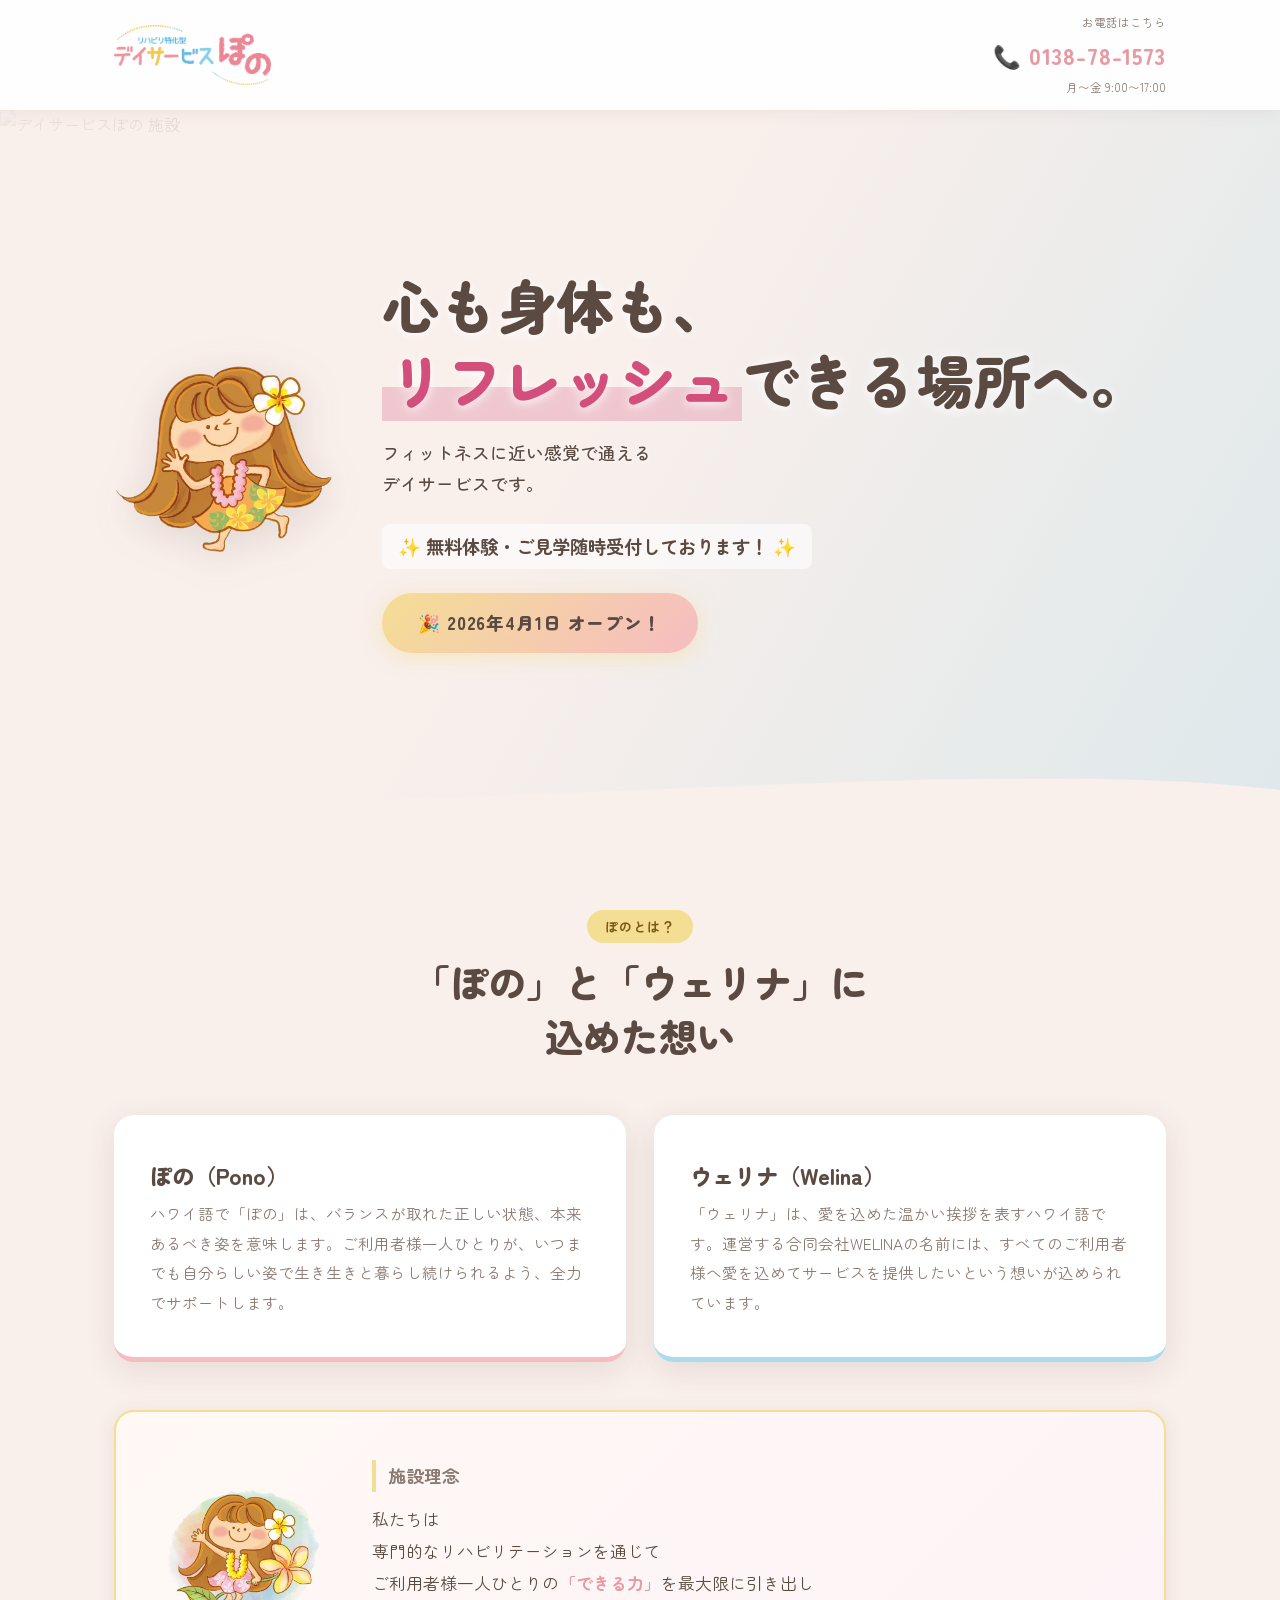
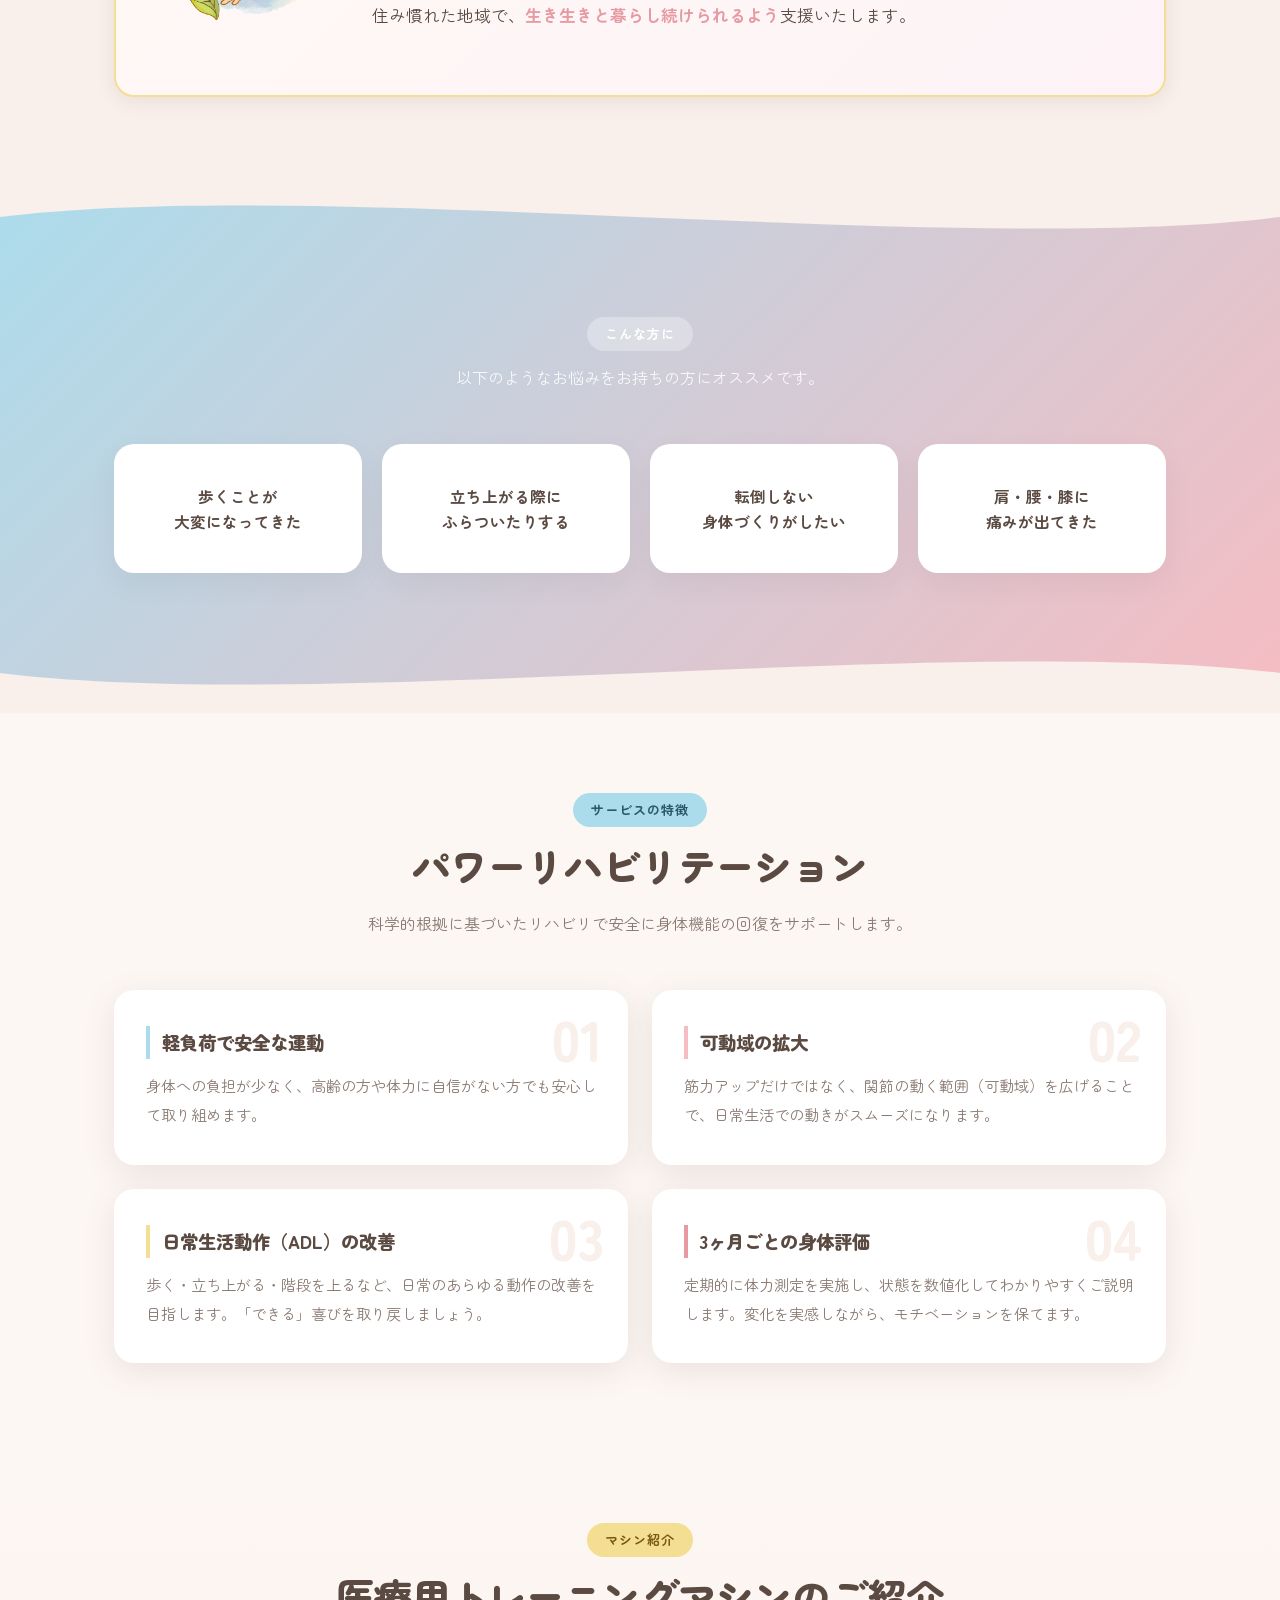
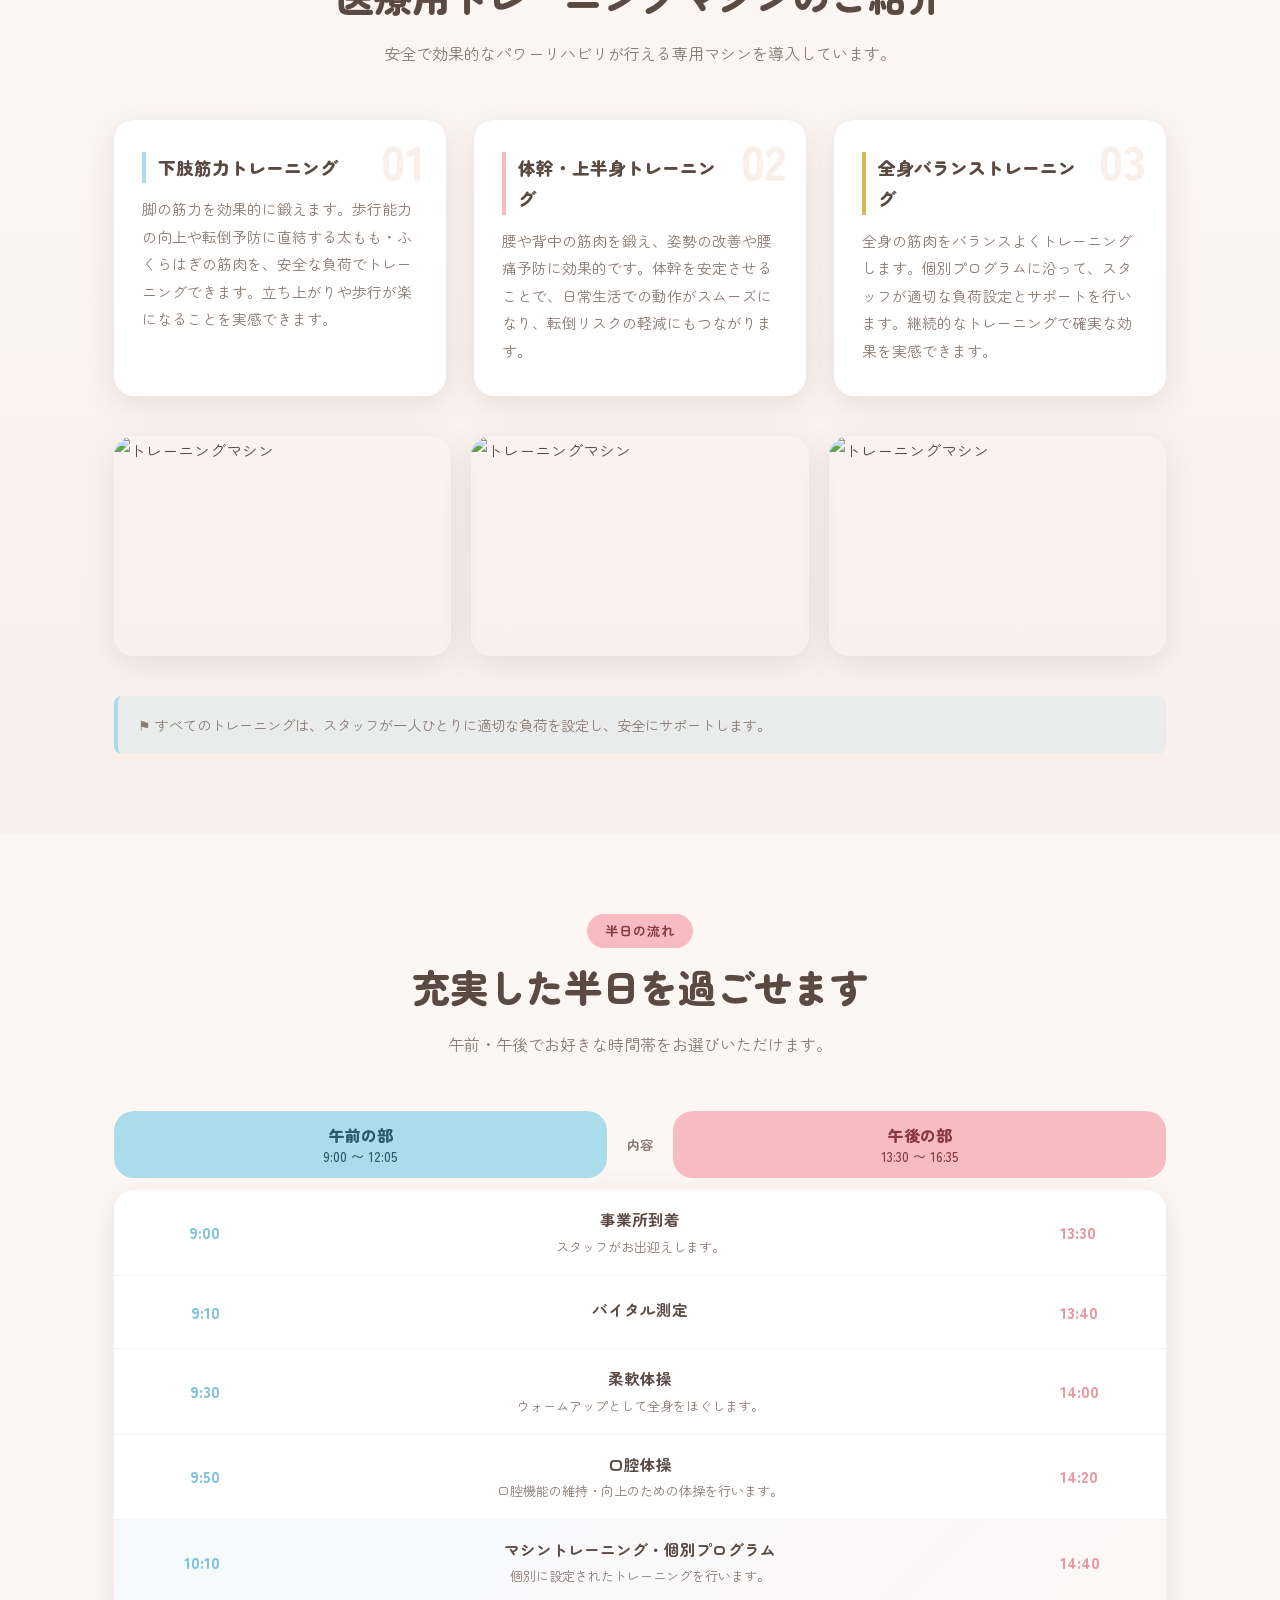
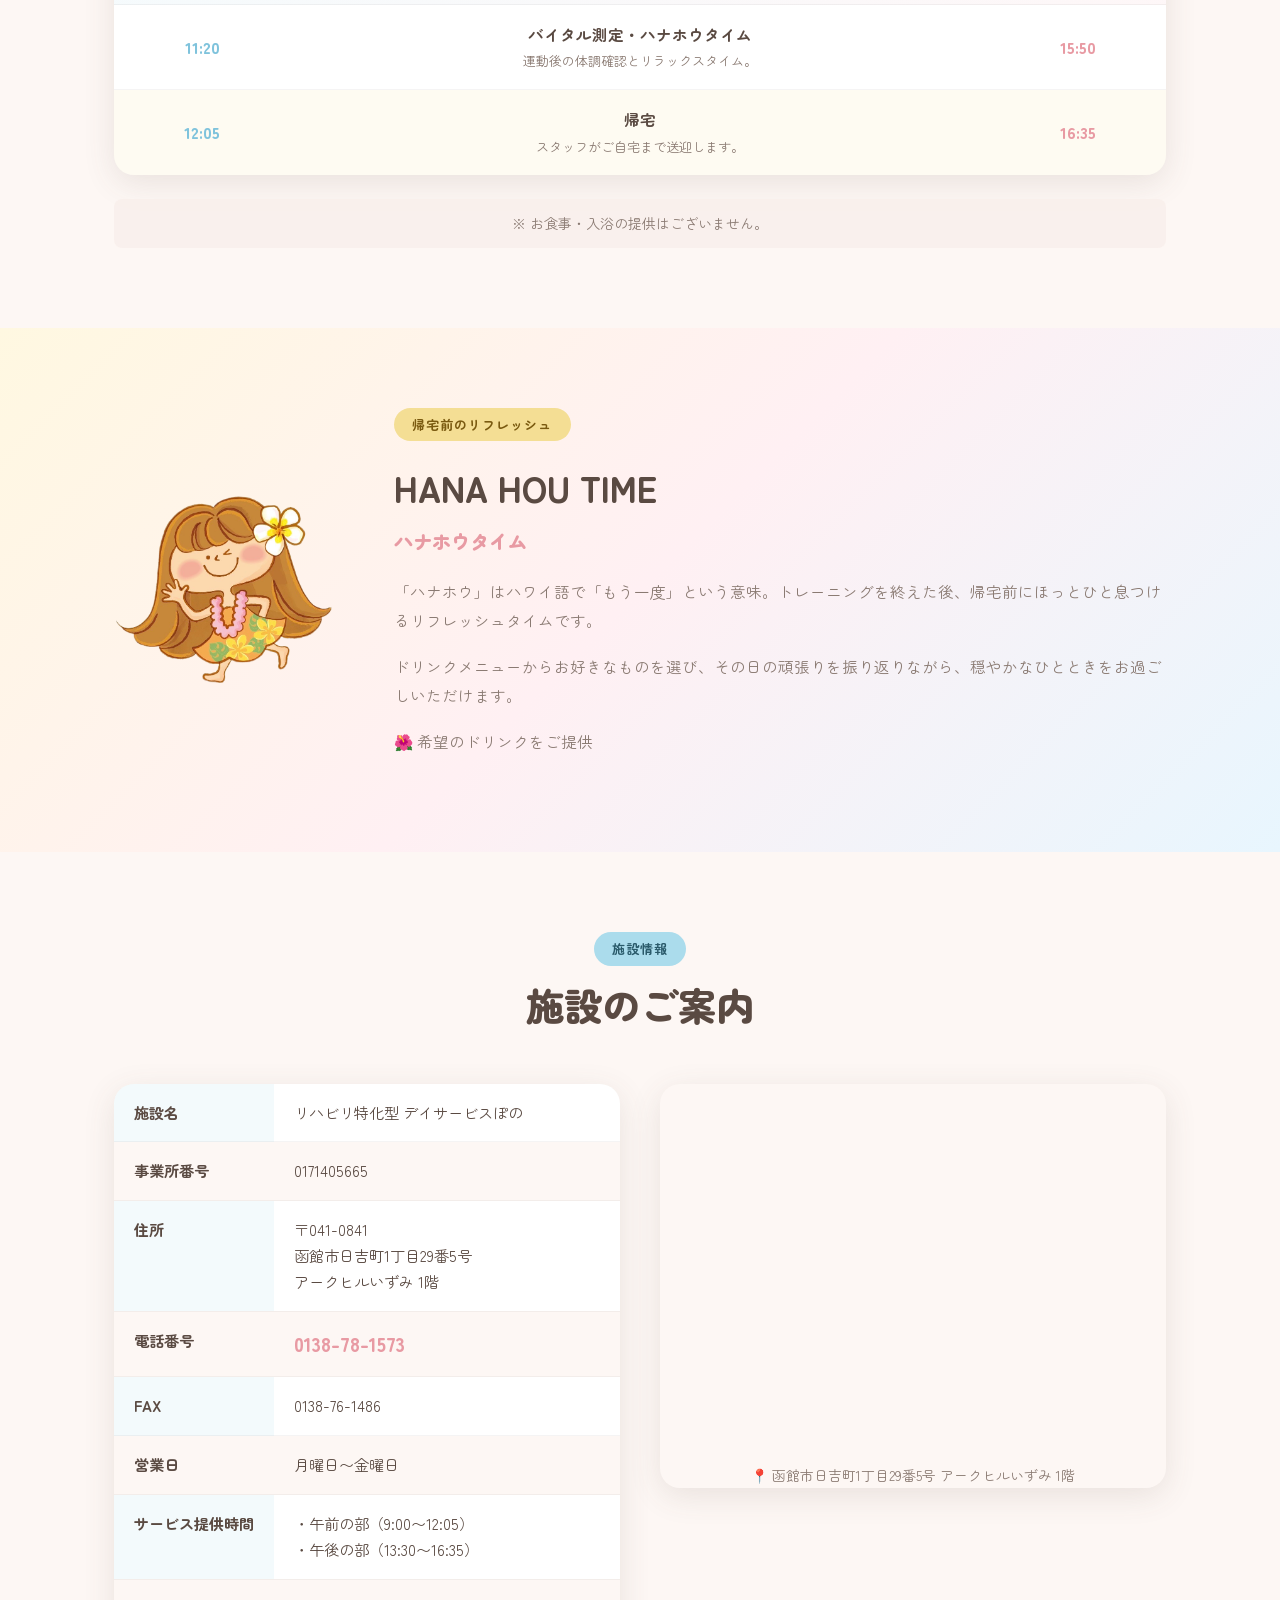
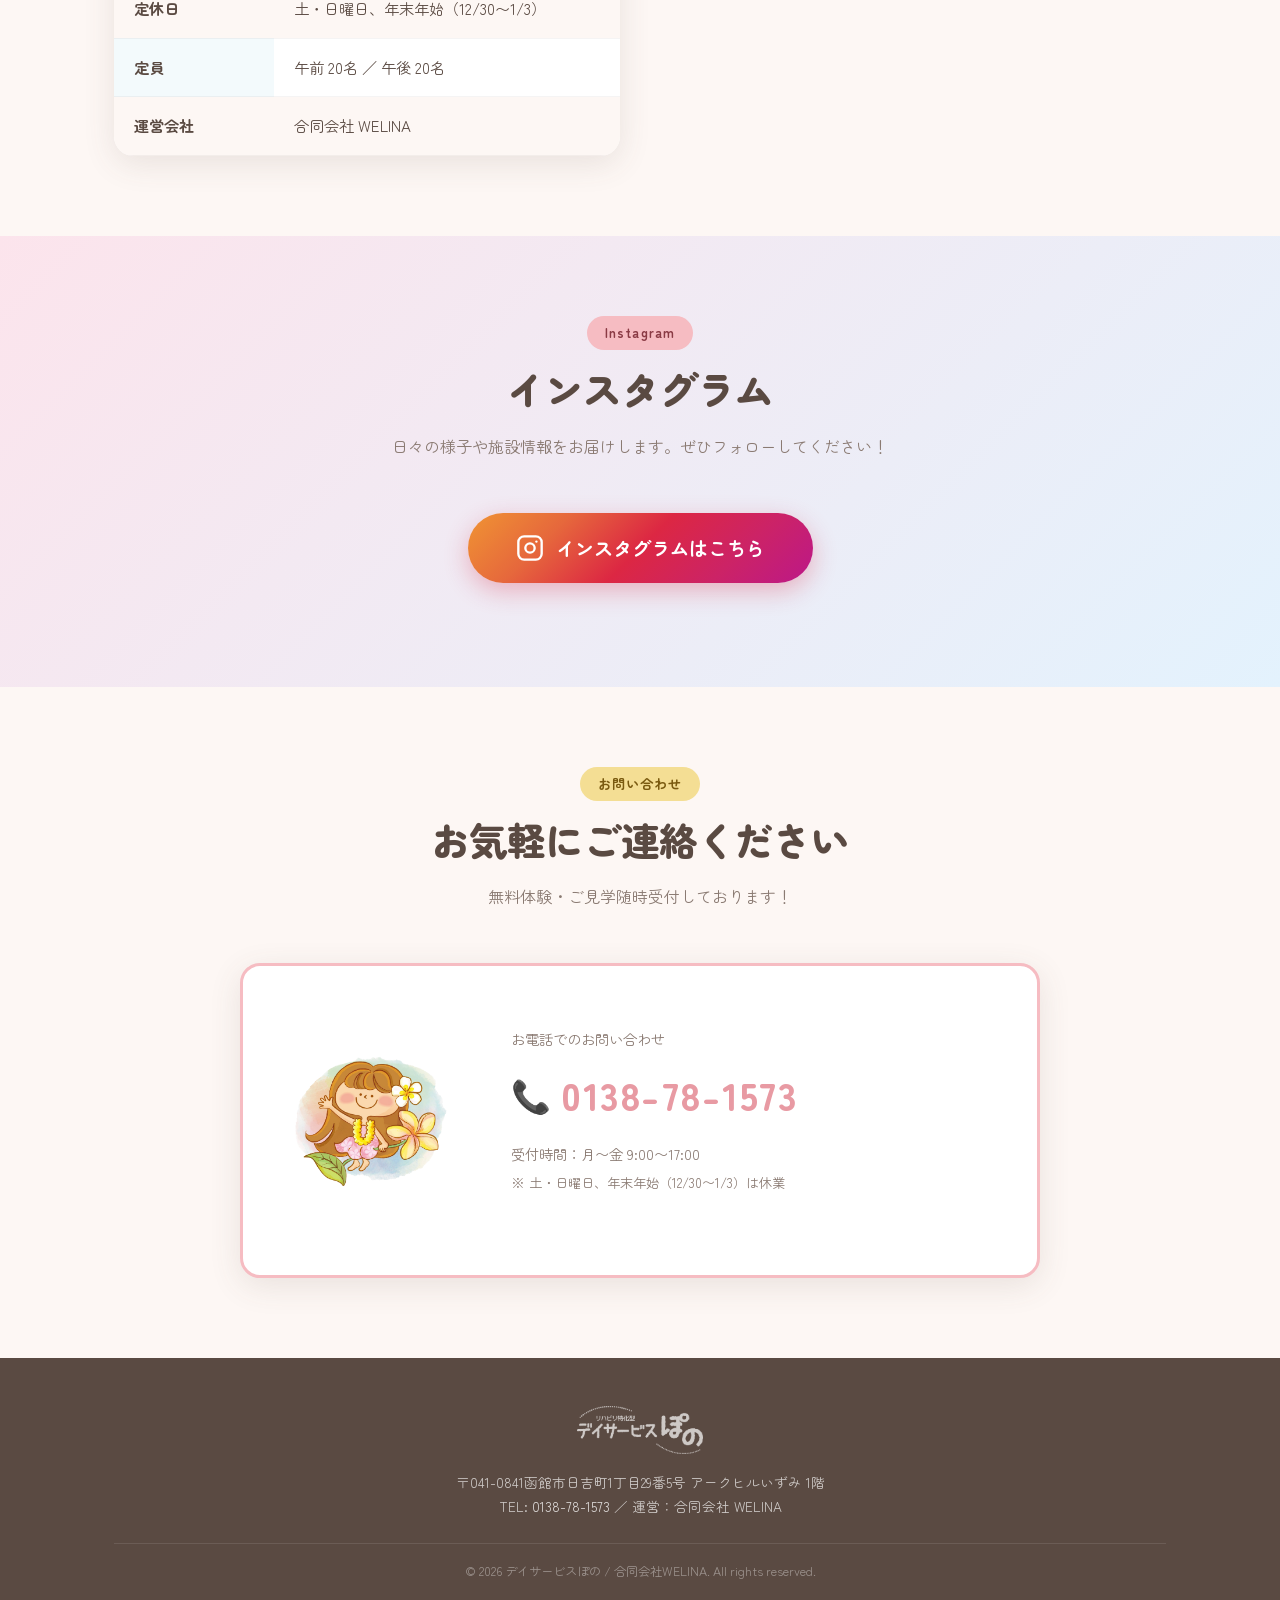
==== index.html @ 058ef235 "📝 ドリンク提供の表示をバッジから通常テキストに変更" ====
<!DOCTYPE html>
<html lang="ja">
<head>
  <meta charset="UTF-8">
  <meta name="viewport" content="width=device-width, initial-scale=1.0">
  <meta name="description" content="リハビリ特化型デイサービス「ぽの」は、函館市日吉町にある、フィットネスに近い感覚で通えるデイサービスです。パワーリハビリテーションを中心に、一人ひとりの「できる力」を最大限に引き出します。">
  <meta property="og:title" content="リハビリ特化型 デイサービスぽの｜函館市">
  <meta property="og:description" content="函館市日吉町のリハビリ特化型デイサービス。パワーリハビリで心も身体もリフレッシュ。">
  <meta property="og:type" content="website">
  <title>リハビリ特化型 デイサービスぽの｜函館市</title>
  <link rel="preconnect" href="https://fonts.googleapis.com">
  <link rel="preconnect" href="https://fonts.gstatic.com" crossorigin>
  <link href="https://fonts.googleapis.com/css2?family=Zen+Maru+Gothic:wght@400;500;700;900&display=swap" rel="stylesheet">
  <link rel="stylesheet" href="style.css?v=20260402">
</head>
<body>

  <!-- ========== HEADER ========== -->
  <header class="site-header" id="top">
    <div class="header-inner">
      <div class="header-logo">
        <img src="assets/pono-title.png" alt="リハビリ特化型 デイサービスぽの" class="header-logo-img">
      </div>
      <div class="header-tel">
        <span class="tel-label">お電話はこちら</span>
        <a href="tel:0138781573" class="tel-number">
          <span class="tel-icon">📞</span> 0138-78-1573
        </a>
        <span class="tel-hours">月〜金 9:00〜17:00</span>
      </div>
    </div>
  </header>

  <!-- ========== HERO ========== -->
  <section class="hero" id="hero">
    <div class="hero-bg">
      <img src="assets/facility-hero.jpg" alt="デイサービスぽの 施設" class="hero-img">
      <div class="hero-overlay"></div>
    </div>
    <div class="hero-content">
      <div class="hero-character">
        <img src="assets/logo-character.png" alt="ぽのキャラクター">
      </div>
      <div class="hero-text">
        <h1 class="hero-title">
          心も身体も、<br>
          <span class="accent-pink">リフレッシュ</span><br class="sp-br">できる場所へ。
        </h1>
        <p class="hero-lead">フィットネスに近い感覚で通える<br>デイサービスです。</p>
        <p class="hero-trial-text"><strong>✨ 無料体験・ご見学<br class="sp-br">随時受付しております！ ✨</strong></p>
        <div class="hero-btn-wrap">
          <span class="open-badge-hero">🎉 2026年4月1日 オープン！</span>
        </div>
      </div>
    </div>
    <div class="hero-wave">
      <svg viewBox="0 0 1440 80" preserveAspectRatio="none" xmlns="http://www.w3.org/2000/svg">
        <path d="M0,40 C360,80 1080,0 1440,40 L1440,80 L0,80 Z" fill="#f9efeb"/>
      </svg>
    </div>
  </section>

  <!-- ========== ぽのとは ========== -->
  <section class="section about" id="about">
    <div class="container">
      <div class="section-header">
        <span class="section-tag tag-yellow">ぽのとは？</span>
        <h2 class="section-title">「ぽの」と「ウェリナ」に<br>込めた想い</h2>
      </div>
      <div class="about-grid">
        <div class="about-card about-card-pink">
          <h3 class="about-card-title">ぽの（Pono）</h3>
          <p class="about-card-text">ハワイ語で「ぽの」は、バランスが取れた正しい状態、本来あるべき姿を意味します。ご利用者様一人ひとりが、いつまでも自分らしい姿で生き生きと暮らし続けられるよう、全力でサポートします。</p>
        </div>
        <div class="about-card about-card-blue">
          <h3 class="about-card-title">ウェリナ（Welina）</h3>
          <p class="about-card-text">「ウェリナ」は、愛を込めた温かい挨拶を表すハワイ語です。運営する合同会社WELINAの名前には、すべてのご利用者様へ愛を込めてサービスを提供したいという想いが込められています。</p>
        </div>
      </div>
      <div class="philosophy-box">
        <div class="philosophy-character">
          <img src="assets/logo-full.png" alt="ぽのキャラクター">
        </div>
        <div class="philosophy-text">
          <h3>施設理念</h3>
          <p>私たちは<br>
          専門的なリハビリテーションを通じて<br>
          ご利用者様一人ひとりの<strong>「できる力」</strong>を最大限に引き出し<br>
          住み慣れた地域で、<strong>生き生きと暮らし続けられるよう</strong>支援いたします。</p>
        </div>
      </div>
    </div>
  </section>

  <!-- ========== こんな方に ========== -->
  <section class="section recommend" id="recommend">
    <div class="recommend-wave-top">
      <svg viewBox="0 0 1440 80" preserveAspectRatio="none" xmlns="http://www.w3.org/2000/svg">
        <path d="M0,40 C360,0 1080,80 1440,40 L1440,0 L0,0 Z" fill="#f9efeb"/>
      </svg>
    </div>
    <div class="container">
      <div class="section-header">
        <span class="section-tag tag-pink">こんな方に</span>
        <p class="section-lead">以下のようなお悩みをお持ちの方に<br class="sp-br">オススメです。</p>
      </div>
      <div class="recommend-grid">
        <div class="recommend-item">
          <p>歩くことが<br>大変になってきた</p>
        </div>
        <div class="recommend-item">
          <p>立ち上がる際に<br>ふらついたりする</p>
        </div>
        <div class="recommend-item">
          <p>転倒しない<br>身体づくりがしたい</p>
        </div>
        <div class="recommend-item">
          <p>肩・腰・膝に<br>痛みが出てきた</p>
        </div>
      </div>
    </div>
    <div class="recommend-wave-bottom">
      <svg viewBox="0 0 1440 80" preserveAspectRatio="none" xmlns="http://www.w3.org/2000/svg">
        <path d="M0,40 C360,80 1080,0 1440,40 L1440,80 L0,80 Z" fill="#f9efeb"/>
      </svg>
    </div>
  </section>

  <!-- ========== パワーリハビリ ========== -->
  <section class="section rehab" id="rehab">
    <div class="container">
      <div class="section-header">
        <span class="section-tag tag-blue">サービスの特徴</span>
        <h2 class="section-title">パワーリハビリテーション</h2>
        <p class="section-lead">科学的根拠に基づいたリハビリで<br class="sp-br">安全に身体機能の回復をサポートします。</p>
      </div>
      <div class="rehab-features">
        <div class="rehab-feature-card">
          <div class="feature-number">01</div>
          <h3>軽負荷で安全な運動</h3>
          <p>身体への負担が少なく、高齢の方や体力に自信がない方でも安心して取り組めます。</p>
        </div>
        <div class="rehab-feature-card">
          <div class="feature-number">02</div>
          <h3>可動域の拡大</h3>
          <p>筋力アップだけではなく、関節の動く範囲（可動域）を広げることで、日常生活での動きがスムーズになります。</p>
        </div>
        <div class="rehab-feature-card">
          <div class="feature-number">03</div>
          <h3>日常生活動作（ADL）の改善</h3>
          <p>歩く・立ち上がる・階段を上るなど、日常のあらゆる動作の改善を目指します。「できる」喜びを取り戻しましょう。</p>
        </div>
        <div class="rehab-feature-card">
          <div class="feature-number">04</div>
          <h3>3ヶ月ごとの身体評価</h3>
          <p>定期的に体力測定を実施し、状態を数値化してわかりやすくご説明します。変化を実感しながら、モチベーションを保てます。</p>
        </div>
      </div>
    </div>
  </section>

  <!-- ========== マシン紹介 ========== -->
  <section class="section machines" id="machines">
    <div class="machines-bg">
      <div class="container">
        <div class="section-header">
          <span class="section-tag tag-yellow">マシン紹介</span>
          <h2 class="section-title">医療用トレーニングマシンのご紹介</h2>
          <p class="section-lead">安全で効果的なパワーリハビリが行える<br class="sp-br">専用マシンを導入しています。</p>
        </div>
        <div class="machines-text-grid">
          <div class="machine-text-card">
            <div class="machine-text-number">01</div>
            <h3>下肢筋力トレーニング</h3>
            <p>脚の筋力を効果的に鍛えます。歩行能力の向上や転倒予防に直結する太もも・ふくらはぎの筋肉を、安全な負荷でトレーニングできます。立ち上がりや歩行が楽になることを実感できます。</p>
          </div>
          <div class="machine-text-card">
            <div class="machine-text-number">02</div>
            <h3>体幹・上半身トレーニング</h3>
            <p>腰や背中の筋肉を鍛え、姿勢の改善や腰痛予防に効果的です。体幹を安定させることで、日常生活での動作がスムーズになり、転倒リスクの軽減にもつながります。</p>
          </div>
          <div class="machine-text-card">
            <div class="machine-text-number">03</div>
            <h3>全身バランストレーニング</h3>
            <p>全身の筋肉をバランスよくトレーニングします。個別プログラムに沿って、スタッフが適切な負荷設定とサポートを行います。継続的なトレーニングで確実な効果を実感できます。</p>
          </div>
        </div>
        <div class="machines-photos">
          <div class="machine-photo-wrap">
            <img src="assets/machine-1.jpg" alt="トレーニングマシン" loading="lazy">
          </div>
          <div class="machine-photo-wrap">
            <img src="assets/machine-2.png" alt="トレーニングマシン" loading="lazy">
          </div>
          <div class="machine-photo-wrap">
            <img src="assets/machine-3-2.jpg" alt="トレーニングマシン" loading="lazy">
          </div>
        </div>
        <div class="machines-note">
          <p>⚑ すべてのトレーニングは、スタッフが一人ひとりに適切な負荷を設定し、安全にサポートします。</p>
        </div>
      </div>
    </div>
  </section>

  <!-- ========== 一日の流れ ========== -->
  <section class="section schedule" id="schedule">
    <div class="container">
      <div class="section-header">
        <span class="section-tag tag-pink">半日の流れ</span>
        <h2 class="section-title">充実した半日を過ごせます</h2>
        <p class="section-lead">午前・午後で<br class="sp-br">お好きな時間帯をお選びいただけます。</p>
      </div>

      <!-- 共通ヘッダー -->
      <div class="schedule-dual-header">
        <div class="schedule-dual-badge badge-blue">午前の部<br><span>9:00 〜 12:05</span></div>
        <div class="schedule-dual-center-label">内容</div>
        <div class="schedule-dual-badge badge-pink">午後の部<br><span>13:30 〜 16:35</span></div>
      </div>

      <!-- 中央テキスト・左右時刻のタイムライン -->
      <div class="schedule-dual">
        <div class="schedule-dual-row">
          <div class="dual-time am-time">9:00</div>
          <div class="dual-content">
            <strong>事業所到着</strong>
            <p>スタッフがお出迎えします。</p>
          </div>
          <div class="dual-time pm-time">13:30</div>
        </div>
        <div class="schedule-dual-row">
          <div class="dual-time am-time">9:10</div>
          <div class="dual-content">
            <strong>バイタル測定</strong>
            <p class="sp-only">血圧測定などを行い、<br>体調を確認します。</p>
          </div>
          <div class="dual-time pm-time">13:40</div>
        </div>
        <div class="schedule-dual-row">
          <div class="dual-time am-time">9:30</div>
          <div class="dual-content">
            <strong>柔軟体操</strong>
            <p>ウォームアップとして全身をほぐします。</p>
          </div>
          <div class="dual-time pm-time">14:00</div>
        </div>
        <div class="schedule-dual-row">
          <div class="dual-time am-time">9:50</div>
          <div class="dual-content">
            <strong>口腔体操</strong>
            <p>口腔機能の維持・向上のための体操を行います。</p>
          </div>
          <div class="dual-time pm-time">14:20</div>
        </div>
        <div class="schedule-dual-row schedule-dual-row-main">
          <div class="dual-time am-time">10:10</div>
          <div class="dual-content">
            <strong>マシントレーニング<span class="pc-dot">・</span><br class="sp-br">個別プログラム</strong>
            <p>個別に設定されたトレーニングを行います。</p>
          </div>
          <div class="dual-time pm-time">14:40</div>
        </div>
        <div class="schedule-dual-row">
          <div class="dual-time am-time">11:20</div>
          <div class="dual-content">
            <strong>バイタル測定<span class="pc-dot">・</span><br class="sp-br">ハナホウタイム</strong>
            <p>運動後の体調確認と<br class="sp-br">リラックスタイム。</p>
          </div>
          <div class="dual-time pm-time">15:50</div>
        </div>
        <div class="schedule-dual-row schedule-dual-row-end">
          <div class="dual-time am-time">12:05</div>
          <div class="dual-content">
            <strong>帰宅</strong>
            <p>スタッフがご自宅まで送迎します。</p>
          </div>
          <div class="dual-time pm-time">16:35</div>
        </div>
      </div>

      <div class="schedule-note">
        <p>※ お食事・入浴の提供はございません。</p>
      </div>
    </div>
  </section>



  <!-- ========== ハナホウタイム ========== -->
  <section class="section hanahou" id="hanahou">
    <div class="hanahou-bg">
      <div class="container">
        <div class="hanahou-inner">
          <div class="hanahou-img">
            <img src="assets/logo-character.png" alt="ハナホウタイム">
          </div>
          <div class="hanahou-text">
            <span class="section-tag tag-yellow">帰宅前のリフレッシュ</span>
            <h2>HANA HOU TIME<br><span class="hanahou-sub">ハナホウタイム</span></h2>
            <p>「ハナホウ」はハワイ語で「もう一度」という意味。トレーニングを終えた後、帰宅前にほっとひと息つけるリフレッシュタイムです。</p>
            <p>ドリンクメニューからお好きなものを選び、その日の頑張りを振り返りながら、穏やかなひとときをお過ごしいただけます。</p>
            <p>🌺 希望のドリンクをご提供</p>
          </div>
        </div>
      </div>
    </div>
  </section>

  <!-- ========== 施設情報 ========== -->
  <section class="section info" id="info">
    <div class="container">
      <div class="section-header">
        <span class="section-tag tag-blue">施設情報</span>
        <h2 class="section-title">施設のご案内</h2>
      </div>
      <div class="info-grid">
        <div class="info-table-wrap">
          <table class="info-table">
            <tbody>
              <tr>
                <th>施設名</th>
                <td>リハビリ特化型 デイサービスぽの</td>
              </tr>
              <tr>
                <th>事業所番号</th>
                <td>0171405665</td>
              </tr>
              <tr>
                <th>住所</th>
                <td>〒041-0841<br>函館市日吉町1丁目29番5号<br>アークヒルいずみ 1階</td>
              </tr>
              <tr>
                <th>電話番号</th>
                <td><a href="tel:0138781573" class="info-tel">0138-78-1573</a></td>
              </tr>
              <tr>
                <th>FAX</th>
                <td>0138-76-1486</td>
              </tr>
              <tr>
                <th>営業日</th>
                <td>月曜日〜金曜日</td>
              </tr>
              <tr>
                <th>サービス提供時間</th>
                <td>・午前の部（9:00〜12:05）<br>・午後の部（13:30〜16:35）</td>
              </tr>
              <tr>
                <th>定休日</th>
                <td>土・日曜日、年末年始（12/30〜1/3）</td>
              </tr>
              <tr>
                <th>定員</th>
                <td>午前 20名 ／ 午後 20名</td>
              </tr>
              <tr>
                <th>運営会社</th>
                <td>合同会社 WELINA</td>
              </tr>
            </tbody>
          </table>
        </div>
        <div class="info-map-wrap">
          <iframe
            src="https://maps.google.co.jp/maps?q=%E5%87%BD%E9%A4%A8%E5%B8%82%E6%97%A5%E5%90%89%E7%94%BA1%E4%B8%81%E7%9B%AE29%E7%95%AA5%E5%8F%B7+%E3%82%A2%E3%83%BC%E3%82%AF%E3%83%92%E3%83%AB%E3%81%84%E3%81%9A%E3%81%BF&output=embed&t=m&z=17" 
            width="100%"
            height="360"
            style="border:0; border-radius:16px;"
            allowfullscreen=""
            loading="lazy"
            referrerpolicy="no-referrer-when-downgrade"
            title="デイサービスぽの 地図">
          </iframe>
          <p class="map-caption">📍 函館市日吉町1丁目29番5号 アークヒルいずみ 1階</p>
        </div>
      </div>
    </div>
  </section>

  <!-- ========== Instagram ========== -->
  <section class="section instagram" id="instagram">
    <div class="instagram-bg">
      <div class="container">
        <div class="section-header">
          <span class="section-tag tag-pink">Instagram</span>
          <h2 class="section-title">インスタグラム</h2>
          <p class="section-lead">日々の様子や施設情報をお届けします。<br class="sp-br">ぜひフォローしてください！</p>
        </div>
        <div class="instagram-simple">
          <a href="https://www.instagram.com/pono_2026" class="instagram-btn" target="_blank" rel="noopener noreferrer">
            <svg viewBox="0 0 24 24" fill="none" xmlns="http://www.w3.org/2000/svg" width="28" height="28" class="btn-icon">
              <rect x="2" y="2" width="20" height="20" rx="5" ry="5" stroke="currentColor" stroke-width="2"/>
              <circle cx="12" cy="12" r="4" stroke="currentColor" stroke-width="2"/>
              <circle cx="17.5" cy="6.5" r="1" fill="currentColor"/>
            </svg>
            インスタグラムは<br class="sp-br">こちら
          </a>
        </div>
      </div>
    </div>
  </section>

  <!-- ========== お問い合わせ ========== -->
  <section class="section contact" id="contact">
    <div class="container">
      <div class="section-header">
        <span class="section-tag tag-yellow">お問い合わせ</span>
        <h2 class="section-title">お気軽にご連絡ください</h2>
        <p class="section-lead">無料体験・ご見学随時受付しております！</p>
      </div>
      <div class="contact-box">
        <div class="contact-character">
          <img src="assets/logo-full.png" alt="ぽのキャラクター">
        </div>
        <div class="contact-info">
          <p class="contact-label">お電話でのお問い合わせ</p>
          <a href="tel:0138781573" class="contact-tel">
            <span class="contact-tel-icon">📞</span>
            <span class="contact-tel-number">0138-78-1573</span>
          </a>
          <p class="contact-hours">受付時間：月〜金 9:00〜17:00</p>
          <p class="contact-note">※ 土・日曜日、年末年始（12/30〜1/3）は休業</p>

        </div>
      </div>
    </div>
  </section>

  <!-- ========== FOOTER ========== -->
  <footer class="site-footer">
    <div class="footer-inner">
      <div class="footer-logo">
        <img src="assets/pono-title.png" alt="デイサービスぽの" class="footer-logo-img">
      </div>
      <div class="footer-info">
        <p>〒041-0841<br class="sp-br">函館市日吉町1丁目29番5号 アークヒルいずみ 1階</p>
        <p>TEL: <a href="tel:0138781573">0138-78-1573</a> ／ 運営：合同会社 WELINA</p>
      </div>
      <div class="footer-copy">
        <p>&copy; 2026 デイサービスぽの / 合同会社WELINA. All rights reserved.</p>
      </div>
    </div>
  </footer>

  <script>
    // スクロールアニメーション
    const observer = new IntersectionObserver((entries) => {
      entries.forEach(entry => {
        if (entry.isIntersecting) {
          entry.target.classList.add('visible');
        }
      });
    }, { threshold: 0.1 });

    document.querySelectorAll('.section, .about-card, .recommend-item, .rehab-feature-card, .machine-card, .timeline-item').forEach(el => {
      el.classList.add('fade-in');
      observer.observe(el);
    });
  </script>
</body>
</html>
---- style.css ----
/* ========================================
   デイサービスぽの - スタイルシート
   Pastel Hawaiian Theme
======================================== */

/* ---------- CSS変数 ---------- */
:root {
  --color-base: #f9efeb;
  --color-blue: #ABDCEC;
  --color-blue-dark: #7fc3dc;
  --color-pink: #F6BCC2;
  --color-pink-dark: #e89aa3;
  --color-yellow: #F4DE94;
  --color-yellow-dark: #d4b95a;
  --color-text: #5a4a42;
  --color-text-light: #8a7a72;
  --color-white: #ffffff;
  --color-bg-soft: #fdf7f4;

  --font-main: 'Zen Maru Gothic', 'Hiragino Maru Gothic ProN', 'メイリオ', sans-serif;
  --shadow-soft: 0 4px 20px rgba(90, 74, 66, 0.1);
  --shadow-card: 0 8px 32px rgba(90, 74, 66, 0.12);
  --radius-card: 20px;
  --radius-btn: 50px;
  --transition: all 0.3s ease;
}

/* ---------- ベース ---------- */
*, *::before, *::after {
  box-sizing: border-box;
  margin: 0;
  padding: 0;
}

html {
  scroll-behavior: smooth;
  font-size: 16px;
}

body {
  font-family: var(--font-main);
  color: var(--color-text);
  background-color: var(--color-base);
  line-height: 1.8;
  overflow-x: hidden;
}

img {
  max-width: 100%;
  height: auto;
  display: block;
}

a {
  color: inherit;
  text-decoration: none;
}

/* ---------- スクロールアニメーション ---------- */
.fade-in {
  opacity: 0;
  transform: translateY(24px);
  transition: opacity 0.7s ease, transform 0.7s ease;
}
.fade-in.visible {
  opacity: 1;
  transform: translateY(0);
}

/* ---------- コンテナ ---------- */
.container {
  max-width: 1100px;
  margin: 0 auto;
  padding: 0 24px;
}

/* ---------- ボタン共通 ---------- */
.btn-hero {
  display: inline-block;
  background: linear-gradient(135deg, var(--color-pink-dark), #c96b77);
  color: white;
  font-size: 1.1rem;
  font-weight: 700;
  padding: 16px 40px;
  border-radius: var(--radius-btn);
  box-shadow: 0 4px 20px rgba(201, 107, 119, 0.4);
  transition: var(--transition);
  letter-spacing: 0.05em;
}
.btn-hero:hover {
  transform: translateY(-3px);
  box-shadow: 0 8px 28px rgba(201, 107, 119, 0.5);
}

/* ---------- セクション共通 ---------- */
.section {
  padding: 80px 0;
}

.section-header {
  text-align: center;
  margin-bottom: 52px;
}

.section-tag {
  display: inline-block;
  font-size: 0.82rem;
  font-weight: 700;
  padding: 5px 18px;
  border-radius: 50px;
  margin-bottom: 12px;
  letter-spacing: 0.08em;
}
.tag-yellow { background: var(--color-yellow); color: #7a5a10; }
.tag-pink   { background: var(--color-pink);   color: #8a3a44; }
.tag-blue   { background: var(--color-blue);   color: #2a5a6a; }

.section-title {
  font-size: clamp(1.6rem, 3.5vw, 2.4rem);
  font-weight: 900;
  color: var(--color-text);
  line-height: 1.4;
  margin-bottom: 16px;
}

.section-lead {
  font-size: 1rem;
  color: var(--color-text-light);
  line-height: 1.8;
}

.accent-pink { 
  color: #d44e7b; /* より濃く鮮やかなピンク */
  background: linear-gradient(transparent 60%, rgba(212, 78, 123, 0.25) 60%);
  padding: 0 0.1em;
  font-weight: 800;
}

/* ========================================
   HEADER
======================================== */
.site-header {
  position: sticky;
  top: 0;
  z-index: 100;
  background: rgba(255, 255, 255, 0.92);
  backdrop-filter: blur(12px);
  box-shadow: 0 2px 16px rgba(90, 74, 66, 0.08);
}

.header-inner {
  max-width: 1100px;
  margin: 0 auto;
  padding: 12px 24px;
  display: flex;
  align-items: center;
  justify-content: space-between;
  gap: 20px;
}

.header-logo-img {
  height: 60px;
  width: auto;
  object-fit: contain;
}

.header-tel {
  display: flex;
  flex-direction: column;
  align-items: flex-end;
  gap: 2px;
}

.tel-label {
  font-size: 0.72rem;
  color: var(--color-text-light);
}

.tel-number {
  font-size: 1.4rem;
  font-weight: 900;
  color: var(--color-pink-dark);
  letter-spacing: 0.04em;
  transition: var(--transition);
}
.tel-number:hover {
  color: var(--color-text);
}

.tel-hours {
  font-size: 0.72rem;
  color: var(--color-text-light);
}

/* ========================================
   HERO
======================================== */
.hero {
  position: relative;
  min-height: 80vh;
  display: flex;
  align-items: center;
  overflow: hidden;
}

.hero-bg {
  position: absolute;
  inset: 0;
}

.hero-img {
  width: 100%;
  height: 100%;
  object-fit: cover;
  object-position: center;
}

.hero-overlay {
  position: absolute;
  inset: 0;
  background: linear-gradient(
    120deg,
    rgba(249, 239, 235, 0.92) 0%, /* 適度に透けるように調整 */
    rgba(249, 239, 235, 0.75) 45%,
    rgba(171, 220, 236, 0.35) 100%
  );
  z-index: 2;
}

.hero-content {
  position: relative;
  z-index: 2;
  max-width: 1100px;
  margin: 0 auto;
  padding: 80px 24px 100px;
  display: flex;
  align-items: center;
  gap: 48px;
  width: 100%;
}

.hero-character {
  flex-shrink: 0;
  width: 220px;
}
.hero-character img {
  width: 100%;
  filter: drop-shadow(0 8px 20px rgba(90,74,66,0.15));
  animation: float 4s ease-in-out infinite;
}

@keyframes float {
  0%, 100% { transform: translateY(0); }
  50%       { transform: translateY(-12px); }
}

.hero-text {
  flex: 1;
}

.hero-sub {
  font-size: 0.95rem;
  font-weight: 700;
  color: #2a5a6a;
  background: rgba(171, 220, 236, 0.5);
  display: inline-block;
  padding: 6px 20px;
  border-radius: 50px;
  margin-bottom: 16px;
  letter-spacing: 0.08em;
  box-shadow: 0 2px 8px rgba(171, 220, 236, 0.3);
}

.hero-title {
  font-size: clamp(2.2rem, 5.5vw, 3.6rem);
  font-weight: 900;
  line-height: 1.3;
  margin-bottom: 20px;
  color: var(--color-text);
  text-shadow: 0 2px 10px rgba(255, 255, 255, 0.8), 0 0 20px rgba(255, 255, 255, 0.4);
}

.hero-lead {
  font-size: 1.1rem;
  font-weight: 500;
  color: var(--color-text);
  margin-bottom: 24px;
  line-height: 1.8;
  text-shadow: 0 1px 5px rgba(255, 255, 255, 0.9);
}

.hero-trial-text {
  font-size: 1.15rem;
  font-weight: 700;
  color: var(--color-text);
  margin-bottom: 24px;
  background: rgba(255, 255, 255, 0.6);
  display: inline-block;
  padding: 6px 16px;
  border-radius: 8px;
}

.hero-wave {
  position: absolute;
  bottom: 0;
  left: 0;
  right: 0;
  z-index: 3;
  line-height: 0;
}
.hero-wave svg {
  display: block;
  width: 100%;
  height: 80px;
}

/* ========================================
   ABOUT
======================================== */
.about {
  background: var(--color-base);
}

.about-grid {
  display: grid;
  grid-template-columns: 1fr 1fr;
  gap: 28px;
  margin-bottom: 48px;
}

.about-card {
  background: white;
  border-radius: var(--radius-card);
  padding: 40px 36px;
  box-shadow: var(--shadow-card);
  transition: var(--transition);
  border-bottom: 5px solid transparent;
}
.about-card:hover {
  transform: translateY(-4px);
  box-shadow: 0 16px 48px rgba(90, 74, 66, 0.14);
}
.about-card-pink { border-bottom-color: var(--color-pink); }
.about-card-blue { border-bottom-color: var(--color-blue); }

.about-card-icon {
  font-size: 2.4rem;
  margin-bottom: 16px;
}

.about-card-title {
  font-size: 1.4rem;
  font-weight: 900;
  margin-bottom: 4px;
}

.about-card-sub {
  font-size: 0.85rem;
  color: var(--color-text-light);
  font-style: italic;
  margin-bottom: 16px;
}

.about-card-text {
  font-size: 0.97rem;
  line-height: 1.9;
  color: var(--color-text-light);
}

.philosophy-box {
  background: linear-gradient(135deg, #fff9f5, #fdf3f7);
  border-radius: var(--radius-card);
  padding: 48px;
  display: flex;
  align-items: center;
  gap: 48px;
  box-shadow: var(--shadow-soft);
  border: 2px solid var(--color-yellow);
}

.philosophy-character {
  flex-shrink: 0;
  width: 160px;
}

.philosophy-text h3 {
  font-size: 1.1rem;
  font-weight: 700;
  color: var(--color-text-light);
  margin-bottom: 12px;
  border-left: 4px solid var(--color-yellow);
  padding-left: 12px;
}

.philosophy-text p {
  font-size: 1.05rem;
  line-height: 1.9;
  margin-bottom: 16px;
}

.philosophy-text strong {
  color: var(--color-pink-dark);
}

.philosophy-concept {
  font-size: 0.95rem;
  color: var(--color-text-light);
}

/* ========================================
   RECOMMEND
======================================== */
.recommend {
  background: linear-gradient(135deg, var(--color-blue) 0%, var(--color-pink) 100%);
  position: relative;
  padding: 0;
}

.recommend-wave-top, .recommend-wave-bottom {
  line-height: 0;
}
.recommend-wave-top svg, .recommend-wave-bottom svg {
  display: block;
  width: 100%;
  height: 80px;
}

.recommend .container {
  padding: 60px 24px;
}

.recommend .section-title {
  color: white;
}

.recommend .section-tag {
  background: rgba(255,255,255,0.3);
  color: white;
}

.recommend .section-lead {
  color: rgba(255,255,255,0.85);
}

.recommend-grid {
  display: grid;
  grid-template-columns: repeat(4, 1fr);
  gap: 20px;
}

.recommend-item {
  background: #ffffff;
  border-radius: var(--radius-card);
  padding: 40px 24px;
  text-align: center;
  transition: var(--transition);
  box-shadow: 0 10px 30px rgba(0, 0, 0, 0.05);
}
.recommend-item:hover {
  transform: translateY(-8px);
  box-shadow: 0 20px 40px rgba(0, 0, 0, 0.1);
}

.recommend-icon {
  width: 160px;
  height: 160px;
  margin: 0 auto 20px;
  display: flex;
  align-items: center;
  justify-content: center;
}

.recommend-icon img {
  width: 100%;
  height: 100%;
  object-fit: contain;
  filter: drop-shadow(0 10px 20px rgba(0,0,0,0.1));
  transform: scale(1.1);
}


.recommend-item p {
  font-size: 0.97rem;
  font-weight: 700;
  line-height: 1.6;
  color: var(--color-text);
}

/* ========================================
   REHAB FEATURES
======================================== */
.rehab {
  background: var(--color-bg-soft);
}

.rehab-features {
  display: grid;
  grid-template-columns: repeat(2, 1fr);
  gap: 24px;
}

.rehab-feature-card {
  background: white;
  border-radius: var(--radius-card);
  padding: 36px 32px;
  box-shadow: var(--shadow-card);
  position: relative;
  overflow: hidden;
  transition: var(--transition);
}
.rehab-feature-card:hover {
  transform: translateY(-4px);
}

.feature-number {
  position: absolute;
  top: 20px;
  right: 24px;
  font-size: 3.5rem;
  font-weight: 900;
  color: var(--color-base);
  line-height: 1;
}

.rehab-feature-card h3 {
  font-size: 1.15rem;
  font-weight: 900;
  margin-bottom: 12px;
  color: var(--color-text);
  border-left: 4px solid var(--color-blue);
  padding-left: 12px;
  position: relative;
  z-index: 2;
  padding-right: 60px;
}
.rehab-feature-card:nth-child(2) h3 { border-left-color: var(--color-pink); }
.rehab-feature-card:nth-child(3) h3 { border-left-color: var(--color-yellow); }
.rehab-feature-card:nth-child(4) h3 { border-left-color: var(--color-pink-dark); }

.rehab-feature-card p {
  font-size: 0.95rem;
  color: var(--color-text-light);
  line-height: 1.9;
  position: relative;
  z-index: 2;
}

/* ========================================
   MACHINES
======================================== */
.machines {
  background: linear-gradient(180deg, var(--color-bg-soft) 0%, var(--color-base) 100%);
  padding: 80px 0;
}

.machines-bg {
  width: 100%;
}

.machines-grid {
  display: flex;
  flex-direction: column;
  gap: 48px;
}

/* 新レイアウト: 文章3列グリッド */
.machines-text-grid {
  display: grid;
  grid-template-columns: repeat(3, 1fr);
  gap: 28px;
  margin-bottom: 40px;
}

.machine-text-card {
  background: white;
  border-radius: var(--radius-card);
  padding: 32px 28px;
  box-shadow: var(--shadow-card);
  position: relative;
  transition: var(--transition);
}
.machine-text-card:hover {
  transform: translateY(-4px);
}

.machine-text-number {
  font-size: 3rem;
  font-weight: 900;
  color: var(--color-base);
  position: absolute;
  top: 16px;
  right: 20px;
  line-height: 1;
}

.machine-text-card h3 {
  font-size: 1.1rem;
  font-weight: 900;
  margin-bottom: 12px;
  color: var(--color-text);
  border-left: 4px solid var(--color-blue);
  padding-left: 12px;
  padding-right: 48px;
}
.machine-text-card:nth-child(2) h3 { border-left-color: var(--color-pink); }
.machine-text-card:nth-child(3) h3 { border-left-color: var(--color-yellow-dark); }

.machine-text-card p {
  font-size: 0.93rem;
  color: var(--color-text-light);
  line-height: 1.85;
}

/* 写真3列 */
.machines-photos {
  display: grid;
  grid-template-columns: repeat(3, 1fr);
  gap: 20px;
  margin-bottom: 24px;
}

.machine-photo-wrap {
  border-radius: var(--radius-card);
  overflow: hidden;
  height: 220px;
  box-shadow: var(--shadow-card);
}
.machine-photo-wrap img {
  width: 100%;
  height: 100%;
  object-fit: cover;
  transition: transform 0.5s ease;
}
.machine-photo-wrap:hover img {
  transform: scale(1.05);
}

.machine-card {
  display: grid;
  grid-template-columns: 1fr 1fr;
  gap: 40px;
  align-items: center;
  background: white;
  border-radius: var(--radius-card);
  overflow: hidden;
  box-shadow: var(--shadow-card);
  transition: var(--transition);
}
.machine-card:hover {
  transform: translateY(-4px);
  box-shadow: 0 16px 48px rgba(90, 74, 66, 0.14);
}

.machine-card-reverse {
  direction: rtl;
}
.machine-card-reverse > * {
  direction: ltr;
}

.machine-img-wrap {
  height: 300px;
  overflow: hidden;
}

.machine-img-wrap img {
  width: 100%;
  height: 100%;
  object-fit: cover;
  transition: transform 0.5s ease;
}
.machine-card:hover .machine-img-wrap img {
  transform: scale(1.04);
}

.machine-info {
  padding: 40px 36px 40px 0;
}

.machine-card-reverse .machine-info {
  padding: 40px 0 40px 36px;
}

.machine-info h3 {
  font-size: 1.2rem;
  font-weight: 900;
  margin-bottom: 16px;
  color: var(--color-text);
  position: relative;
  padding-bottom: 12px;
}
.machine-info h3::after {
  content: '';
  position: absolute;
  left: 0;
  bottom: 0;
  width: 40px;
  height: 3px;
  background: var(--color-blue);
  border-radius: 2px;
}

.machine-info p {
  font-size: 0.95rem;
  color: var(--color-text-light);
  line-height: 1.9;
}

.machines-note {
  margin-top: 40px;
  background: rgba(171, 220, 236, 0.2);
  border-left: 4px solid var(--color-blue);
  border-radius: 8px;
  padding: 16px 20px;
  font-size: 0.9rem;
  color: var(--color-text-light);
}

/* ========================================
   SCHEDULE
======================================== */
.schedule {
  background: var(--color-bg-soft);
}

/* ===== 新: 中央コンテンツ + 左右時刻レイアウト ===== */
.schedule-dual-header {
  display: grid;
  grid-template-columns: 1fr auto 1fr;
  gap: 12px;
  align-items: center;
  margin-bottom: 12px;
}

.schedule-dual-badge {
  padding: 12px 20px;
  border-radius: var(--radius-card);
  font-weight: 900;
  font-size: 1rem;
  text-align: center;
  line-height: 1.5;
}
.schedule-dual-badge span {
  font-size: 0.82rem;
  font-weight: 500;
  display: block;
}
.schedule-dual-badge.badge-blue { background: var(--color-blue); color: #2a5a6a; }
.schedule-dual-badge.badge-pink { background: var(--color-pink); color: #8a3a44; }

.schedule-dual-center-label {
  font-size: 0.82rem;
  font-weight: 700;
  color: var(--color-text-light);
  text-align: center;
  padding: 0 8px;
}

.schedule-dual {
  background: white;
  border-radius: var(--radius-card);
  box-shadow: var(--shadow-card);
  overflow: hidden;
  margin-bottom: 24px;
}

.schedule-dual-row {
  display: grid;
  grid-template-columns: 90px 1fr 90px;
  align-items: center;
  padding: 18px 24px;
  border-bottom: 1px solid rgba(90,74,66,0.06);
  transition: background 0.2s ease;
}
.schedule-dual-row:last-child { border-bottom: none; }
.schedule-dual-row:hover { background: rgba(249,239,235,0.5); }

.schedule-dual-row-main {
  background: linear-gradient(135deg, rgba(171,220,236,0.12), rgba(246,188,194,0.12));
}
.schedule-dual-row-main:hover {
  background: linear-gradient(135deg, rgba(171,220,236,0.2), rgba(246,188,194,0.2));
}

.schedule-dual-row-end {
  background: rgba(244,222,148,0.12);
}

.dual-time {
  font-size: 1rem;
  font-weight: 900;
  padding: 4px 8px;
  border-radius: 8px;
}
.am-time {
  color: var(--color-blue-dark);
  text-align: right;
}
.pm-time {
  color: var(--color-pink-dark);
  text-align: left;
}

.dual-content {
  text-align: center;
  padding: 0 16px;
}
.dual-content strong {
  display: block;
  font-size: 0.97rem;
  font-weight: 700;
  color: var(--color-text);
  margin-bottom: 4px;
  line-height: 1.5;
}
.dual-content p {
  font-size: 0.82rem;
  color: var(--color-text-light);
  line-height: 1.6;
  margin: 0;
}

/* スマホ対応 */
@media (max-width: 600px) {
  .schedule-dual-row {
    grid-template-columns: 52px 1fr 52px;
    padding: 14px 8px;
  }
  .dual-time { font-size: 0.78rem; }
  .dual-content { padding: 0 8px; }
  .dual-content strong { font-size: 0.9rem; }
  .dual-content p { font-size: 0.78rem; }
  .schedule-dual-header {
    grid-template-columns: 1fr auto 1fr;
  }
  .schedule-dual-badge { font-size: 0.85rem; padding: 10px 12px; }
}


.schedule-tabs {
  display: grid;
  grid-template-columns: 1fr 1fr;
  gap: 32px;
  margin-bottom: 24px;
}

.schedule-col {
  background: white;
  border-radius: var(--radius-card);
  padding: 36px 32px;
  box-shadow: var(--shadow-card);
}

.schedule-header {
  display: flex;
  align-items: center;
  justify-content: space-between;
  margin-bottom: 28px;
}

.schedule-badge {
  font-size: 1rem;
  font-weight: 900;
  padding: 8px 20px;
  border-radius: 50px;
}
.badge-blue { background: var(--color-blue); color: #2a5a6a; }
.badge-pink { background: var(--color-pink); color: #8a3a44; }

.schedule-time-range {
  font-size: 0.85rem;
  color: var(--color-text-light);
  font-weight: 700;
}

/* タイムライン */
.timeline {
  list-style: none;
  position: relative;
}
.timeline::before {
  content: '';
  position: absolute;
  left: 68px;
  top: 0;
  bottom: 0;
  width: 2px;
  background: linear-gradient(180deg, var(--color-blue), var(--color-pink));
  border-radius: 2px;
}

.schedule-pm .timeline::before {
  background: linear-gradient(180deg, var(--color-pink), var(--color-yellow));
}

.timeline-item {
  display: grid;
  grid-template-columns: 90px 1fr;
  gap: 16px;
  padding-bottom: 24px;
  position: relative;
}
.timeline-item:last-child {
  padding-bottom: 0;
}
.timeline-item::before {
  content: '';
  position: absolute;
  left: 63px;
  top: 6px;
  width: 12px;
  height: 12px;
  background: var(--color-blue);
  border-radius: 50%;
  border: 3px solid white;
  box-shadow: 0 0 0 2px var(--color-blue);
  z-index: 1;
}
.schedule-pm .timeline-item::before {
  background: var(--color-pink);
  box-shadow: 0 0 0 2px var(--color-pink);
}

.timeline-item-main::before {
  background: var(--color-text) !important;
  box-shadow: 0 0 0 2px var(--color-text) !important;
  width: 16px;
  height: 16px;
  left: 61px;
}

.timeline-item-end::before {
  background: var(--color-yellow-dark) !important;
  box-shadow: 0 0 0 2px var(--color-yellow-dark) !important;
}

.timeline-time {
  font-size: 0.85rem;
  font-weight: 900;
  color: var(--color-blue-dark);
  padding-top: 2px;
  text-align: right;
  padding-right: 32px;
}
.schedule-pm .timeline-time {
  color: var(--color-pink-dark);
}

.timeline-content strong {
  display: block;
  font-size: 0.95rem;
  font-weight: 700;
  margin-bottom: 2px;
}

.timeline-content p {
  font-size: 0.82rem;
  color: var(--color-text-light);
  line-height: 1.6;
}

.timeline-item-main .timeline-content strong {
  color: var(--color-text);
  font-size: 1rem;
}

.schedule-note {
  text-align: center;
  font-size: 0.87rem;
  color: var(--color-text-light);
  padding: 12px;
  background: rgba(249, 239, 235, 0.8);
  border-radius: 8px;
}

/* ========================================
   HANAHOU TIME
======================================== */
.hanahou {
  background: var(--color-base);
  padding: 0;
}

.hanahou-bg {
  background: linear-gradient(135deg, #fff8e1, #fff0f3, #e8f6fe);
  padding: 80px 0;
}

.hanahou-inner {
  display: flex;
  align-items: center;
  gap: 60px;
}

.hanahou-img {
  flex-shrink: 0;
  width: 220px;
}
.hanahou-img img {
  animation: float 5s ease-in-out infinite;
}

.hanahou-text h2 {
  font-size: clamp(1.6rem, 3vw, 2.2rem);
  font-weight: 900;
  margin: 12px 0 20px;
  line-height: 1.3;
}

.hanahou-sub {
  font-size: 1.2rem;
  color: var(--color-pink-dark);
}

.hanahou-text p {
  font-size: 0.97rem;
  color: var(--color-text-light);
  line-height: 1.9;
  margin-bottom: 16px;
}

.hanahou-badge {
  display: inline-block;
  background: var(--color-yellow);
  border-radius: 50px;
  padding: 10px 24px;
  font-size: 0.95rem;
  font-weight: 700;
  color: #7a5a10;
  margin-top: 8px;
}

/* ========================================
   FACILITY INFO
======================================== */
.info {
  background: var(--color-bg-soft);
}

.info-grid {
  display: grid;
  grid-template-columns: 1fr 1fr;
  gap: 40px;
  align-items: start;
}

.info-table-wrap {
  background: white;
  border-radius: var(--radius-card);
  overflow: hidden;
  box-shadow: var(--shadow-card);
}

.info-table {
  width: 100%;
  border-collapse: collapse;
}

.info-table tr:nth-child(even) td,
.info-table tr:nth-child(even) th {
  background: #fdf7f4;
}

.info-table th, .info-table td {
  padding: 16px 20px;
  text-align: left;
  vertical-align: top;
  font-size: 0.95rem;
  line-height: 1.7;
  border-bottom: 1px solid rgba(90, 74, 66, 0.06);
}

.info-table th {
  width: 130px;
  font-weight: 700;
  color: var(--color-text);
  background: rgba(171, 220, 236, 0.15);
  white-space: nowrap;
}

.info-tel {
  font-size: 1.2rem;
  font-weight: 900;
  color: var(--color-pink-dark);
  transition: var(--transition);
}
.info-tel:hover {
  color: var(--color-text);
}

.info-map-wrap {
  border-radius: var(--radius-card);
  overflow: hidden;
  box-shadow: var(--shadow-card);
}

.map-caption {
  margin-top: 12px;
  font-size: 0.87rem;
  color: var(--color-text-light);
  text-align: center;
}

/* ========================================
   INSTAGRAM
======================================== */
.instagram {
  background: var(--color-base);
  padding: 0;
}

.instagram-bg {
  background: linear-gradient(135deg, #fce4ec 0%, #e3f2fd 100%);
  padding: 80px 0;
}

.instagram .section-title {
  color: var(--color-text);
}

.instagram-simple {
  text-align: center;
  margin-top: 32px;
}

.instagram-btn {
  display: inline-flex;
  align-items: center;
  gap: 12px;
  background: linear-gradient(135deg, #f09433 0%, #e6683c 25%, #dc2743 50%, #cc2366 75%, #bc1888 100%);
  color: white;
  font-size: 1.2rem;
  font-weight: 700;
  padding: 18px 48px;
  border-radius: var(--radius-btn);
  box-shadow: 0 8px 24px rgba(220, 39, 67, 0.3);
  transition: var(--transition);
  margin-bottom: 24px;
}
.instagram-btn:hover {
  transform: translateY(-4px);
  box-shadow: 0 12px 32px rgba(220, 39, 67, 0.4);
  color: white; /* 念のため文字色を白で固定 */
}

.instagram-sub {
  font-size: 0.95rem;
  font-weight: 500;
  color: var(--color-text-light);
}

/* ========================================
   CONTACT
======================================== */
.contact {
  background: var(--color-bg-soft);
}

.contact-box {
  background: white;
  border-radius: var(--radius-card);
  padding: 60px 48px;
  box-shadow: var(--shadow-card);
  display: flex;
  align-items: center;
  gap: 60px;
  max-width: 800px;
  margin: 0 auto;
  border: 3px solid var(--color-pink);
}

.contact-character {
  flex-shrink: 0;
  width: 160px;
}

.contact-label {
  font-size: 0.9rem;
  color: var(--color-text-light);
  margin-bottom: 8px;
}

.contact-tel {
  display: flex;
  align-items: center;
  gap: 10px;
  margin-bottom: 12px;
  transition: var(--transition);
}
.contact-tel:hover {
  transform: scale(1.02);
}

.contact-tel-icon {
  font-size: 2rem;
}

.contact-tel-number {
  font-size: 2.4rem;
  font-weight: 900;
  color: var(--color-pink-dark);
  letter-spacing: 0.04em;
}

.contact-hours {
  font-size: 0.9rem;
  color: var(--color-text-light);
  margin-bottom: 4px;
}

.contact-note {
  font-size: 0.82rem;
  color: var(--color-text-light);
  margin-bottom: 20px;
}

.open-badge {
  display: inline-block;
  background: linear-gradient(135deg, var(--color-yellow), var(--color-pink));
  color: var(--color-text);
  font-size: 0.9rem;
  font-weight: 700;
  padding: 8px 20px;
  border-radius: 50px;
  box-shadow: var(--shadow-soft);
}

.open-badge-hero {
  display: inline-block;
  background: linear-gradient(135deg, var(--color-yellow), var(--color-pink));
  color: var(--color-text);
  font-size: 1.1rem;
  font-weight: 900;
  padding: 14px 36px;
  border-radius: 50px;
  box-shadow: 0 4px 20px rgba(244, 222, 148, 0.5);
  letter-spacing: 0.05em;
}

/* ========================================
   FOOTER
======================================== */
.site-footer {
  background: var(--color-text);
  color: rgba(255,255,255,0.7);
}

.footer-inner {
  max-width: 1100px;
  margin: 0 auto;
  padding: 48px 24px 32px;
  display: flex;
  flex-direction: column;
  align-items: center;
  gap: 16px;
  text-align: center;
}

.footer-logo-img {
  height: 48px;
  width: auto;
  object-fit: contain;
  filter: brightness(0) invert(1) opacity(0.7);
}

.footer-info {
  font-size: 0.85rem;
  line-height: 1.8;
}
.footer-info a {
  color: rgba(255,255,255,0.8);
  transition: var(--transition);
}
.footer-info a:hover {
  color: var(--color-yellow);
}

.footer-copy {
  font-size: 0.78rem;
  color: rgba(255,255,255,0.4);
  margin-top: 8px;
  padding-top: 16px;
  border-top: 1px solid rgba(255,255,255,0.1);
  width: 100%;
}

/* ========================================
   UTILITIES
======================================== */
.sp-br { display: none; }
.sp-only { display: none; }
.pc-br { display: block; }
.pc-dot { display: inline; } /* PCでは「・」を表示 */

@media (max-width: 600px) {
  .sp-br { display: block; }
  .sp-only { display: block; }
  .pc-br { display: none; }
  .pc-dot { display: none; } /* スマホでは「・」を非表示（改行で代替） */

  /* マシン紹介: スマホは1列 */
  .machines-text-grid {
    grid-template-columns: 1fr;
    gap: 16px;
  }
  .machines-photos {
    display: flex;
    flex-direction: column;
    gap: 16px;
  }
  .machines-photos .machine-photo-wrap:nth-child(2) { order: 1; }
  .machines-photos .machine-photo-wrap:nth-child(3) { order: 2; }
  .machines-photos .machine-photo-wrap:nth-child(1) { order: 3; }
  .machine-photo-wrap {
    height: 220px;
  }
}

/* ========================================
   RESPONSIVE
======================================== */
@media (max-width: 900px) {
  .hero-content {
    flex-direction: column;
    text-align: center;
    padding: 60px 24px 100px;
  }
  .hero-character { width: 160px; }

  .about-grid {
    grid-template-columns: 1fr;
  }
  .philosophy-box {
    flex-direction: column;
    text-align: center;
    padding: 36px 24px;
  }
  .philosophy-text h3 {
    border-left: none;
    border-bottom: 4px solid var(--color-yellow);
    padding-left: 0;
    padding-bottom: 8px;
    display: inline-block;
  }
  .recommend-grid {
    grid-template-columns: repeat(2, 1fr);
  }
  .rehab-features {
    grid-template-columns: 1fr;
  }
  .machine-card,
  .machine-card-reverse {
    grid-template-columns: 1fr;
    direction: ltr;
  }
  .machine-img-wrap {
    height: 220px;
  }
  .machine-info,
  .machine-card-reverse .machine-info {
    padding: 28px;
  }
  .schedule-tabs {
    grid-template-columns: 1fr;
  }
  .hanahou-inner {
    flex-direction: column;
    text-align: center;
    gap: 32px;
  }
  .info-grid {
    grid-template-columns: 1fr;
  }
  .contact-box {
    flex-direction: column;
    text-align: center;
    padding: 40px 24px;
    gap: 32px;
  }
}

@media (max-width: 600px) {
  .header-inner {
    flex-direction: column;
    gap: 8px;
  }
  .header-tel {
    align-items: center;
  }
  .header-logo-img {
    height: 44px;
  }
  .hero-title {
    font-size: 1.8rem;
  }
  .recommend-grid {
    display: flex;
    flex-direction: column;
    align-items: center;
    gap: 24px;
  }
  .recommend-item {
    width: 100%;
    max-width: 310px;
    padding: 32px 24px;
  }
  .recommend-icon {
    width: 130px;
    height: 130px;
    margin: 0 auto 16px;
  }
  .recommend-item p {
    font-size: 0.95rem;
    line-height: 1.6;
  }
  .section {
    padding: 60px 0;
  }
  .schedule-col {
    padding: 28px 20px;
  }
  .rehab-feature-card {
    padding: 24px 20px;
  }
  .feature-number {
    font-size: 2.8rem;
    top: 10px;
    right: 12px;
    opacity: 0.3; /* もっと薄くして背面に徹するように調整 */
    z-index: 1;
  }
  .rehab-feature-card h3 {
    padding-right: 48px; /* 1行表示に合わせて余白を再調整 */
    font-size: 1.05rem;
    position: relative;
    z-index: 2;
  }
  .rehab-feature-card p {
    padding-right: 20px;
    font-size: 0.9rem;
    position: relative;
    z-index: 2;
  }
  .instagram-mock-grid {
    max-width: 320px;
  }
  .contact-tel-number {
    font-size: 1.8rem;
  }
  .info-table th {
    width: 100px;
  }
}
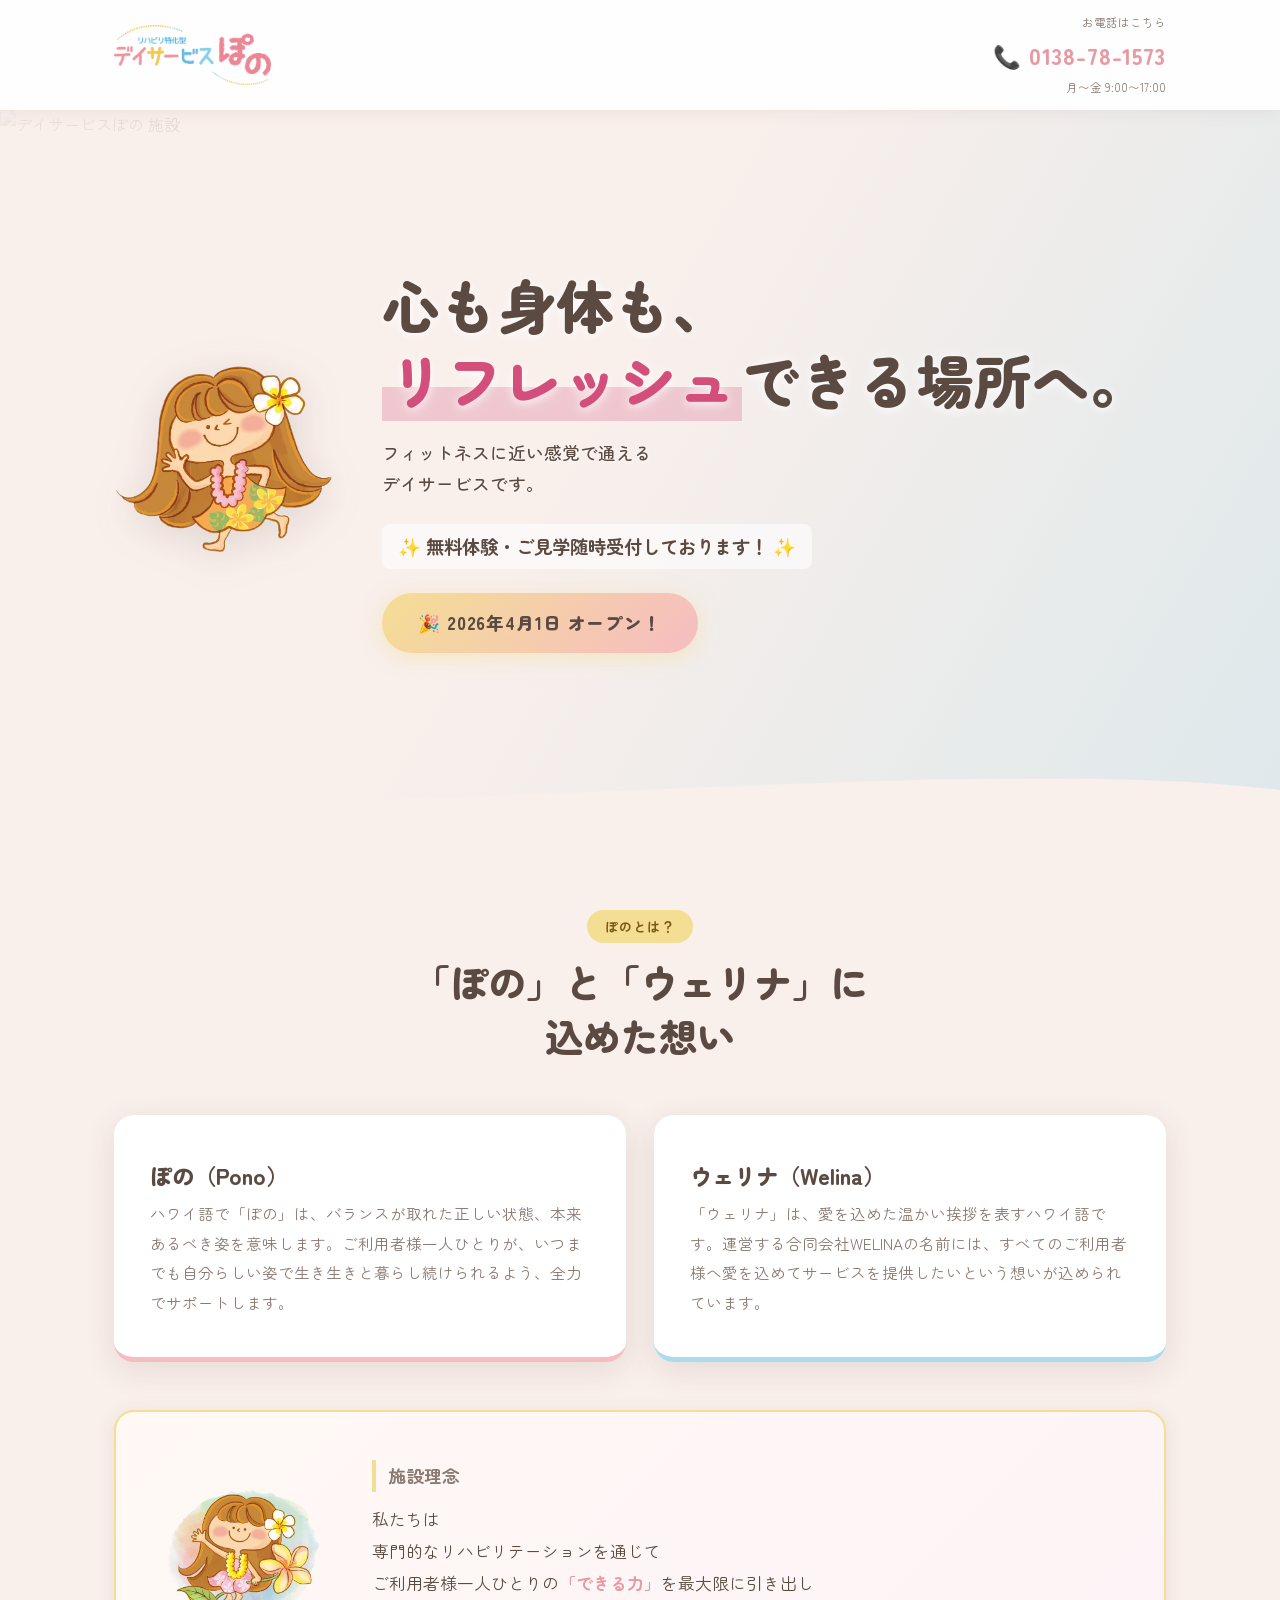
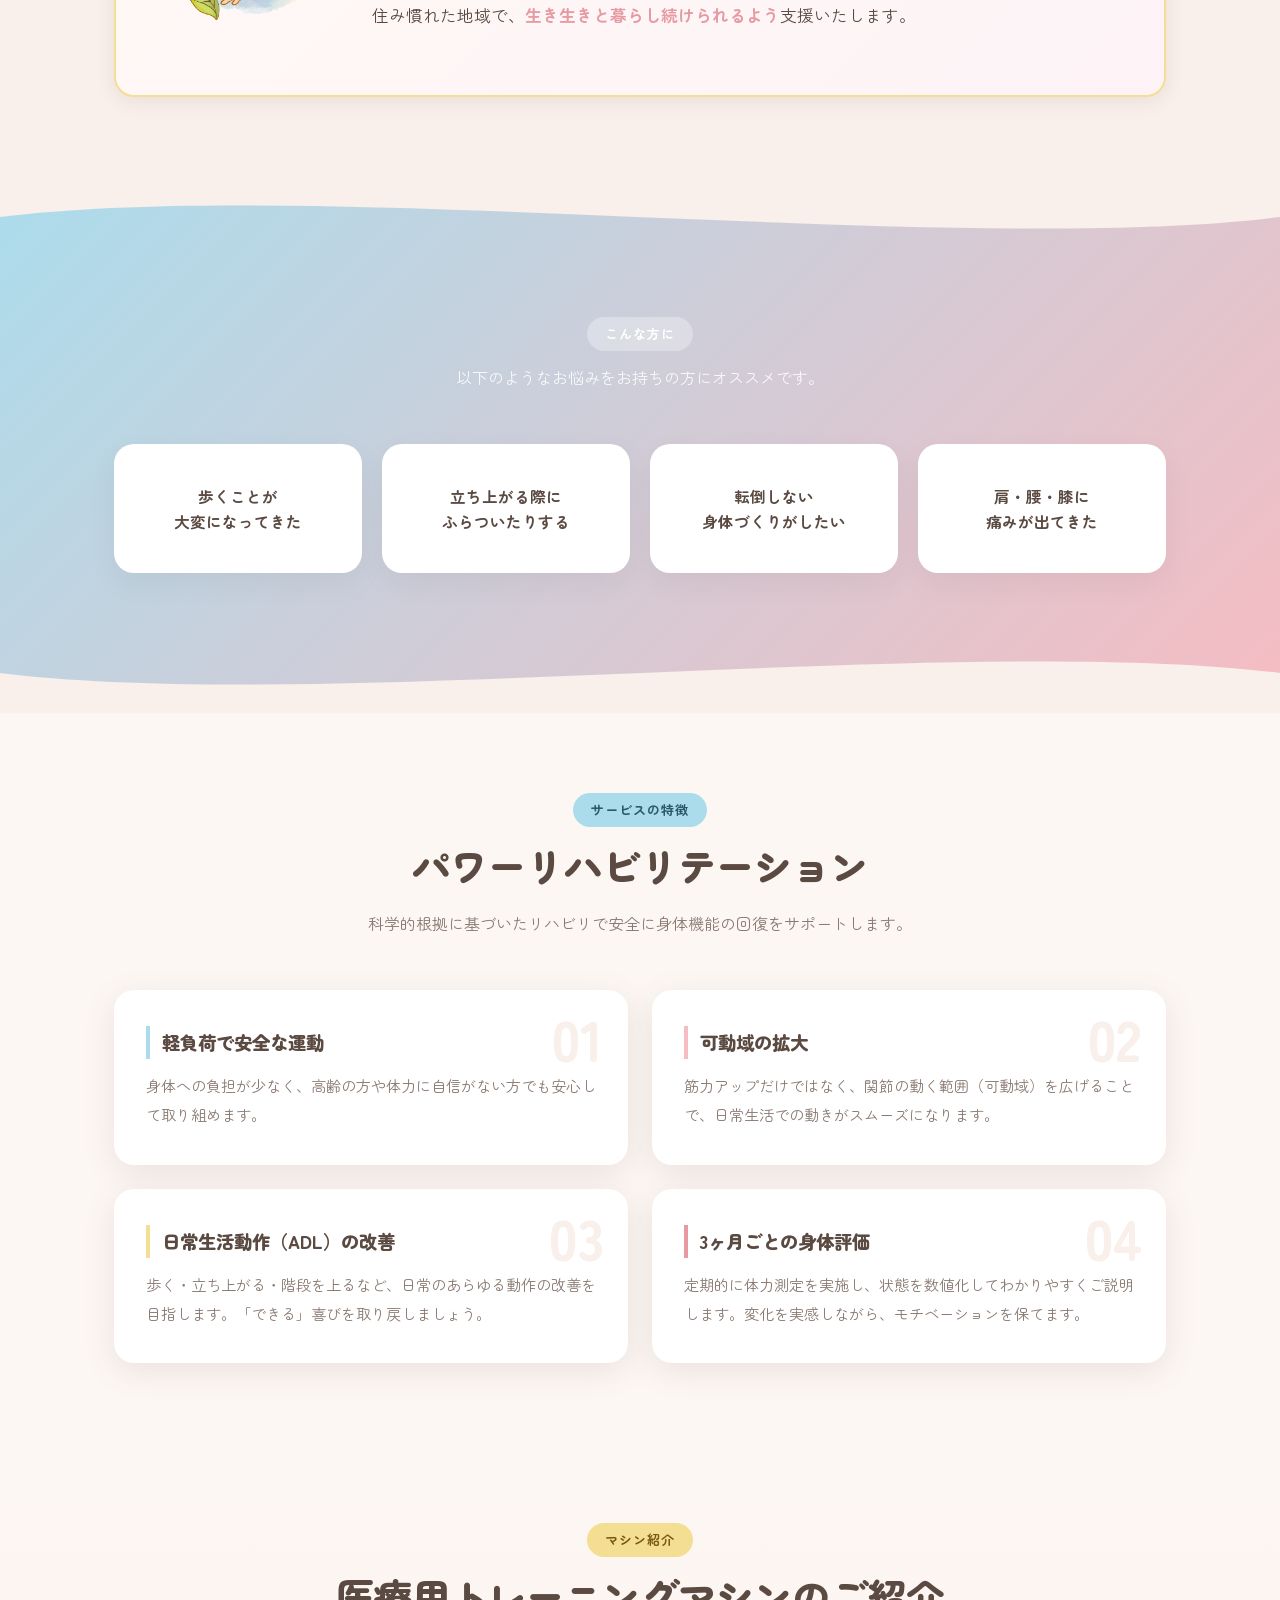
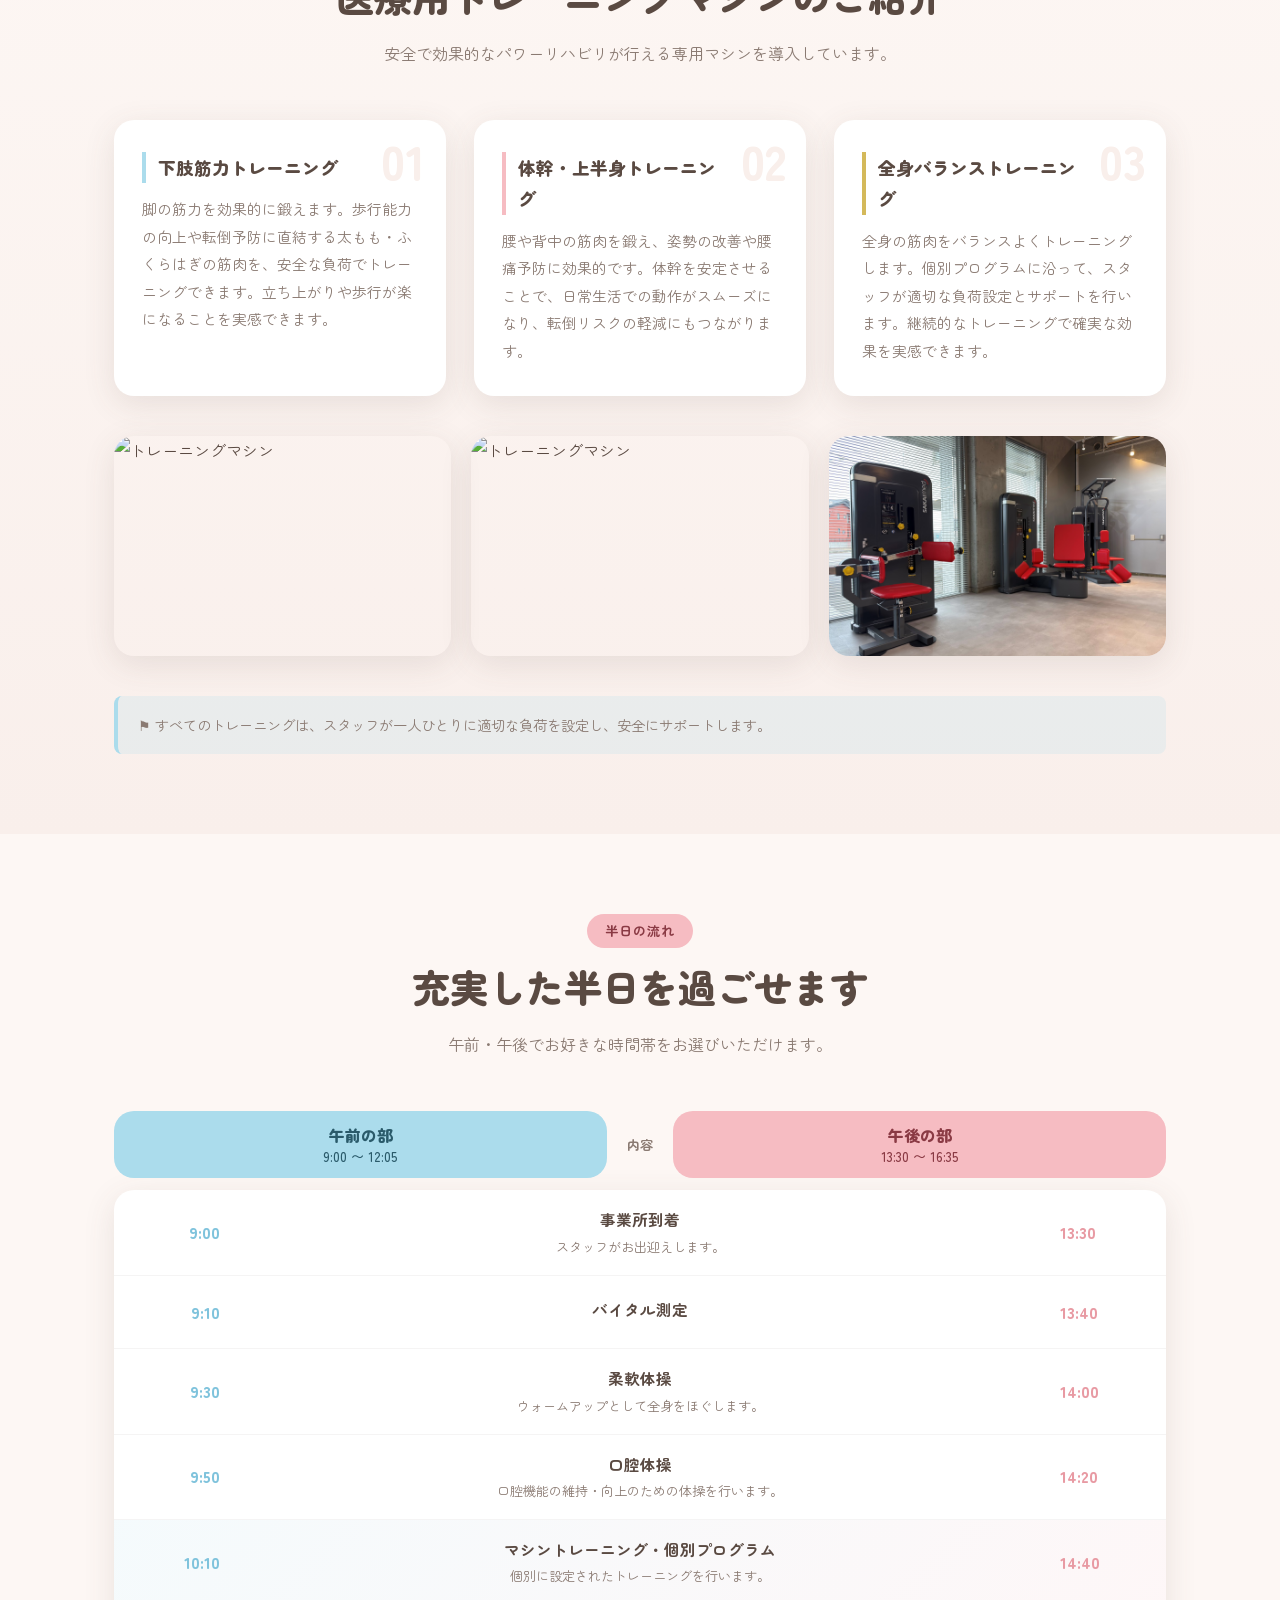
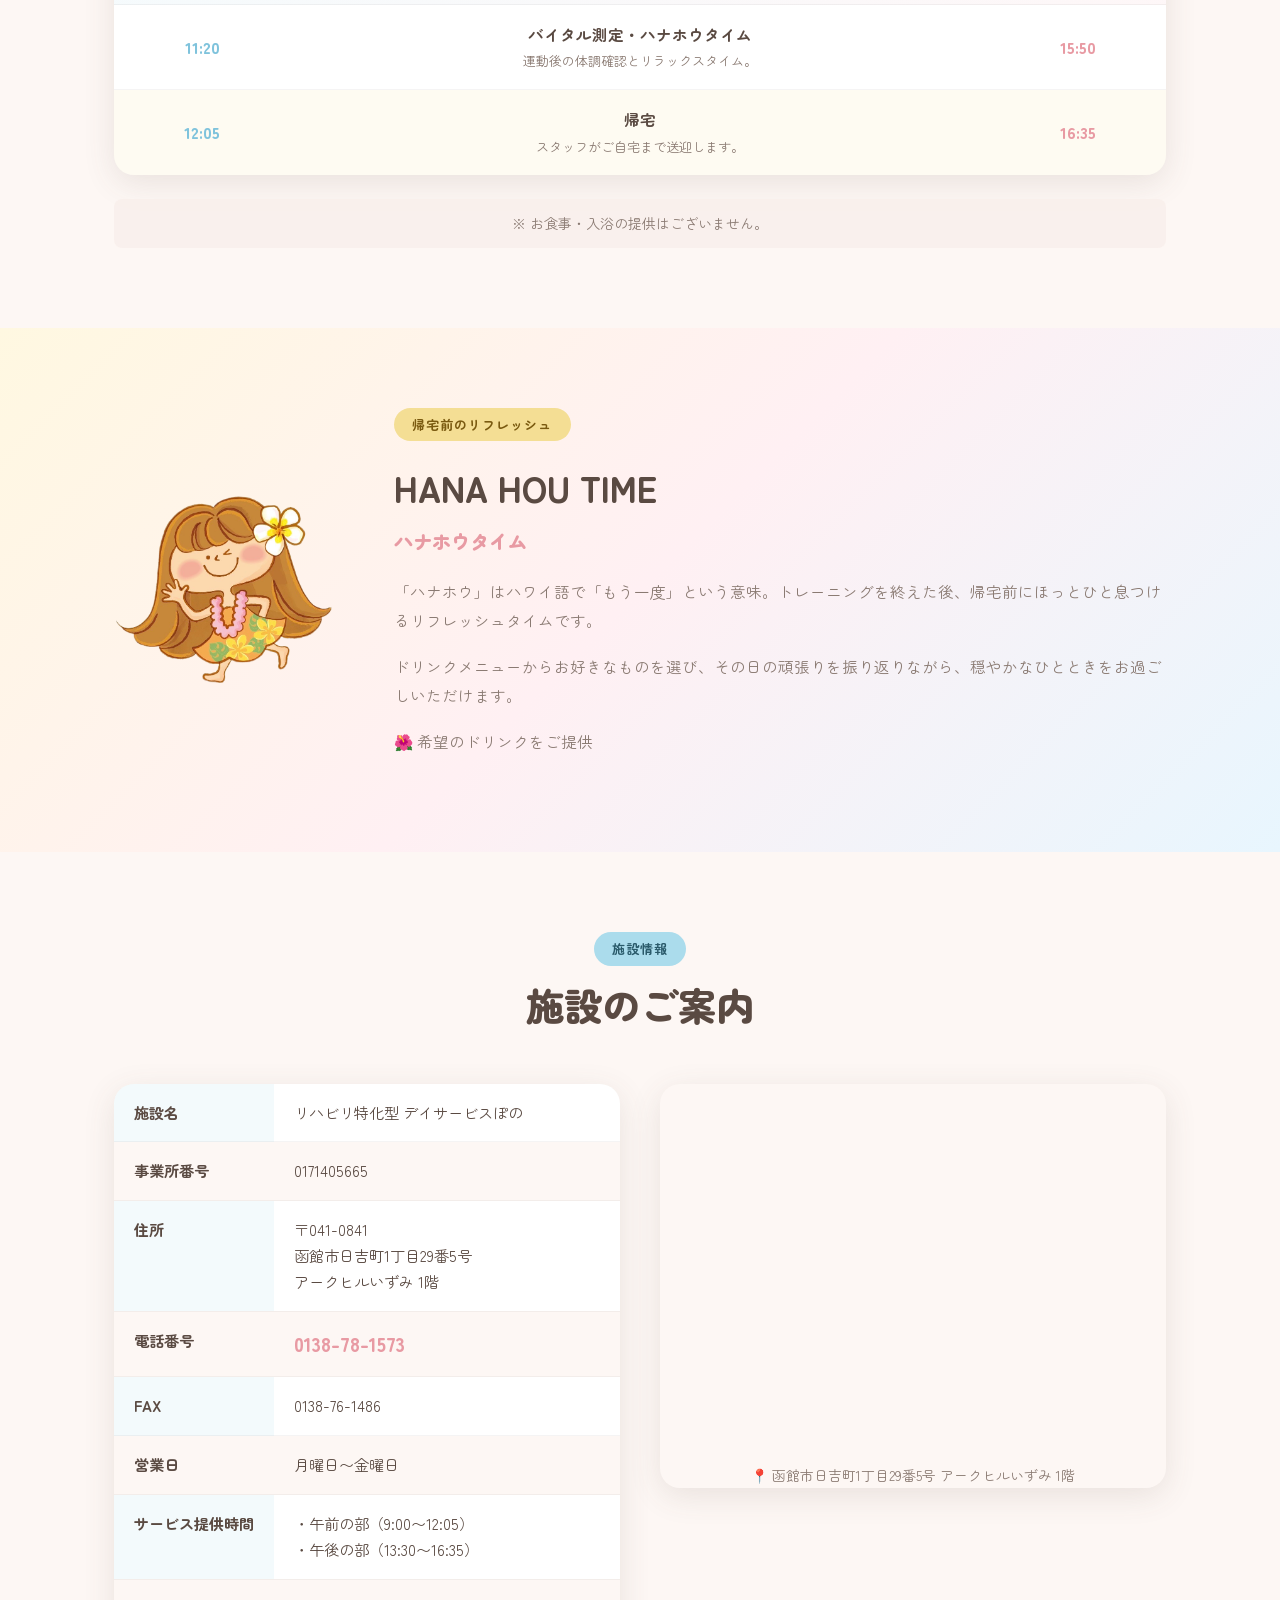
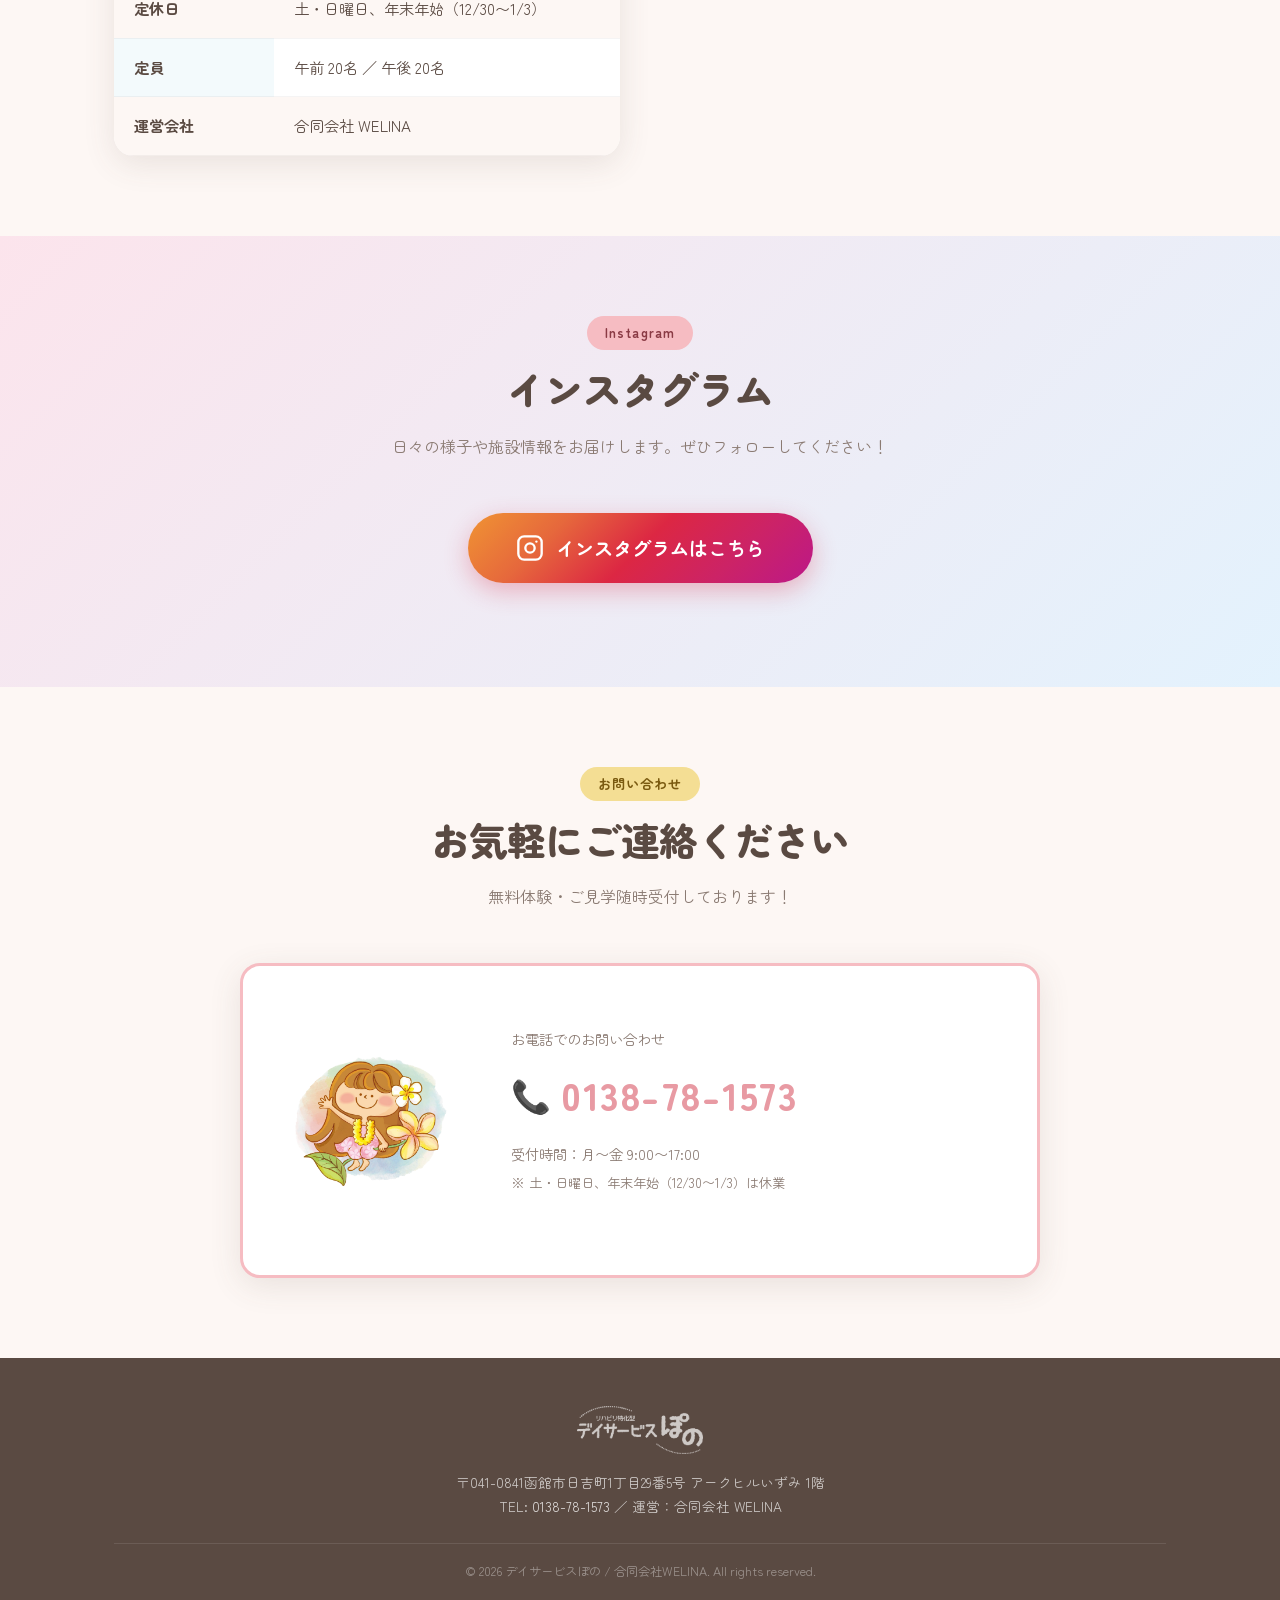
==== commit 9162e520: "📝 HTML内の画像パスを修正 (machine-3-v2.jpg)" ====
--- a/index.html
+++ b/index.html
@@ -193,7 +193,7 @@
             <img src="assets/machine-2.png" alt="トレーニングマシン" loading="lazy">
           </div>
           <div class="machine-photo-wrap">
-            <img src="assets/machine-3-2.jpg" alt="トレーニングマシン" loading="lazy">
+            <img src="assets/machine-3-v2.jpg" alt="トレーニングマシン" loading="lazy">
           </div>
         </div>
         <div class="machines-note">
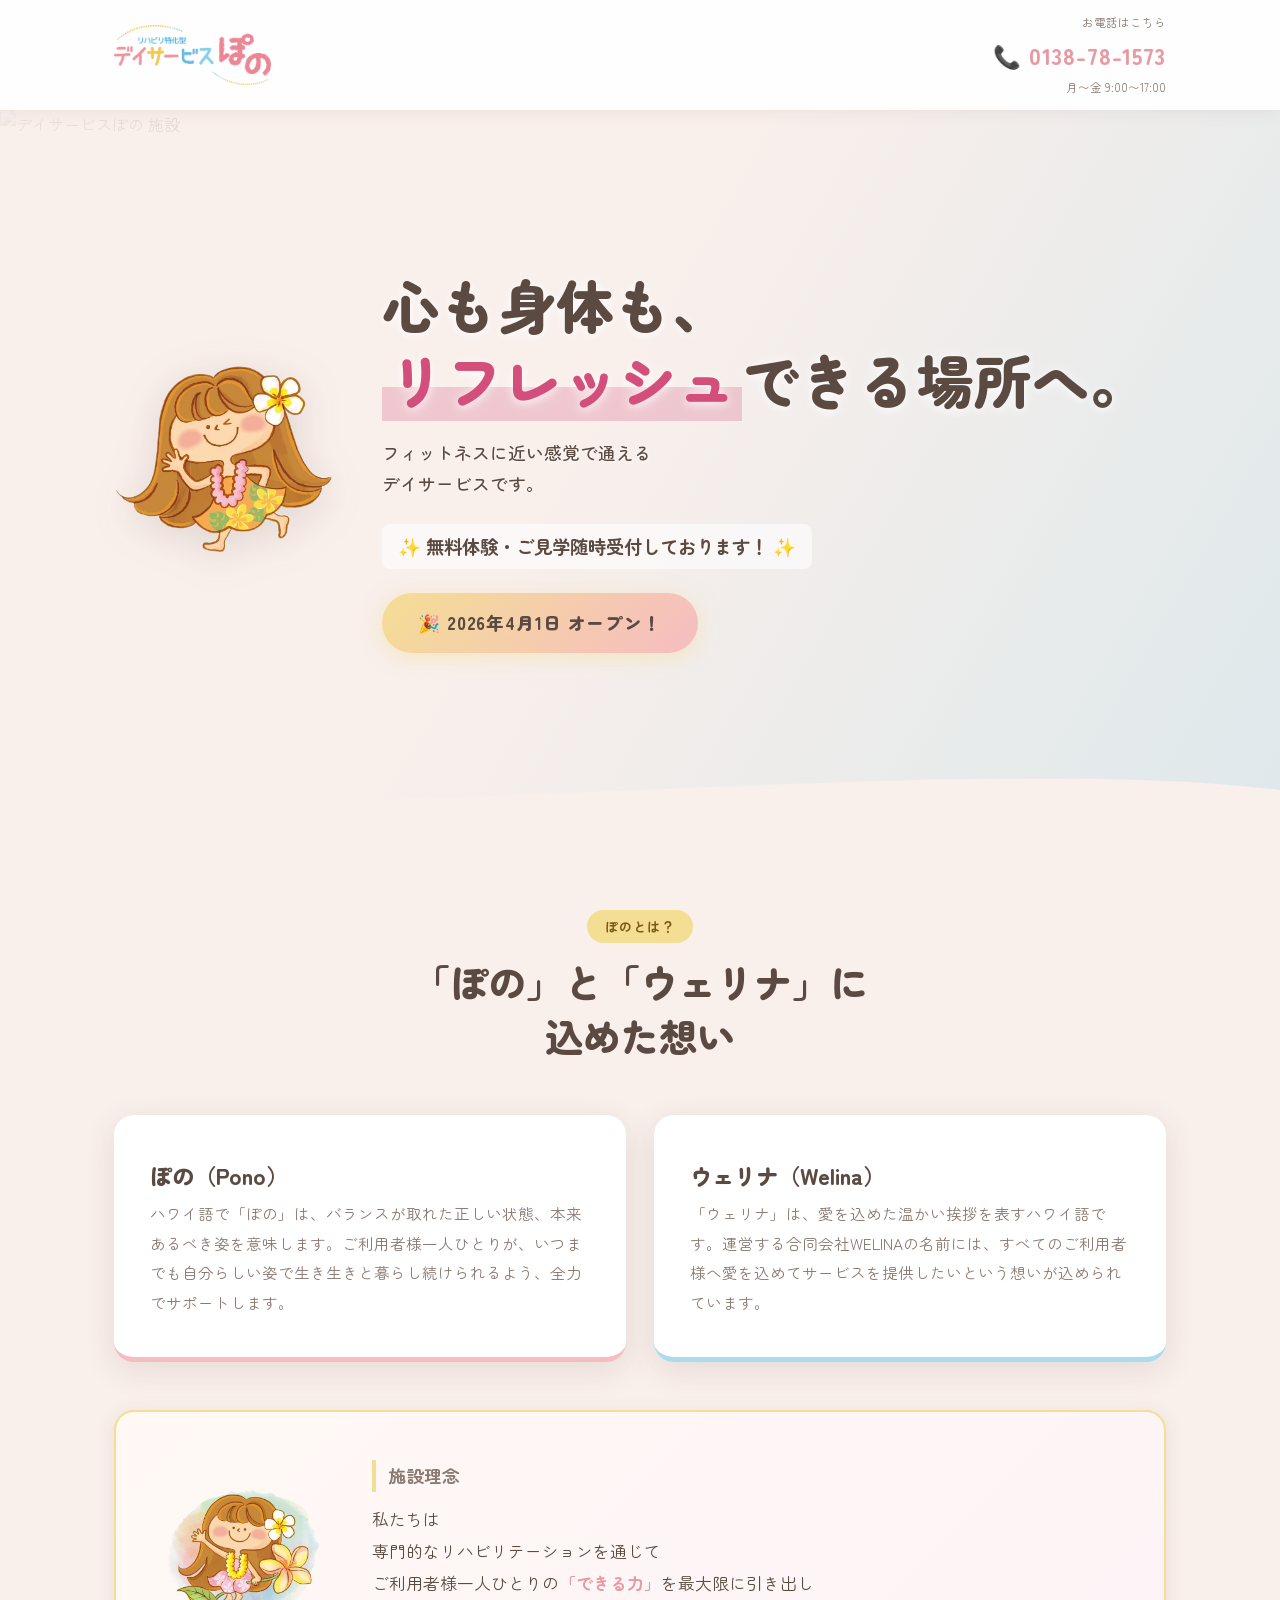
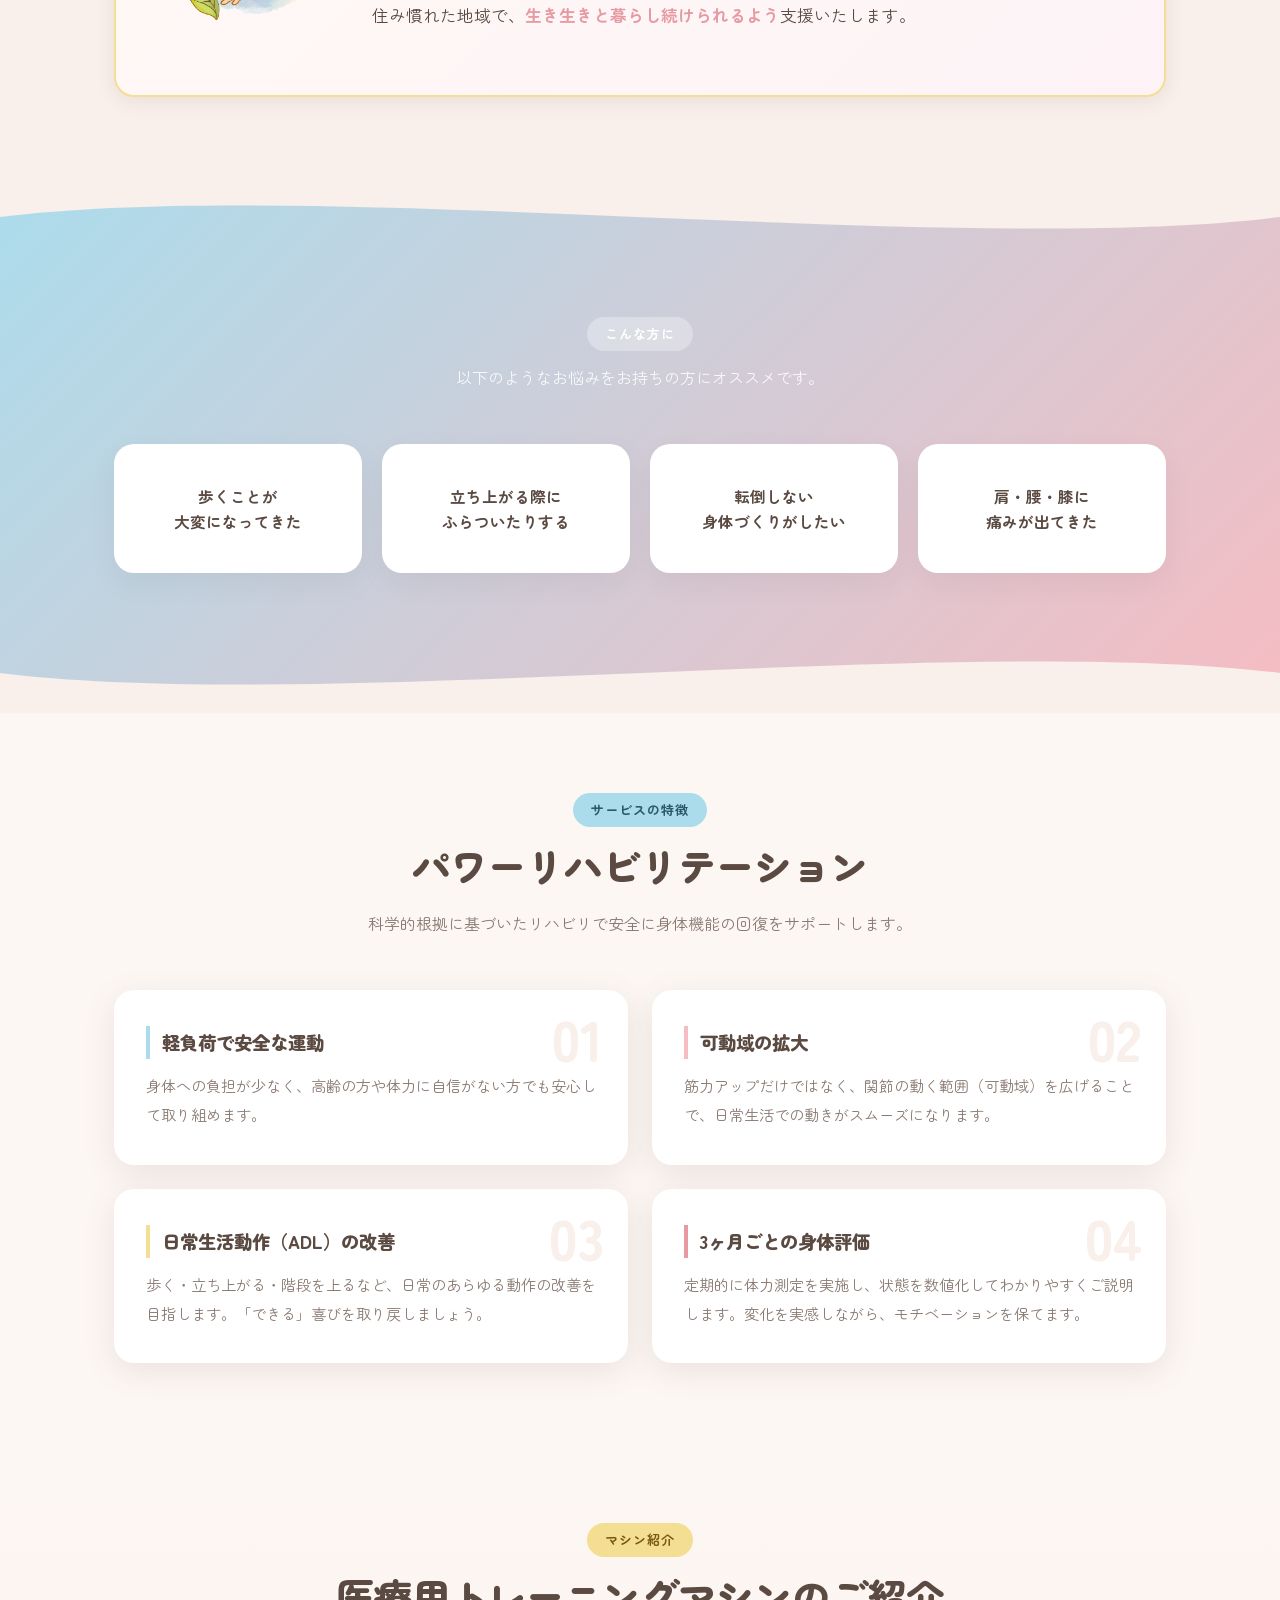
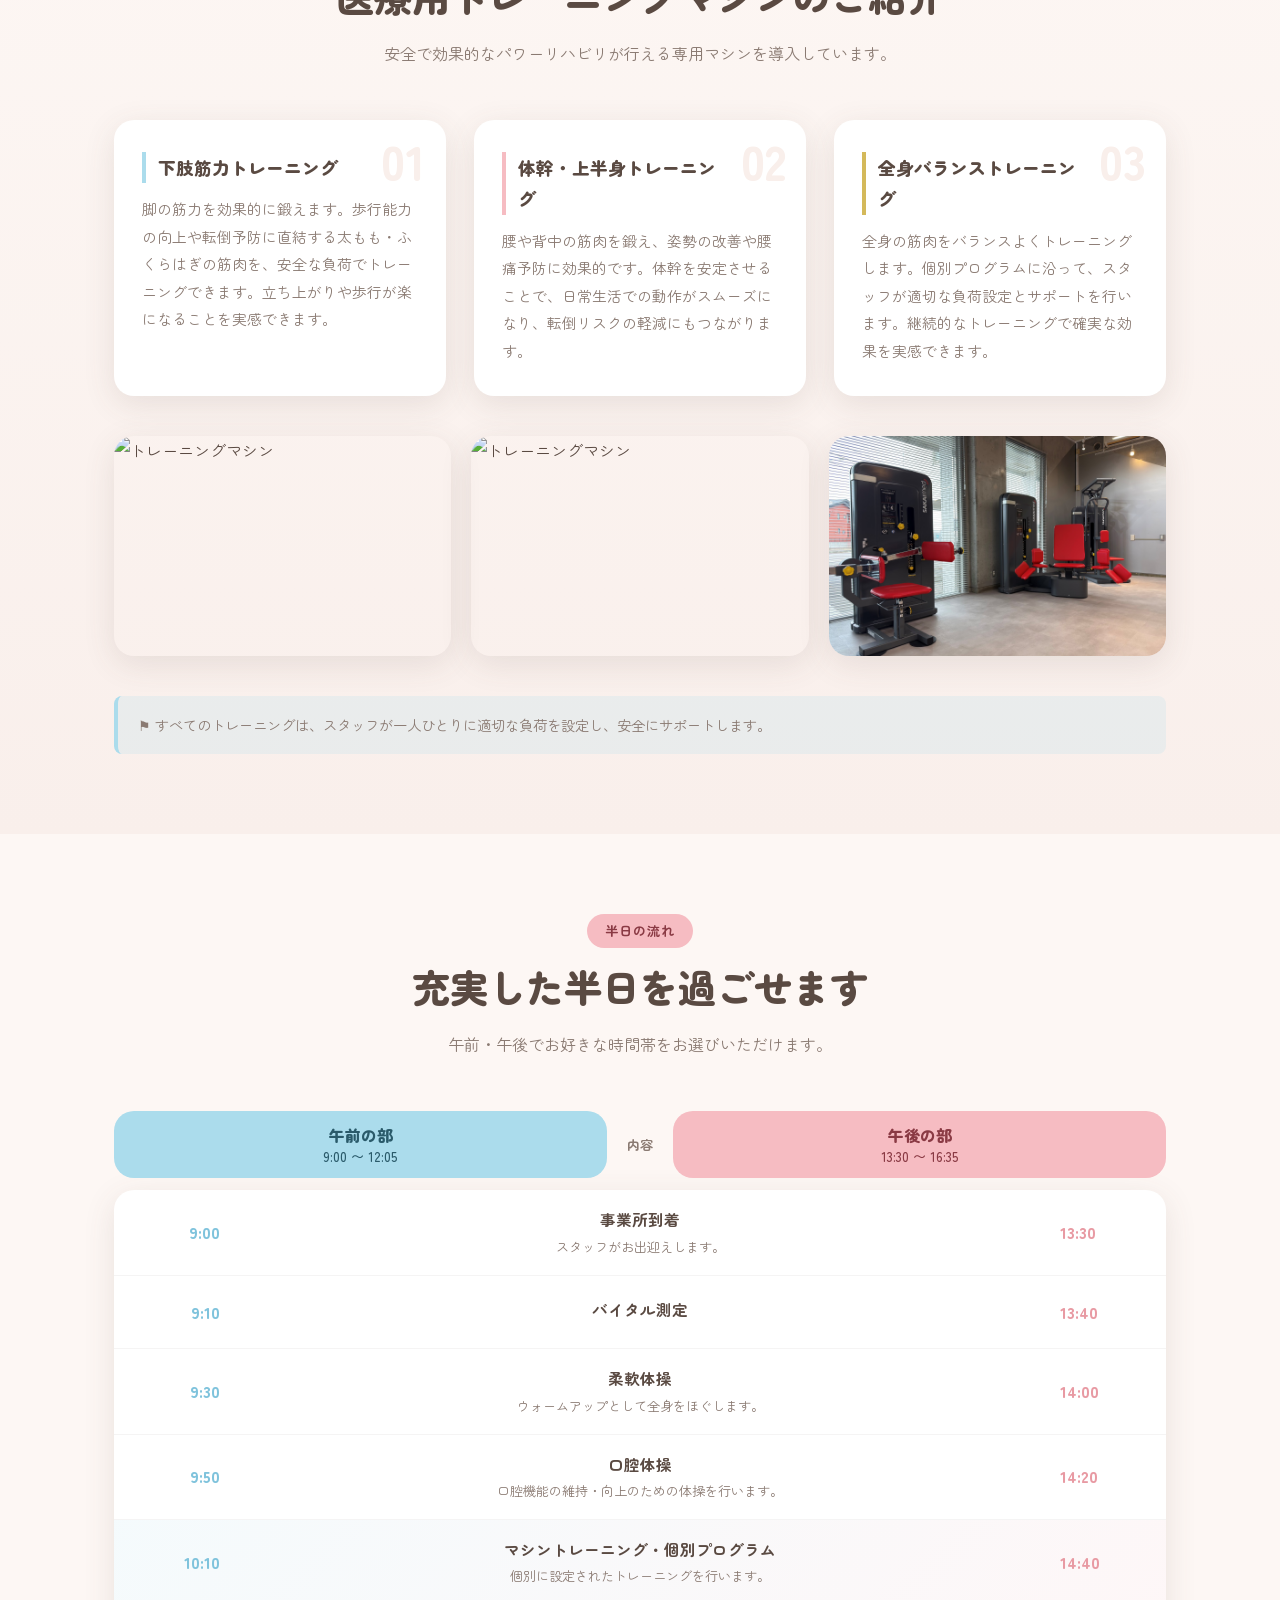
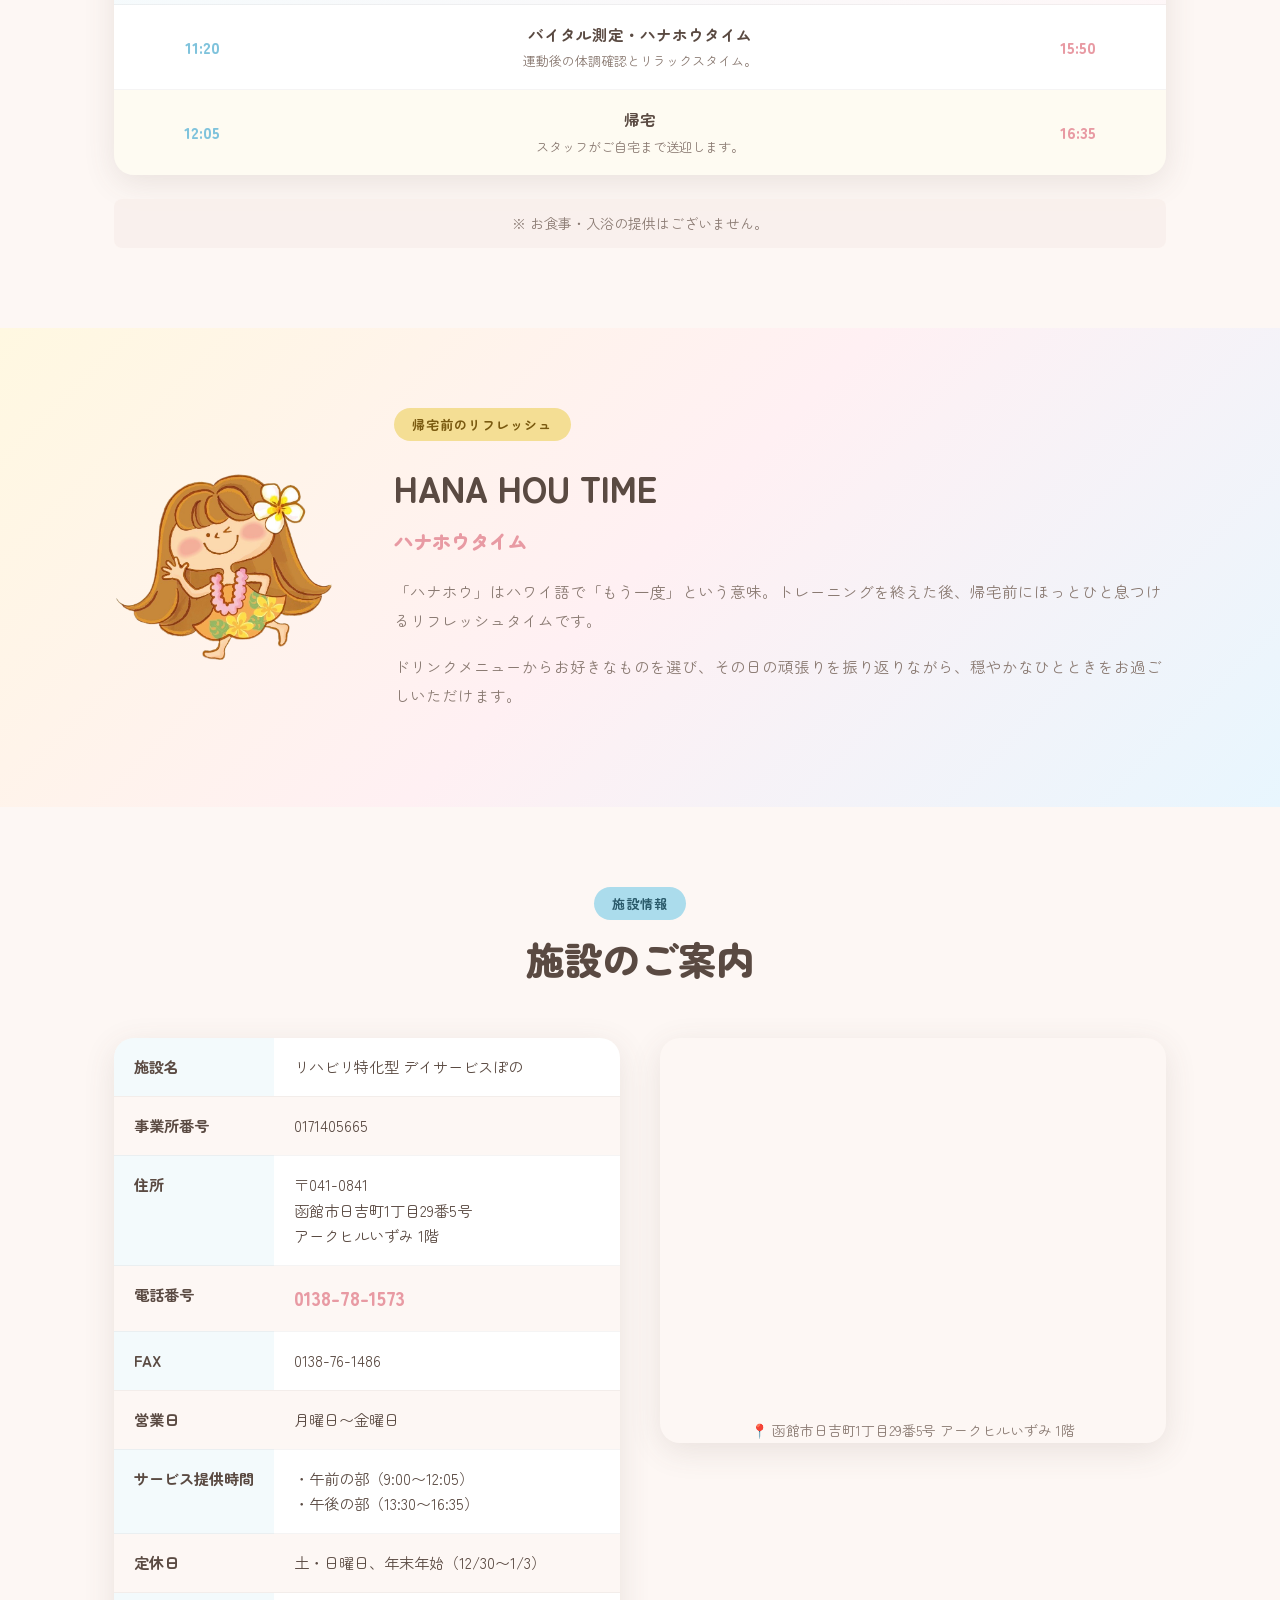
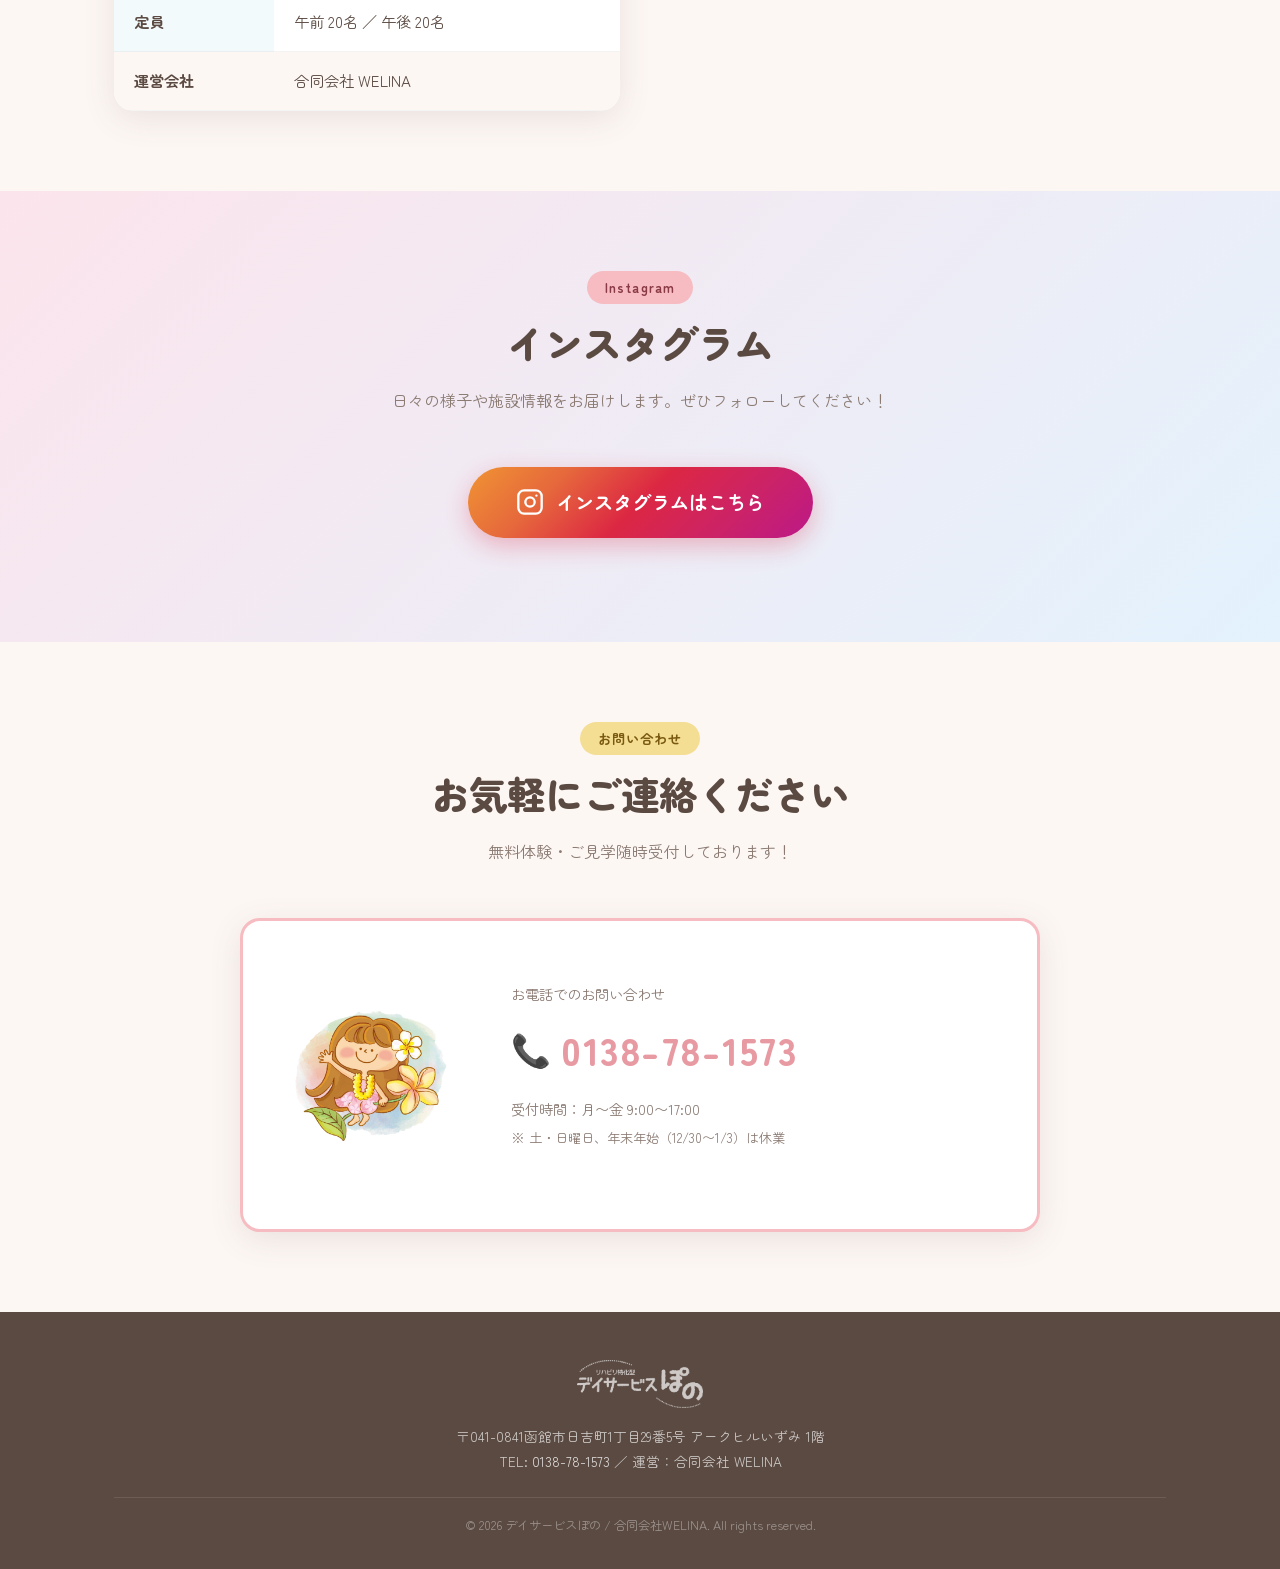
==== commit cce73fe8: "📝 ハナホウタイムのテキスト「希望のドリンクをご提供」を削除" ====
--- a/index.html
+++ b/index.html
@@ -300,7 +300,6 @@
             <h2>HANA HOU TIME<br><span class="hanahou-sub">ハナホウタイム</span></h2>
             <p>「ハナホウ」はハワイ語で「もう一度」という意味。トレーニングを終えた後、帰宅前にほっとひと息つけるリフレッシュタイムです。</p>
             <p>ドリンクメニューからお好きなものを選び、その日の頑張りを振り返りながら、穏やかなひとときをお過ごしいただけます。</p>
-            <p>🌺 希望のドリンクをご提供</p>
           </div>
         </div>
       </div>
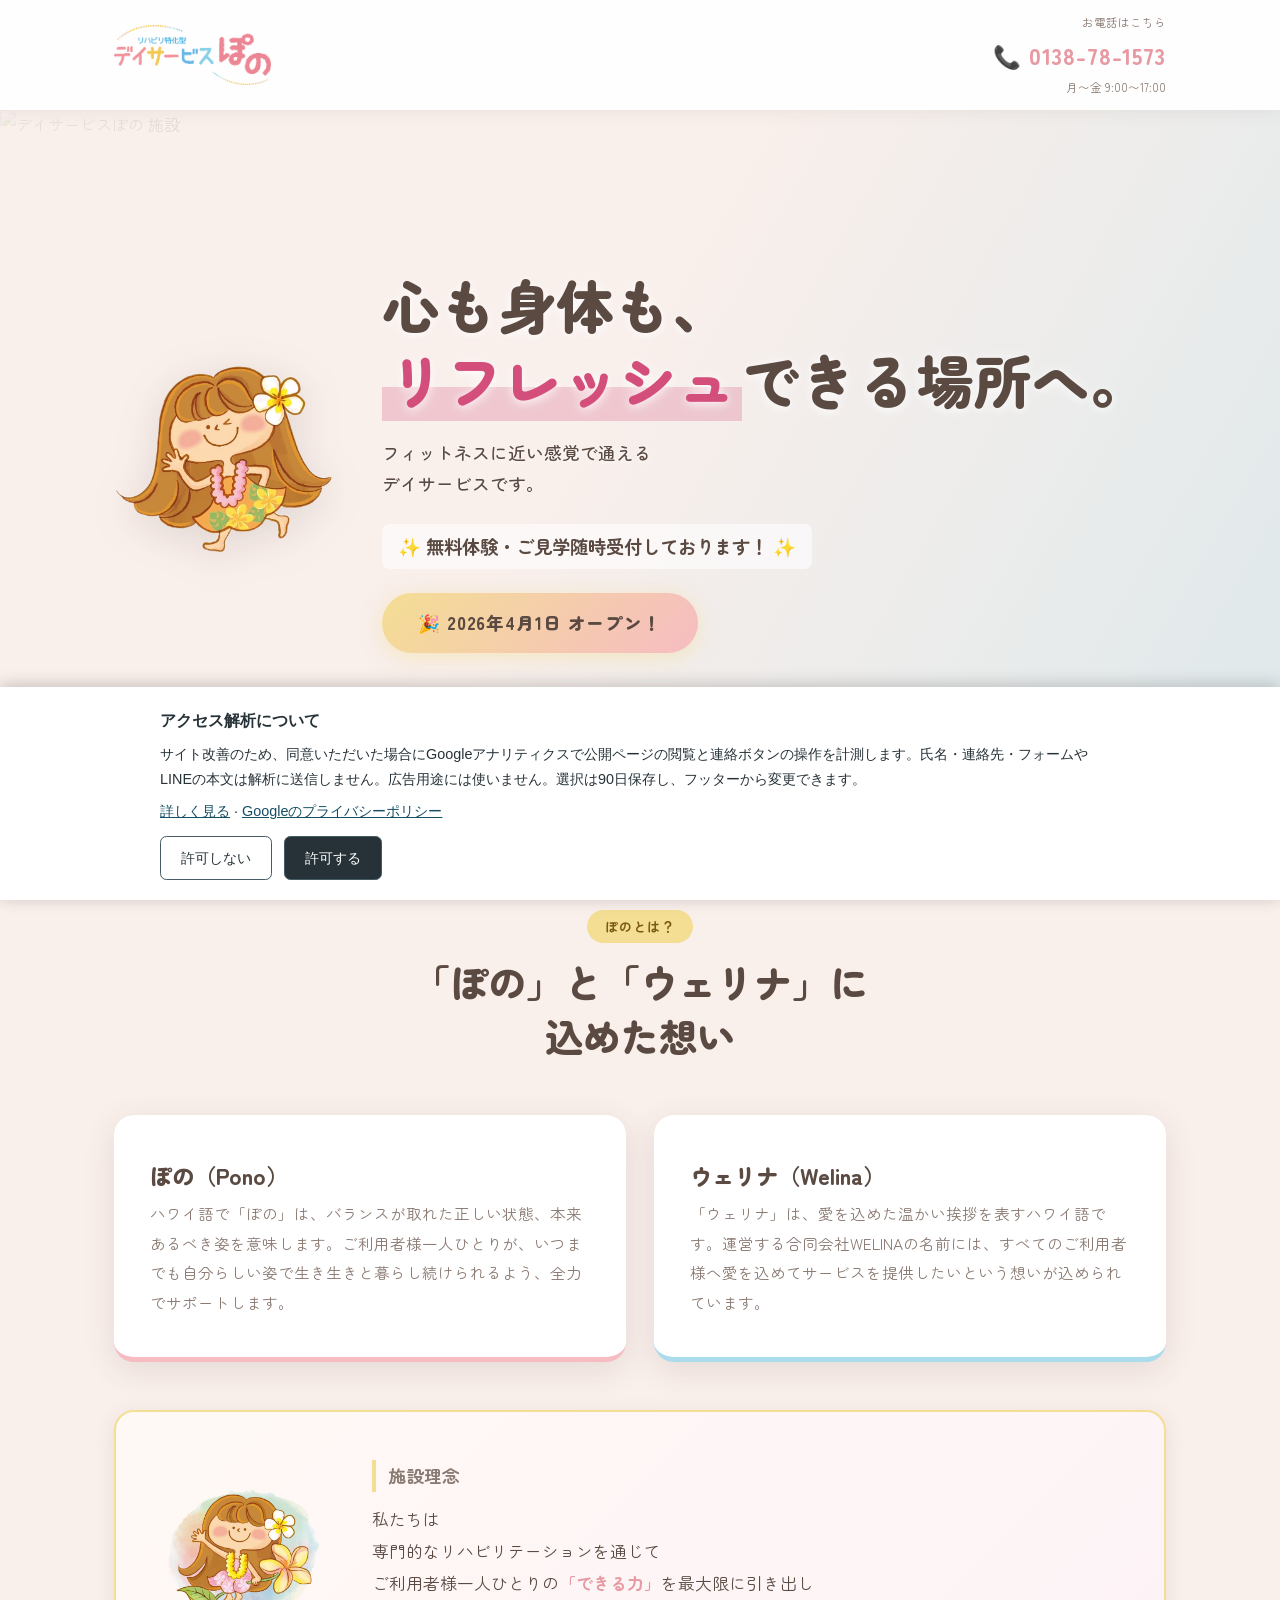
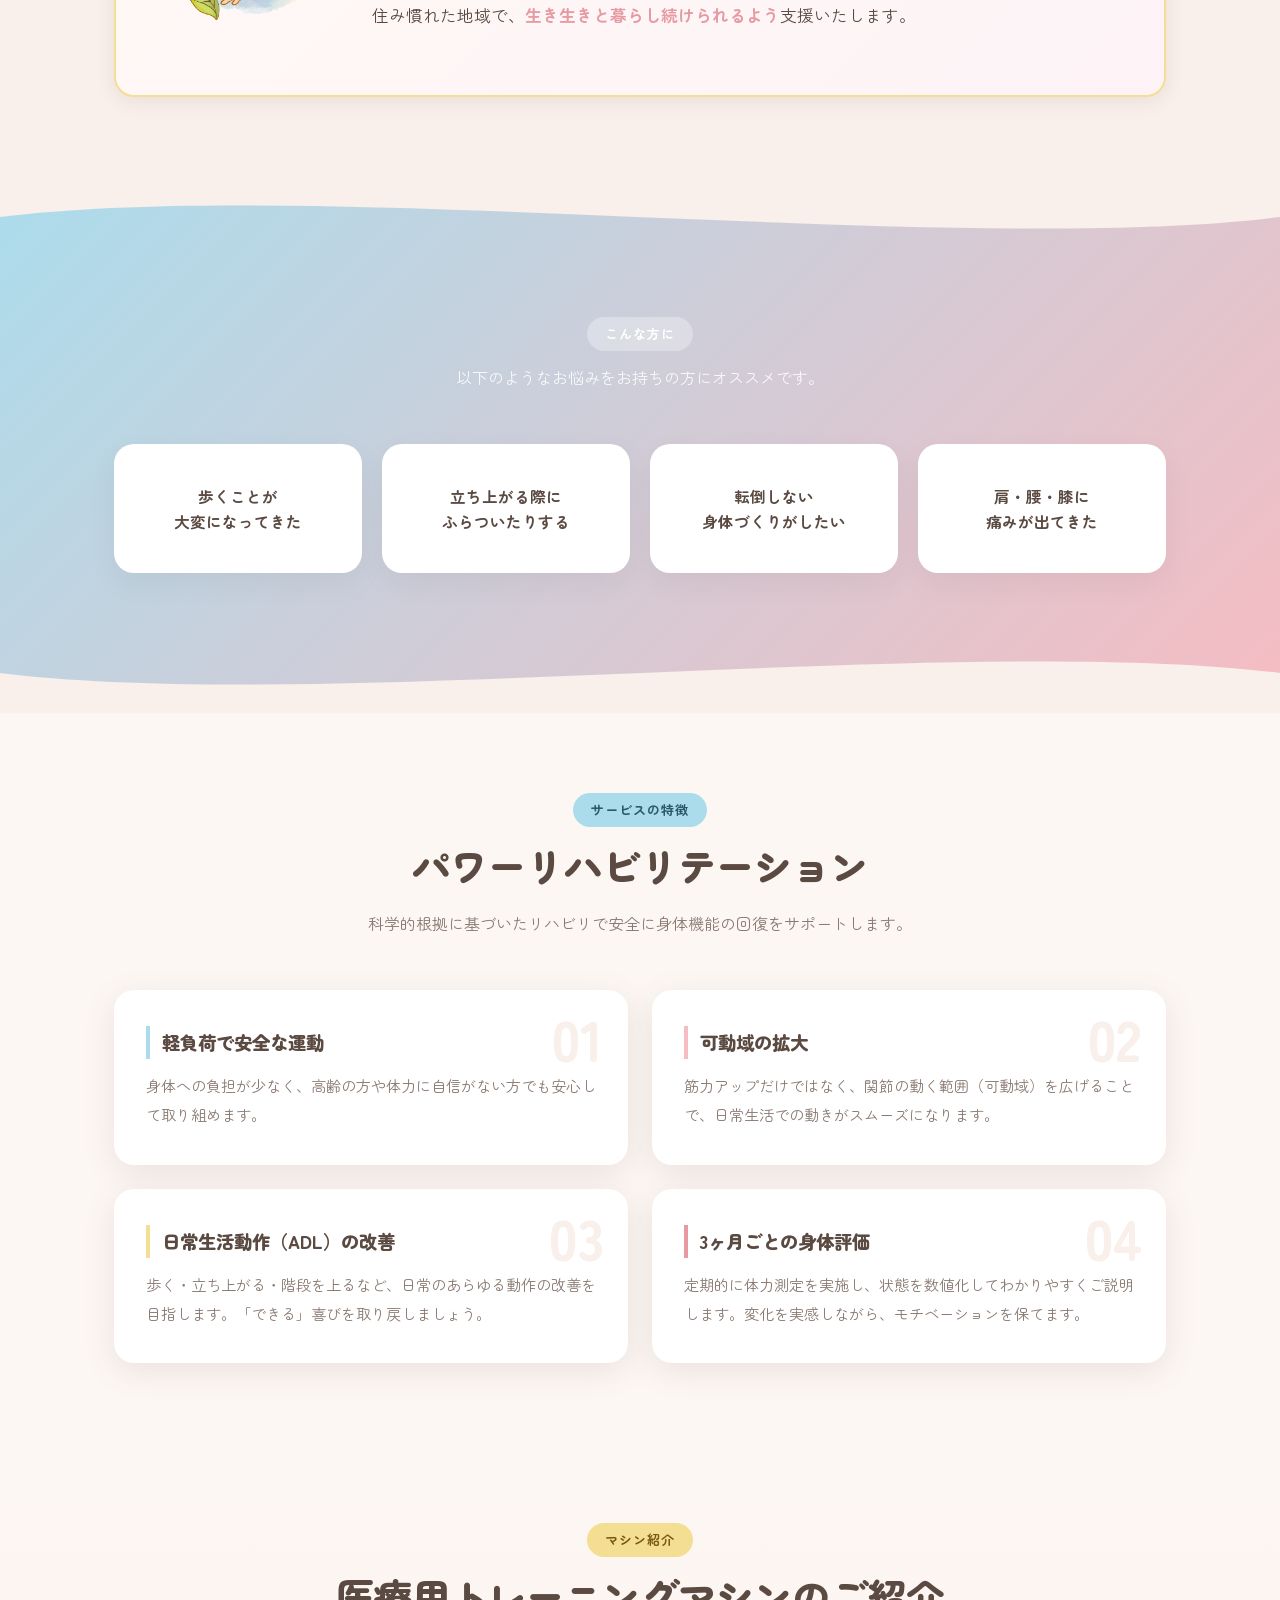
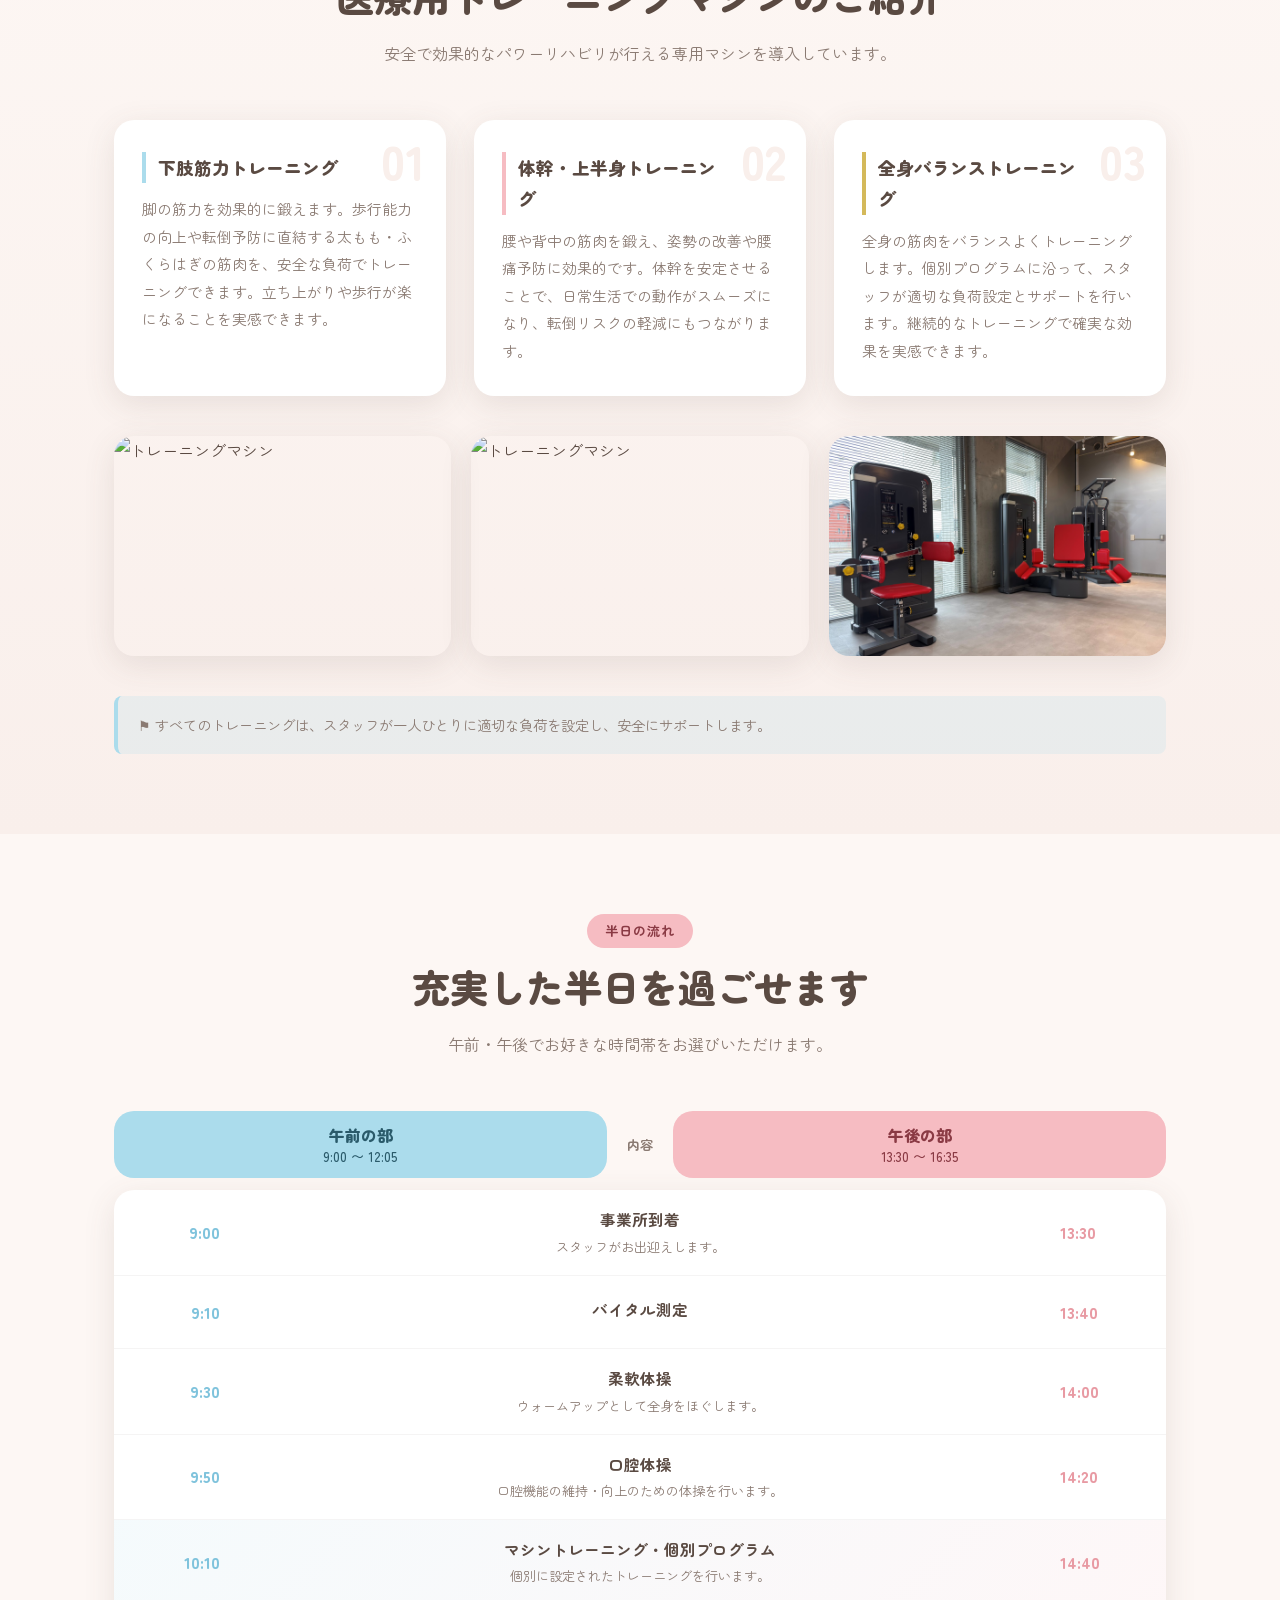
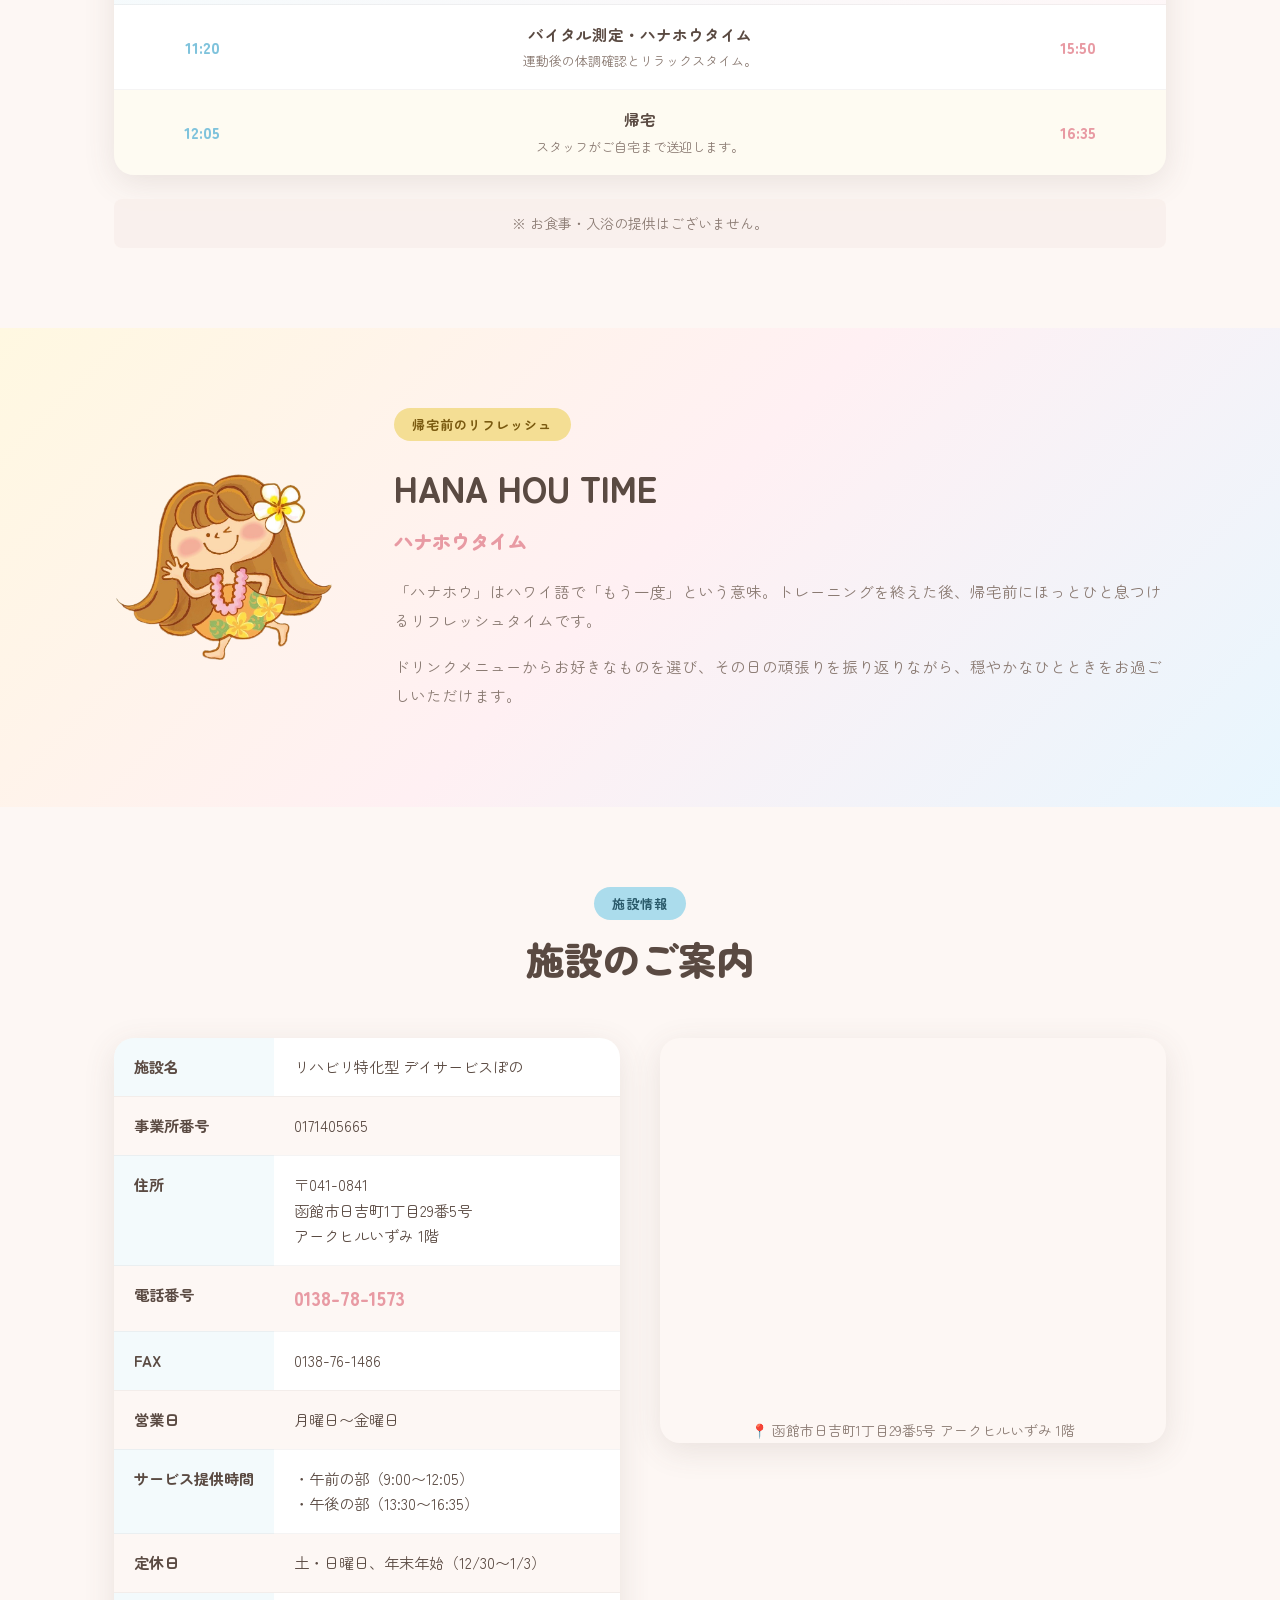
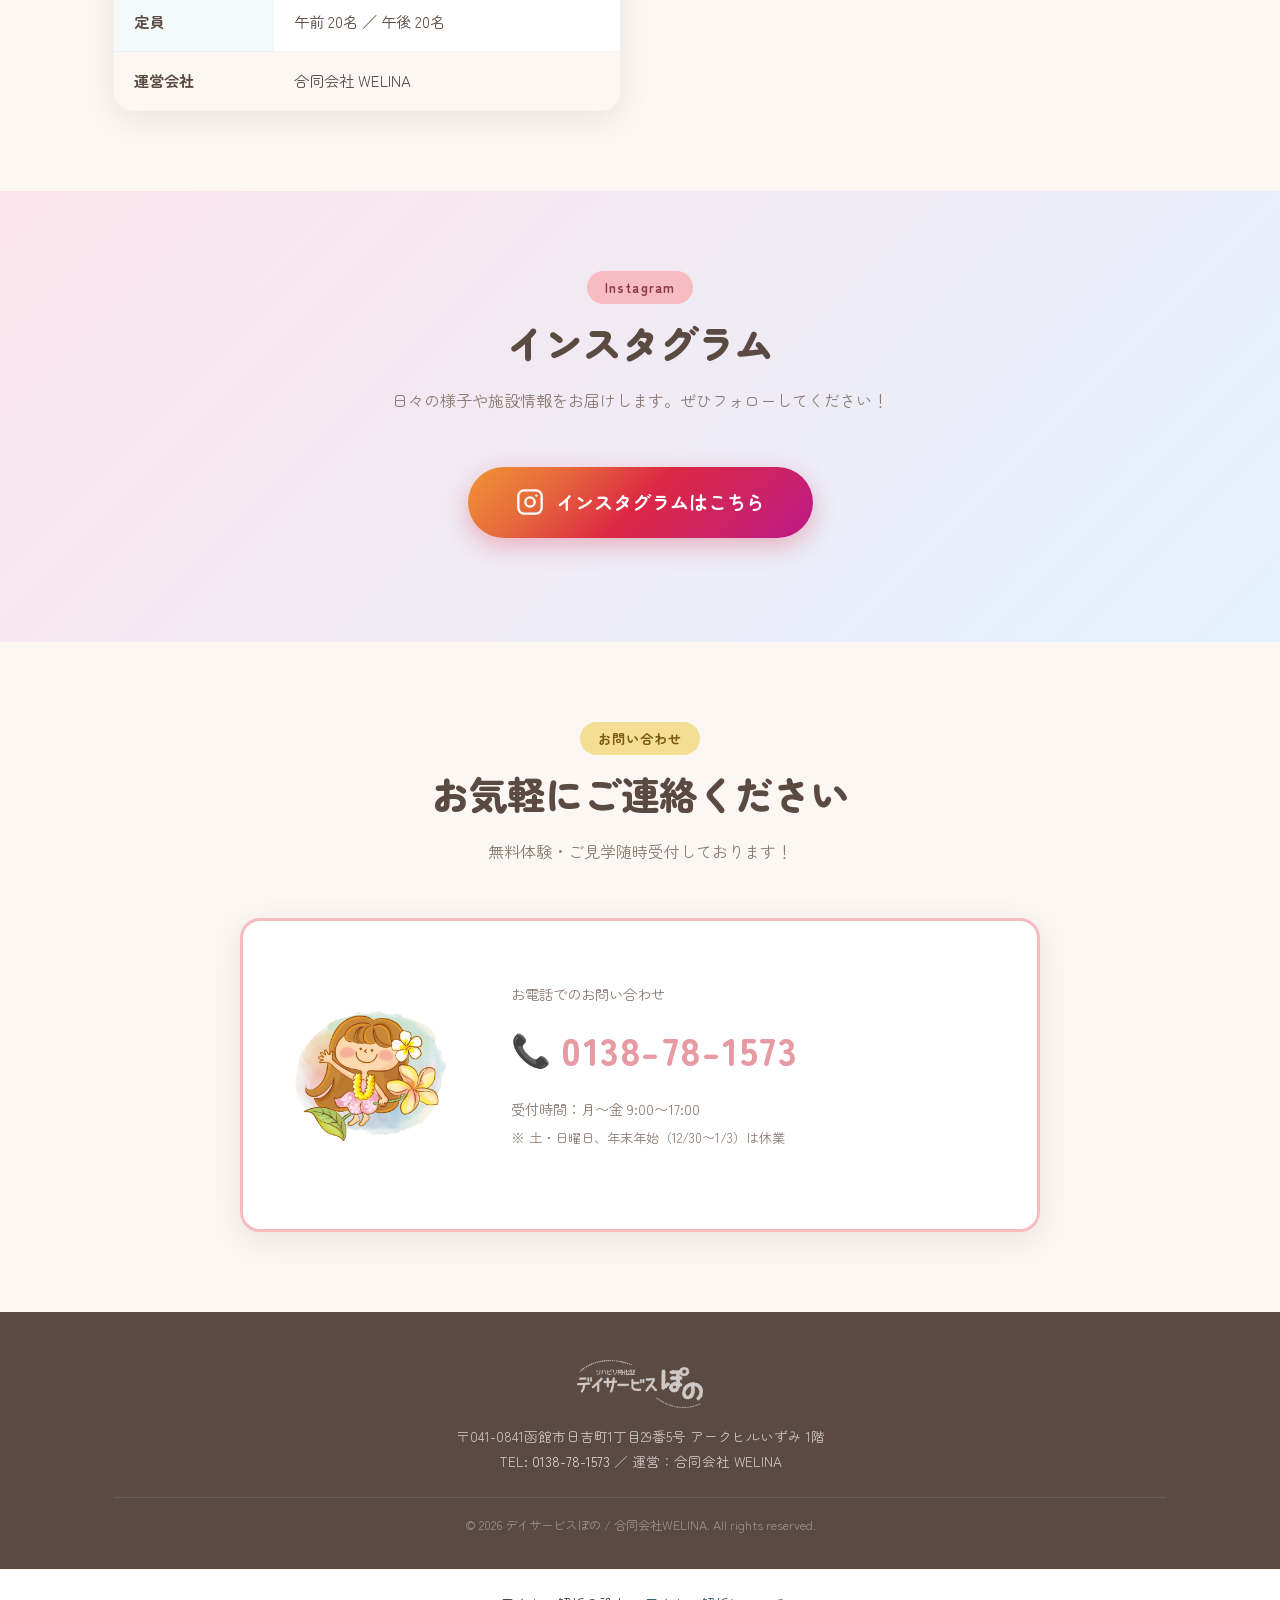
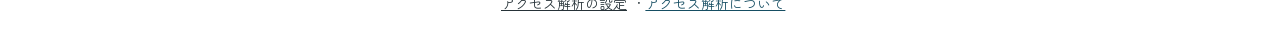
==== commit a1f399e2: "Prepare consent-gated public analytics and contact intent" ====
--- a/index.html
+++ b/index.html
@@ -7,11 +7,59 @@
   <meta property="og:title" content="リハビリ特化型 デイサービスぽの｜函館市">
   <meta property="og:description" content="函館市日吉町のリハビリ特化型デイサービス。パワーリハビリで心も身体もリフレッシュ。">
   <meta property="og:type" content="website">
+  <meta property="og:url" content="https://dayservice-pono.com/">
+  <meta property="og:site_name" content="デイサービスぽの">
+  <meta property="og:locale" content="ja_JP">
+  <meta property="og:image" content="https://dayservice-pono.com/assets/facility-hero.jpg">
+  <meta name="twitter:card" content="summary_large_image">
+  <link rel="canonical" href="https://dayservice-pono.com/">
+  <script type="application/ld+json">
+  {
+    "@context": "https://schema.org",
+    "@graph": [
+      {
+        "@type": "LocalBusiness",
+        "@id": "https://dayservice-pono.com/#business",
+        "name": "リハビリ特化型 デイサービスぽの",
+        "url": "https://dayservice-pono.com/",
+        "description": "函館市日吉町のリハビリ特化型デイサービス。パワーリハビリテーションを中心に、無料体験・見学を受け付けています。",
+        "telephone": "+81-138-78-1573",
+        "image": "https://dayservice-pono.com/assets/facility-hero.jpg",
+        "address": {
+          "@type": "PostalAddress",
+          "postalCode": "041-0841",
+          "addressRegion": "北海道",
+          "addressLocality": "函館市",
+          "streetAddress": "日吉町1丁目29番5号 アークヒルいずみ1階",
+          "addressCountry": "JP"
+        },
+        "parentOrganization": { "@type": "Organization", "name": "合同会社WELINA" },
+        "openingHoursSpecification": {
+          "@type": "OpeningHoursSpecification",
+          "dayOfWeek": ["Monday", "Tuesday", "Wednesday", "Thursday", "Friday"],
+          "opens": "09:00",
+          "closes": "17:00"
+        }
+      },
+      {
+        "@type": "WebSite",
+        "@id": "https://dayservice-pono.com/#website",
+        "url": "https://dayservice-pono.com/",
+        "name": "デイサービスぽの",
+        "inLanguage": "ja",
+        "publisher": { "@id": "https://dayservice-pono.com/#business" }
+      }
+    ]
+  }
+  </script>
   <title>リハビリ特化型 デイサービスぽの｜函館市</title>
   <link rel="preconnect" href="https://fonts.googleapis.com">
   <link rel="preconnect" href="https://fonts.gstatic.com" crossorigin>
   <link href="https://fonts.googleapis.com/css2?family=Zen+Maru+Gothic:wght@400;500;700;900&display=swap" rel="stylesheet">
   <link rel="stylesheet" href="style.css?v=20260402">
+<meta name="google-site-verification" content="4w8zb8WrkPXt6XagZHtyLiyPEY9GixiTEO8IZG85Hn8" />
+  <link rel="stylesheet" href="/analytics-consent.css">
+  <script defer src="/analytics.js" data-ga="G-4L9XQSM5XR" data-gtm="GTM-MQ63QN7S" data-origin="https://dayservice-pono.com" data-title="デイサービスぽの公式サイト" data-consent="pono_analytics_consent_v1"></script>
 </head>
 <body>
 
--- a/analytics-consent.css
+++ b/analytics-consent.css
@@ -0,0 +1,12 @@
+.analytics-settings { padding: 1rem; text-align: center; font-size: .85rem; background: #fff; color: #263238; }
+.analytics-settings button, .analytics-consent button { font: inherit; cursor: pointer; }
+.analytics-settings button { background: none; border: 0; color: inherit; text-decoration: underline; padding: .4rem; }
+.analytics-settings a, .analytics-consent a { color: #164e63; text-decoration: underline; }
+.analytics-consent { position: fixed; inset: auto 0 0; z-index: 10000; max-height: 70dvh; overflow-y: auto; padding: 1.25rem max(1.25rem, calc((100vw - 60rem) / 2)); background: #fff; color: #263238; box-shadow: 0 -2px 16px #0003; font-family: sans-serif; font-size: .9rem; line-height: 1.7; }
+.analytics-consent[hidden] { display: none; }
+.analytics-consent h2 { font-size: 1rem; margin: 0 0 .5rem; color: #263238; }
+.analytics-consent p { margin: .5rem 0; }
+.analytics-consent div { display: flex; flex-wrap: wrap; gap: .75rem; margin-top: .75rem; }
+.analytics-consent button { border: 1px solid #455a64; padding: .55rem 1.25rem; border-radius: .4rem; background: #fff; color: #263238; }
+.analytics-consent button[data-choice=allow] { background: #263238; color: #fff; }
+.analytics-settings button:focus-visible, .analytics-consent button:focus-visible { outline: 3px solid #0891b2; outline-offset: 3px; }
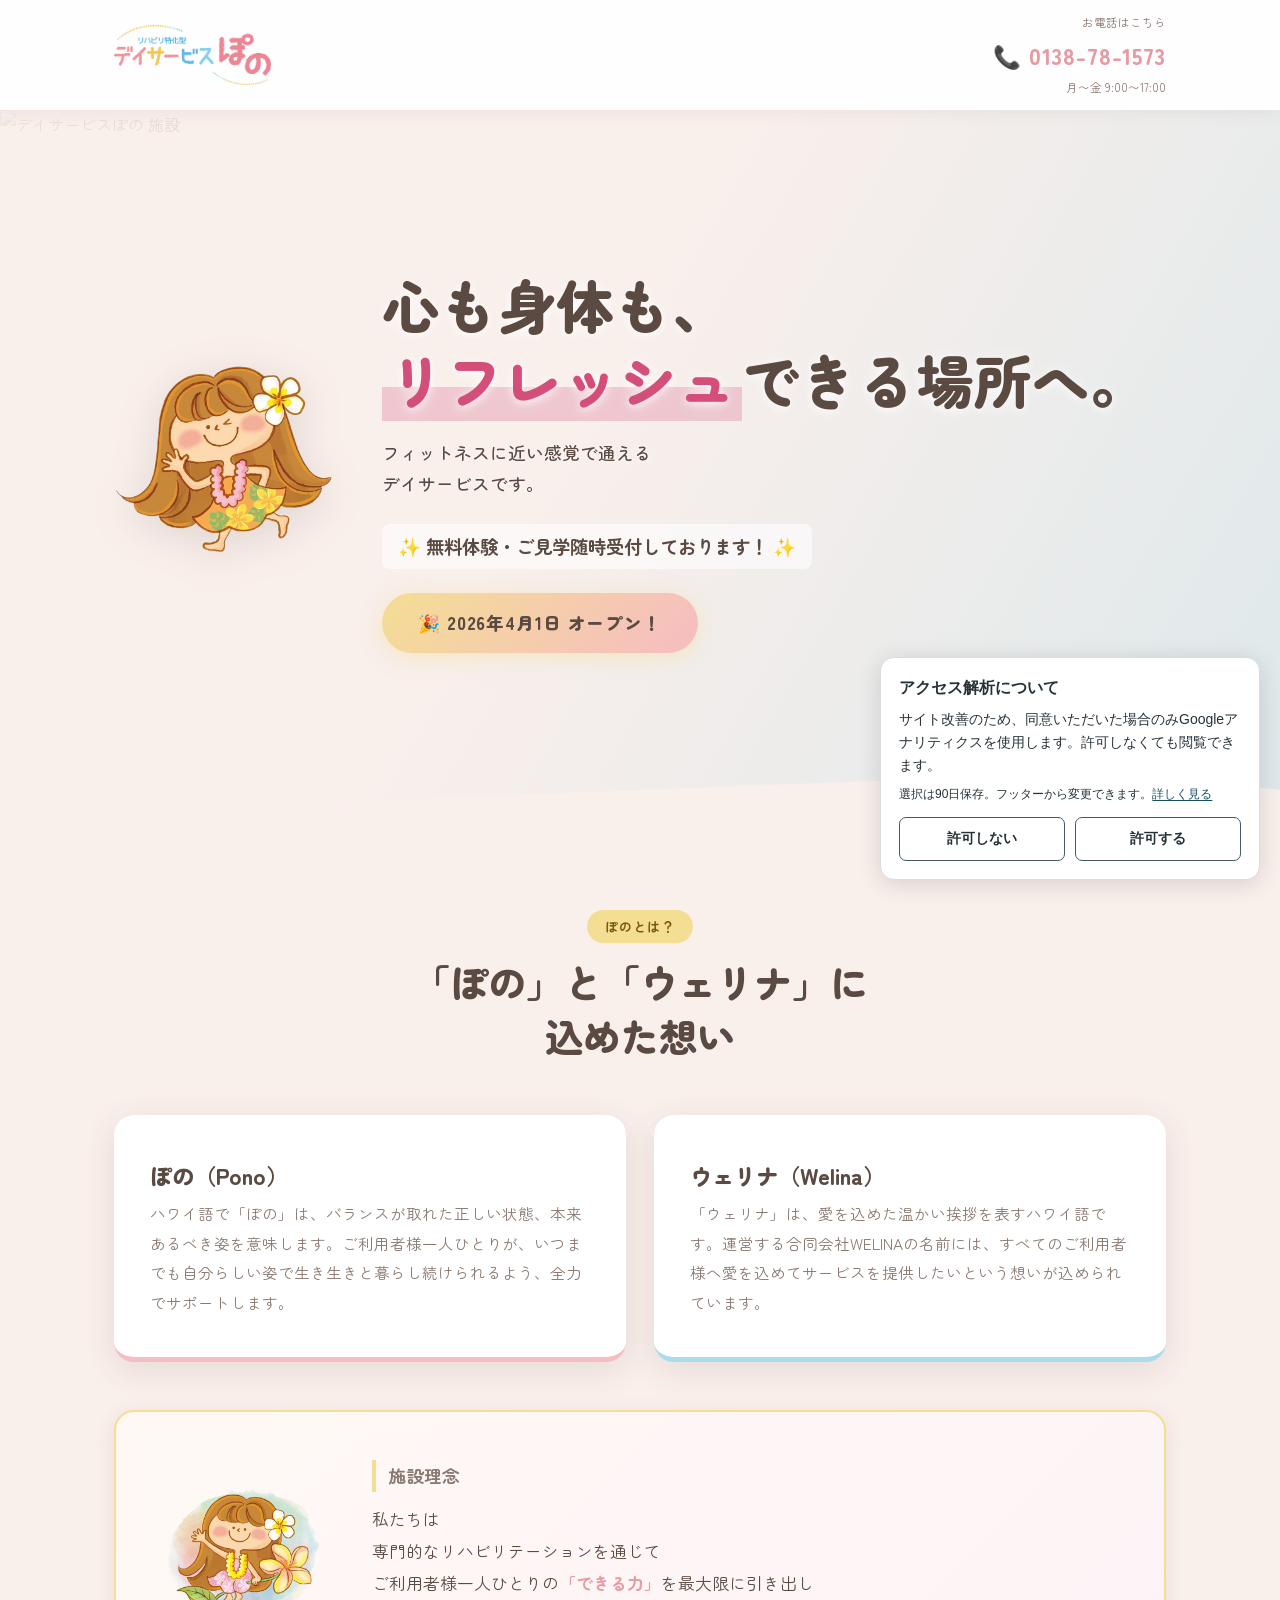
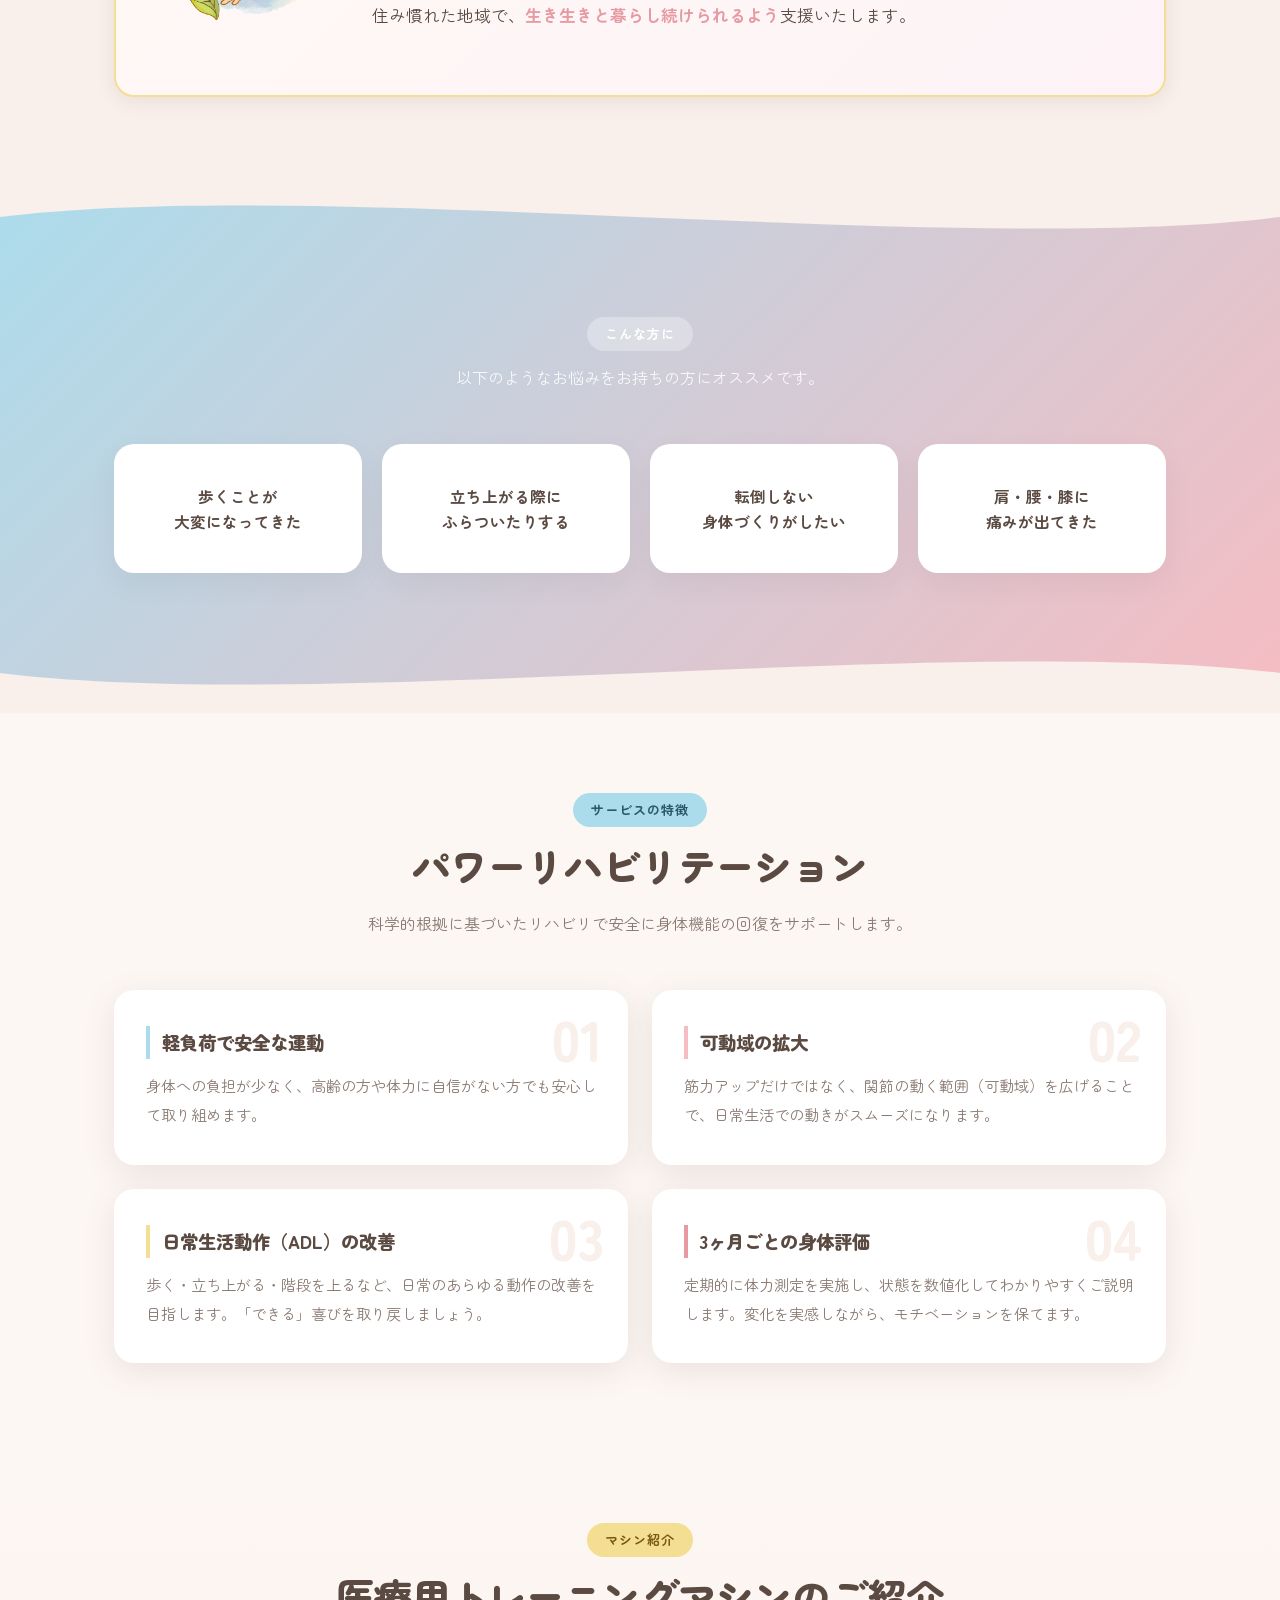
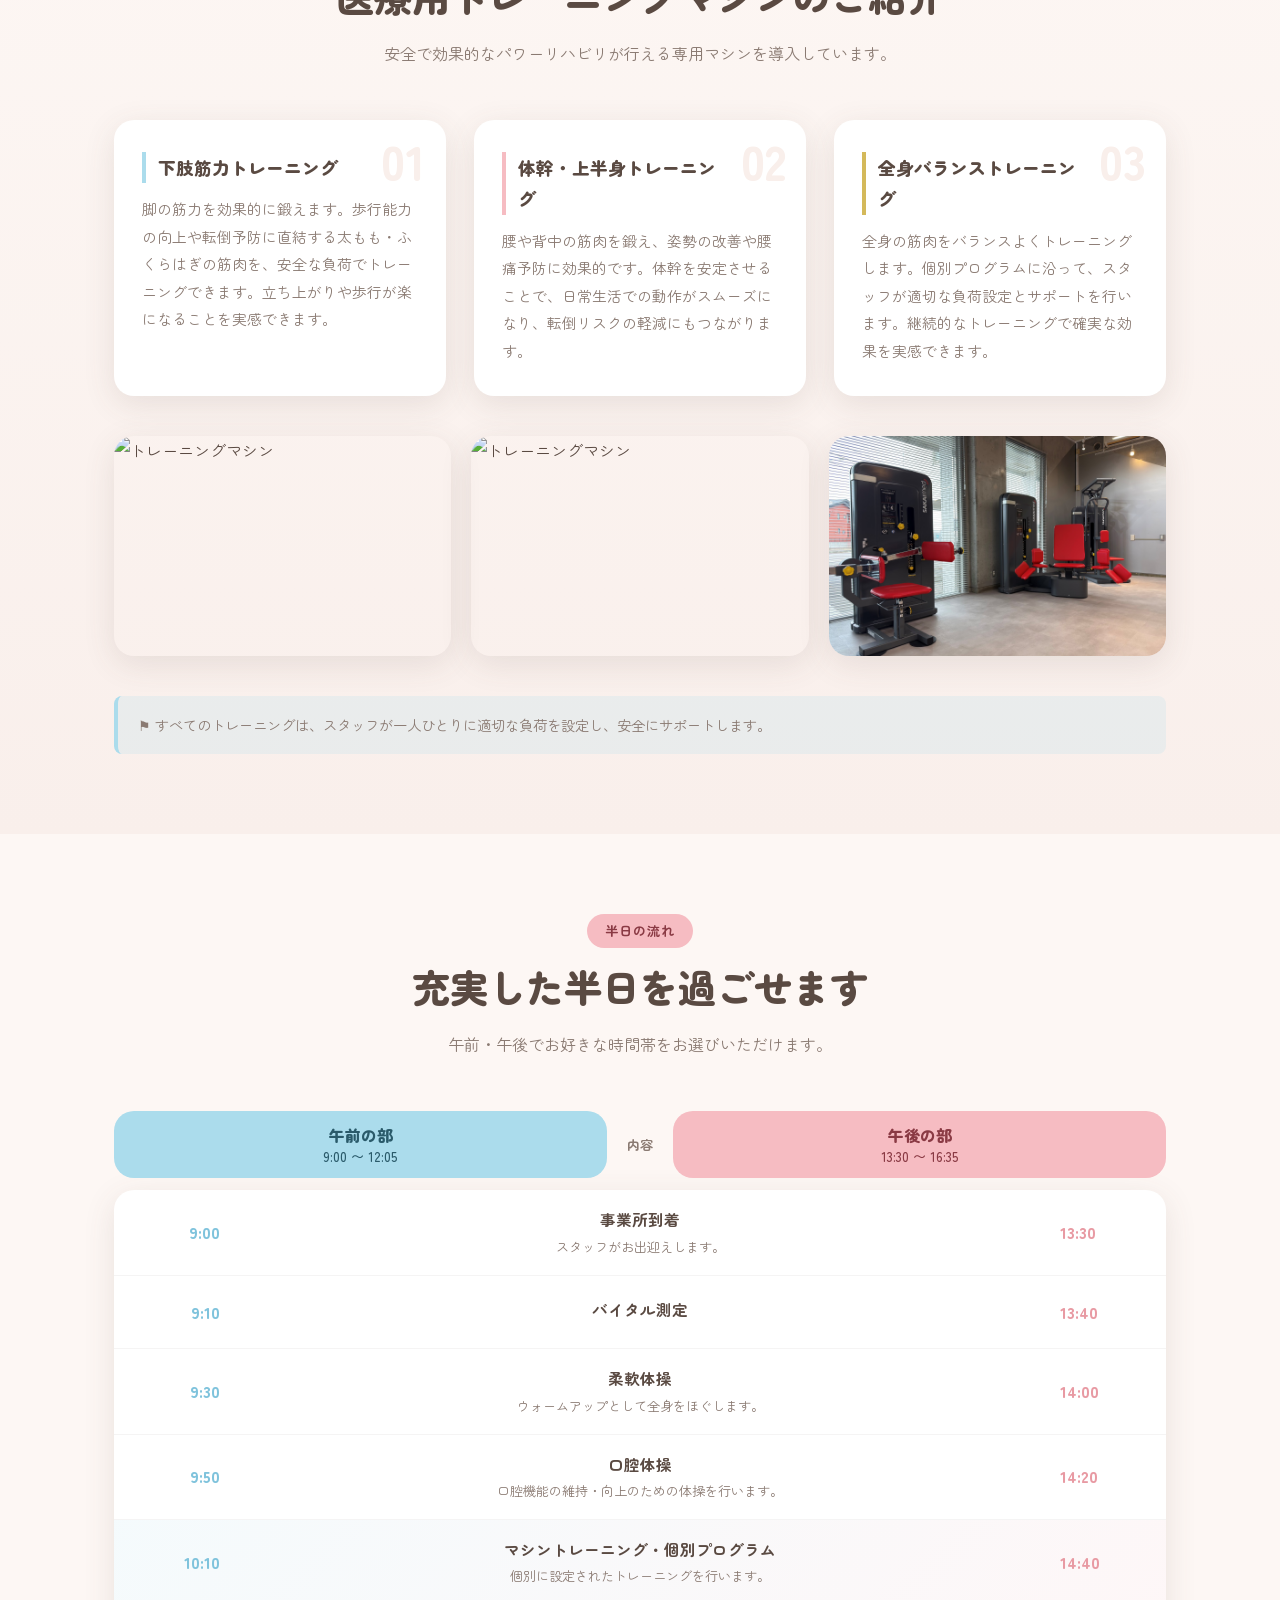
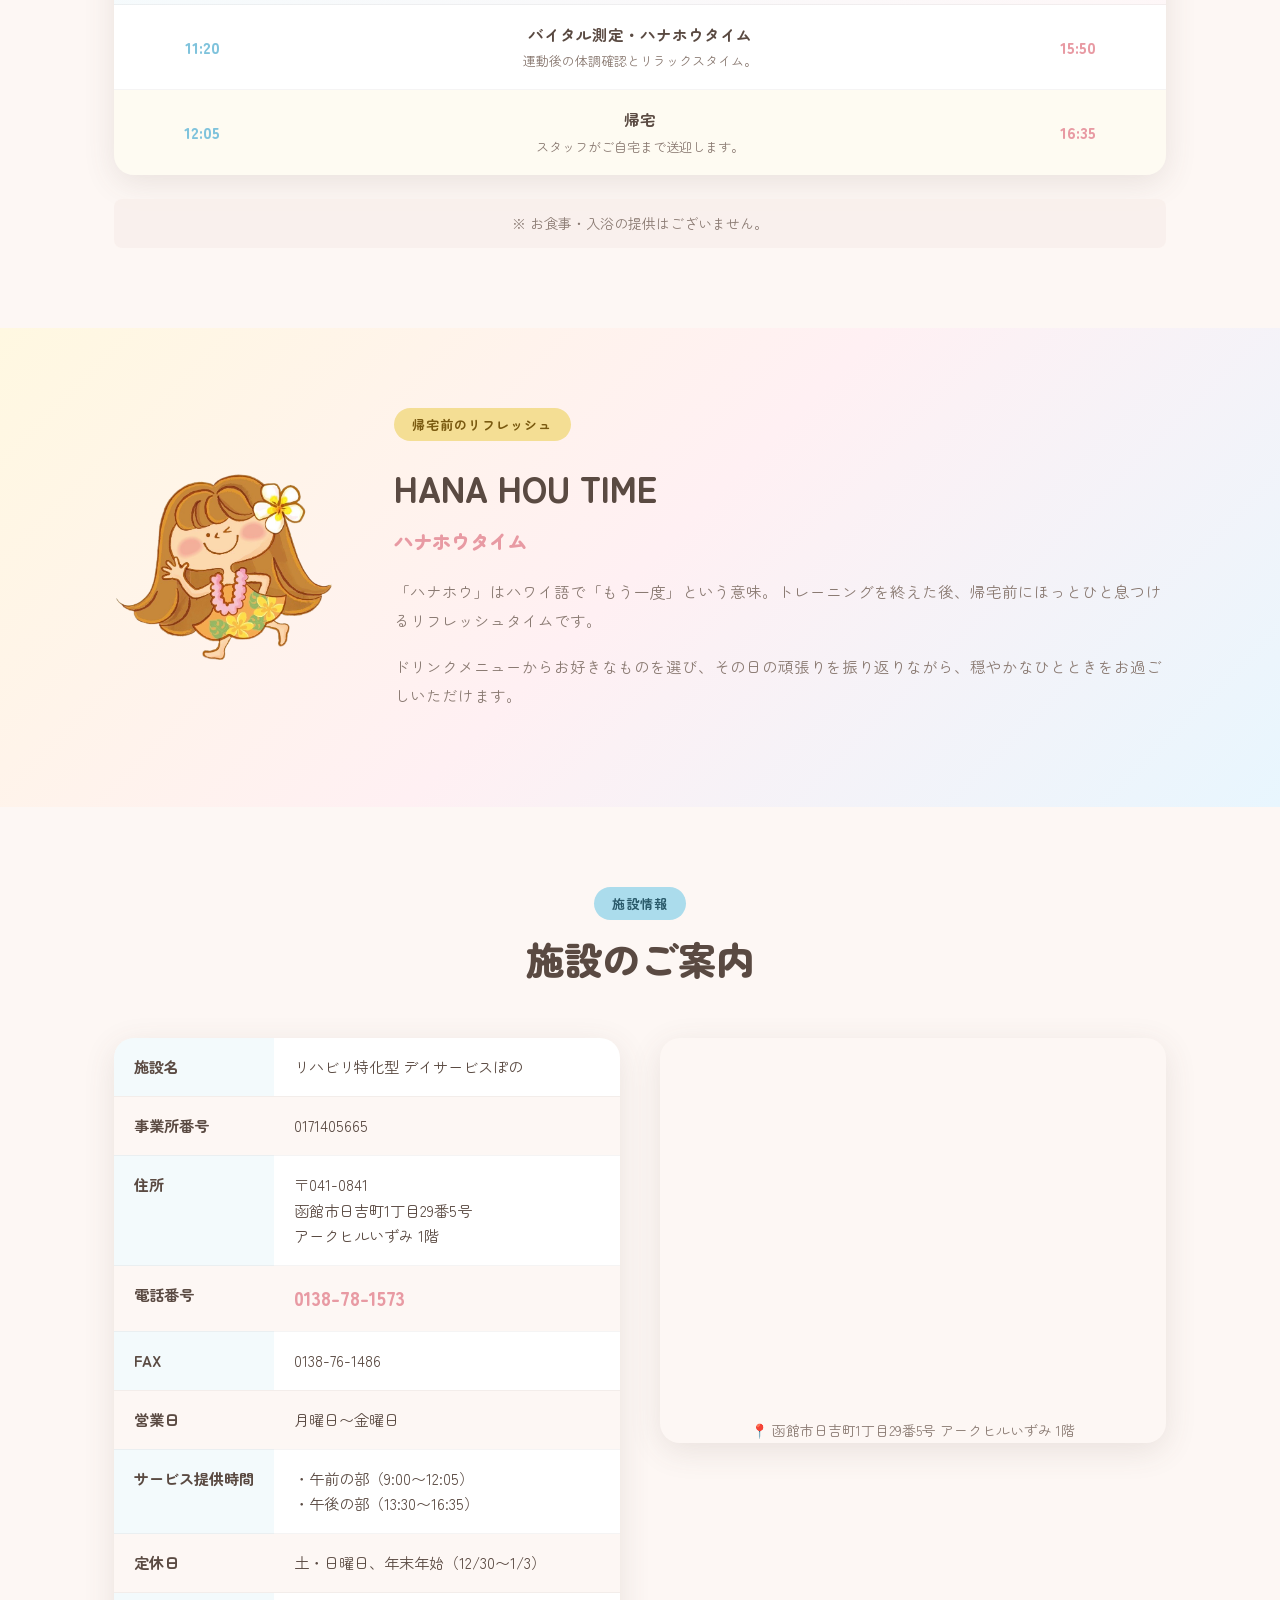
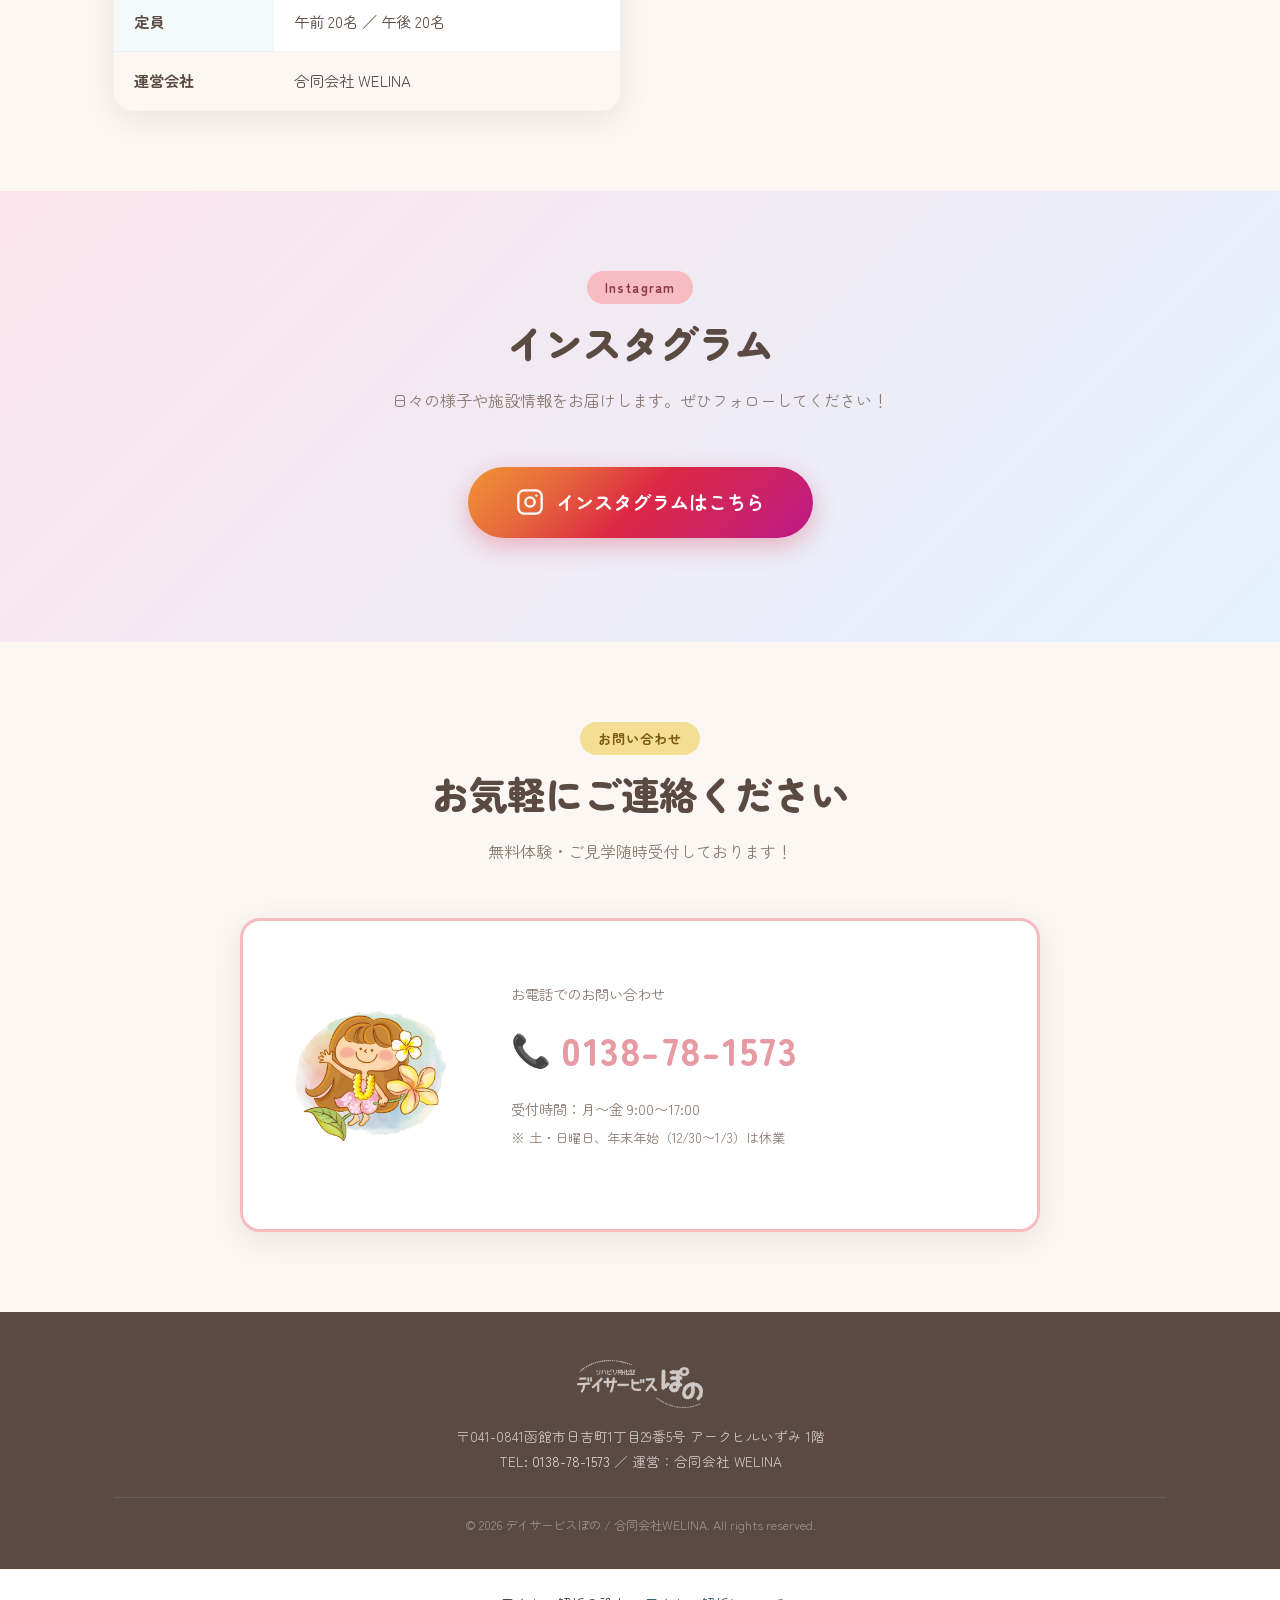
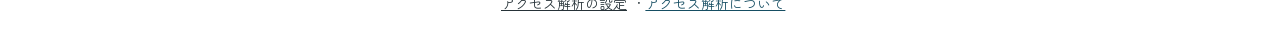
==== commit e02ab82d: "Compact consent banner while preserving analytics behavior" ====
--- a/index.html
+++ b/index.html
@@ -58,8 +58,8 @@
   <link href="https://fonts.googleapis.com/css2?family=Zen+Maru+Gothic:wght@400;500;700;900&display=swap" rel="stylesheet">
   <link rel="stylesheet" href="style.css?v=20260402">
 <meta name="google-site-verification" content="4w8zb8WrkPXt6XagZHtyLiyPEY9GixiTEO8IZG85Hn8" />
-  <link rel="stylesheet" href="/analytics-consent.css">
-  <script defer src="/analytics.js" data-ga="G-4L9XQSM5XR" data-gtm="GTM-MQ63QN7S" data-origin="https://dayservice-pono.com" data-title="デイサービスぽの公式サイト" data-consent="pono_analytics_consent_v1"></script>
+  <link rel="stylesheet" href="/analytics-consent.css?v=20261017-compact-consent">
+  <script defer src="/analytics.js?v=20261017-compact-consent" data-ga="G-4L9XQSM5XR" data-gtm="GTM-MQ63QN7S" data-origin="https://dayservice-pono.com" data-title="デイサービスぽの公式サイト" data-consent="pono_analytics_consent_v1"></script>
 </head>
 <body>
 
--- a/analytics-consent.css
+++ b/analytics-consent.css
@@ -2,11 +2,16 @@
 .analytics-settings button, .analytics-consent button { font: inherit; cursor: pointer; }
 .analytics-settings button { background: none; border: 0; color: inherit; text-decoration: underline; padding: .4rem; }
 .analytics-settings a, .analytics-consent a { color: #164e63; text-decoration: underline; }
-.analytics-consent { position: fixed; inset: auto 0 0; z-index: 10000; max-height: 70dvh; overflow-y: auto; padding: 1.25rem max(1.25rem, calc((100vw - 60rem) / 2)); background: #fff; color: #263238; box-shadow: 0 -2px 16px #0003; font-family: sans-serif; font-size: .9rem; line-height: 1.7; }
+.analytics-consent { position: fixed; inset: auto 20px max(20px, env(safe-area-inset-bottom)) auto; z-index: 10000; box-sizing: border-box; width: 380px; max-width: calc(100vw - 40px); max-height: calc(100dvh - 40px - env(safe-area-inset-bottom)); overflow-y: auto; padding: 18px; border: 1px solid #d9dddf; border-radius: 14px; background: #fff; color: #263238; box-shadow: 0 4px 24px #0002; font-family: sans-serif; font-size: 14px; line-height: 1.65; letter-spacing: normal; text-align: left; }
 .analytics-consent[hidden] { display: none; }
-.analytics-consent h2 { font-size: 1rem; margin: 0 0 .5rem; color: #263238; }
-.analytics-consent p { margin: .5rem 0; }
-.analytics-consent div { display: flex; flex-wrap: wrap; gap: .75rem; margin-top: .75rem; }
-.analytics-consent button { border: 1px solid #455a64; padding: .55rem 1.25rem; border-radius: .4rem; background: #fff; color: #263238; }
-.analytics-consent button[data-choice=allow] { background: #263238; color: #fff; }
-.analytics-settings button:focus-visible, .analytics-consent button:focus-visible { outline: 3px solid #0891b2; outline-offset: 3px; }
+.analytics-consent h2 { margin: 0 0 8px; font: inherit; font-size: 16px; font-weight: 700; line-height: 1.5; color: #263238; }
+.analytics-consent p { margin: 8px 0; font-size: 14px; line-height: 1.65; }
+.analytics-consent p.analytics-consent__note { font-size: 12px; }
+.analytics-consent a { display: inline-block; color: #164e63; text-decoration: underline; text-underline-offset: 2px; }
+.analytics-consent div { display: grid; grid-template-columns: minmax(0, 1fr) minmax(0, 1fr); gap: 10px; margin-top: 12px; }
+.analytics-consent button { box-sizing: border-box; min-width: 0; min-height: 44px; padding: 8px 10px; border: 1px solid #455a64; border-radius: 7px; background: #fff; color: #263238; font: inherit; font-weight: 600; cursor: pointer; }
+.analytics-consent button:hover { background: #f1f4f5; }
+.analytics-consent button:focus-visible, .analytics-consent a:focus-visible, .analytics-settings button:focus-visible { outline: 3px solid #0891b2; outline-offset: 3px; }
+
+.analytics-consent p + p { font-size: 12px; }
+@media (max-width: 620px) { .analytics-consent { inset: auto 12px calc(12px + env(safe-area-inset-bottom)) 12px; width: auto; max-width: none; max-height: calc(100dvh - 24px - env(safe-area-inset-bottom)); padding: 14px; border-radius: 12px; } }
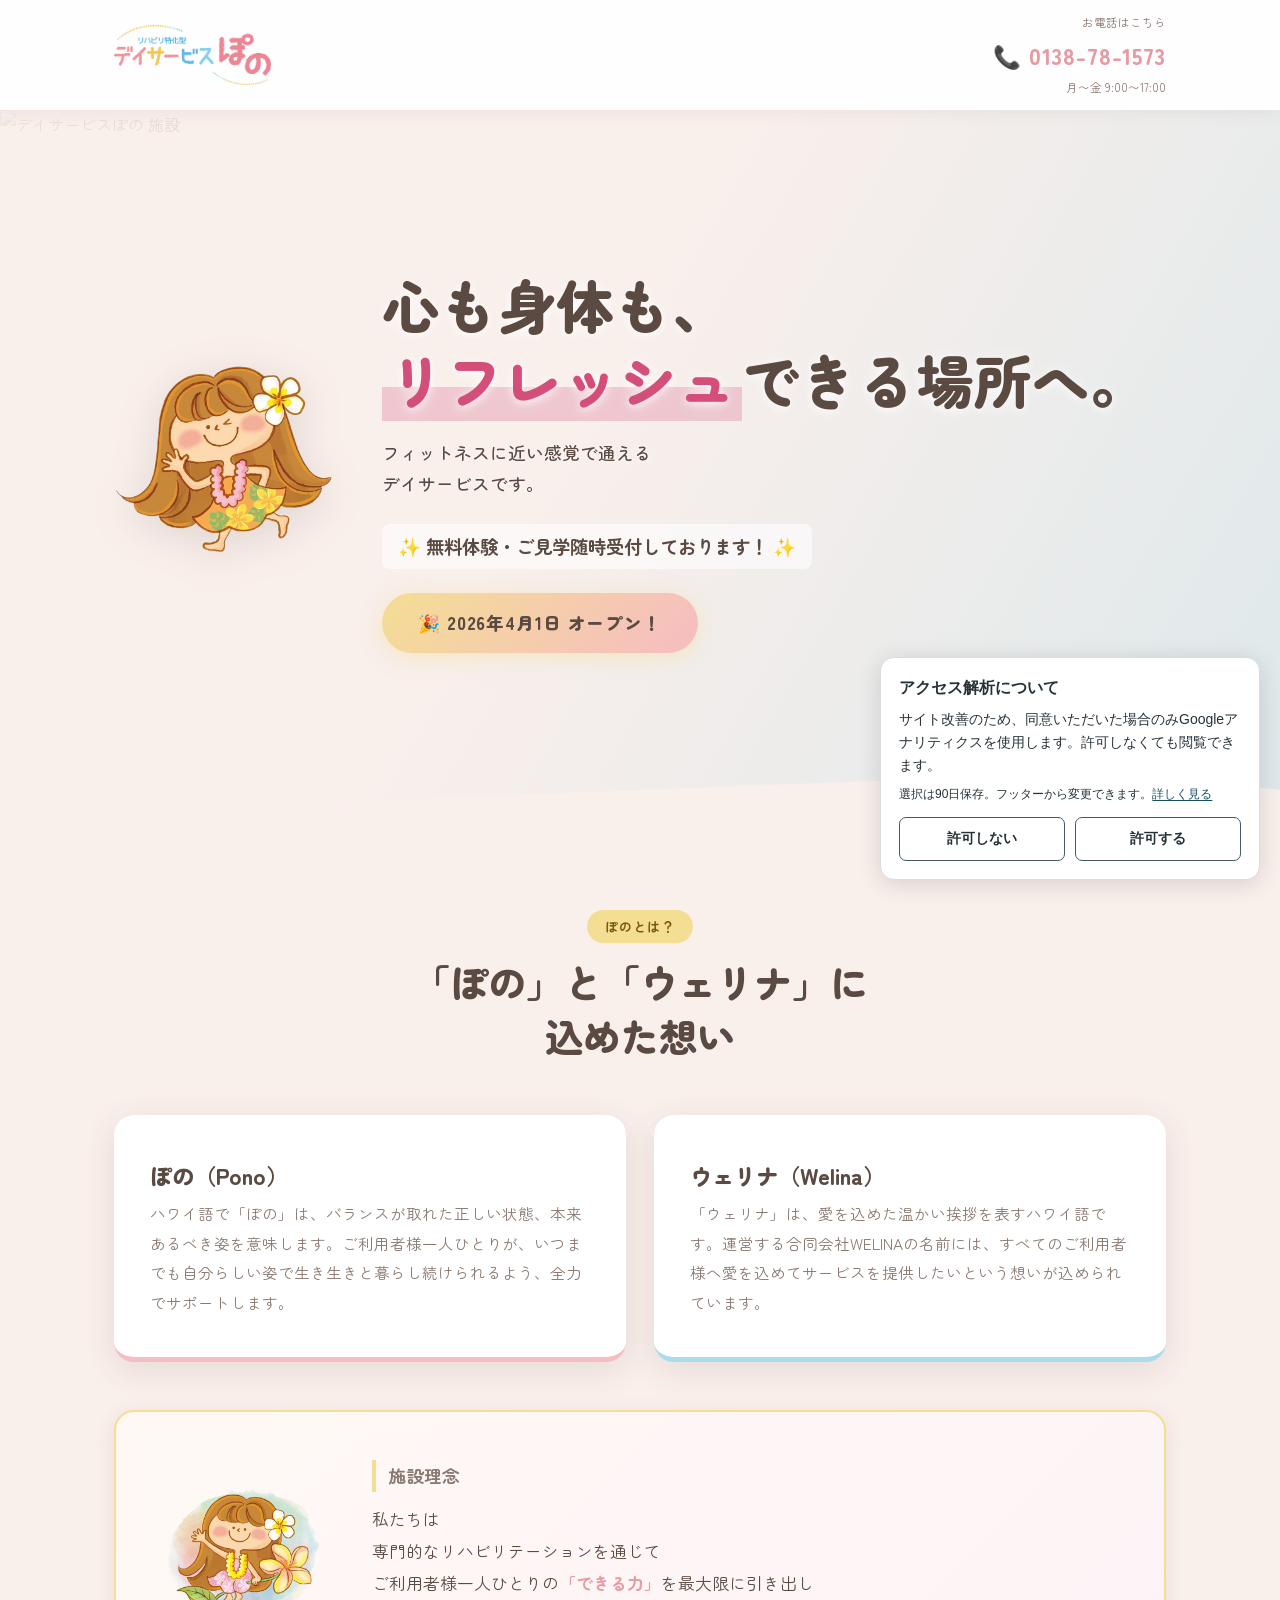
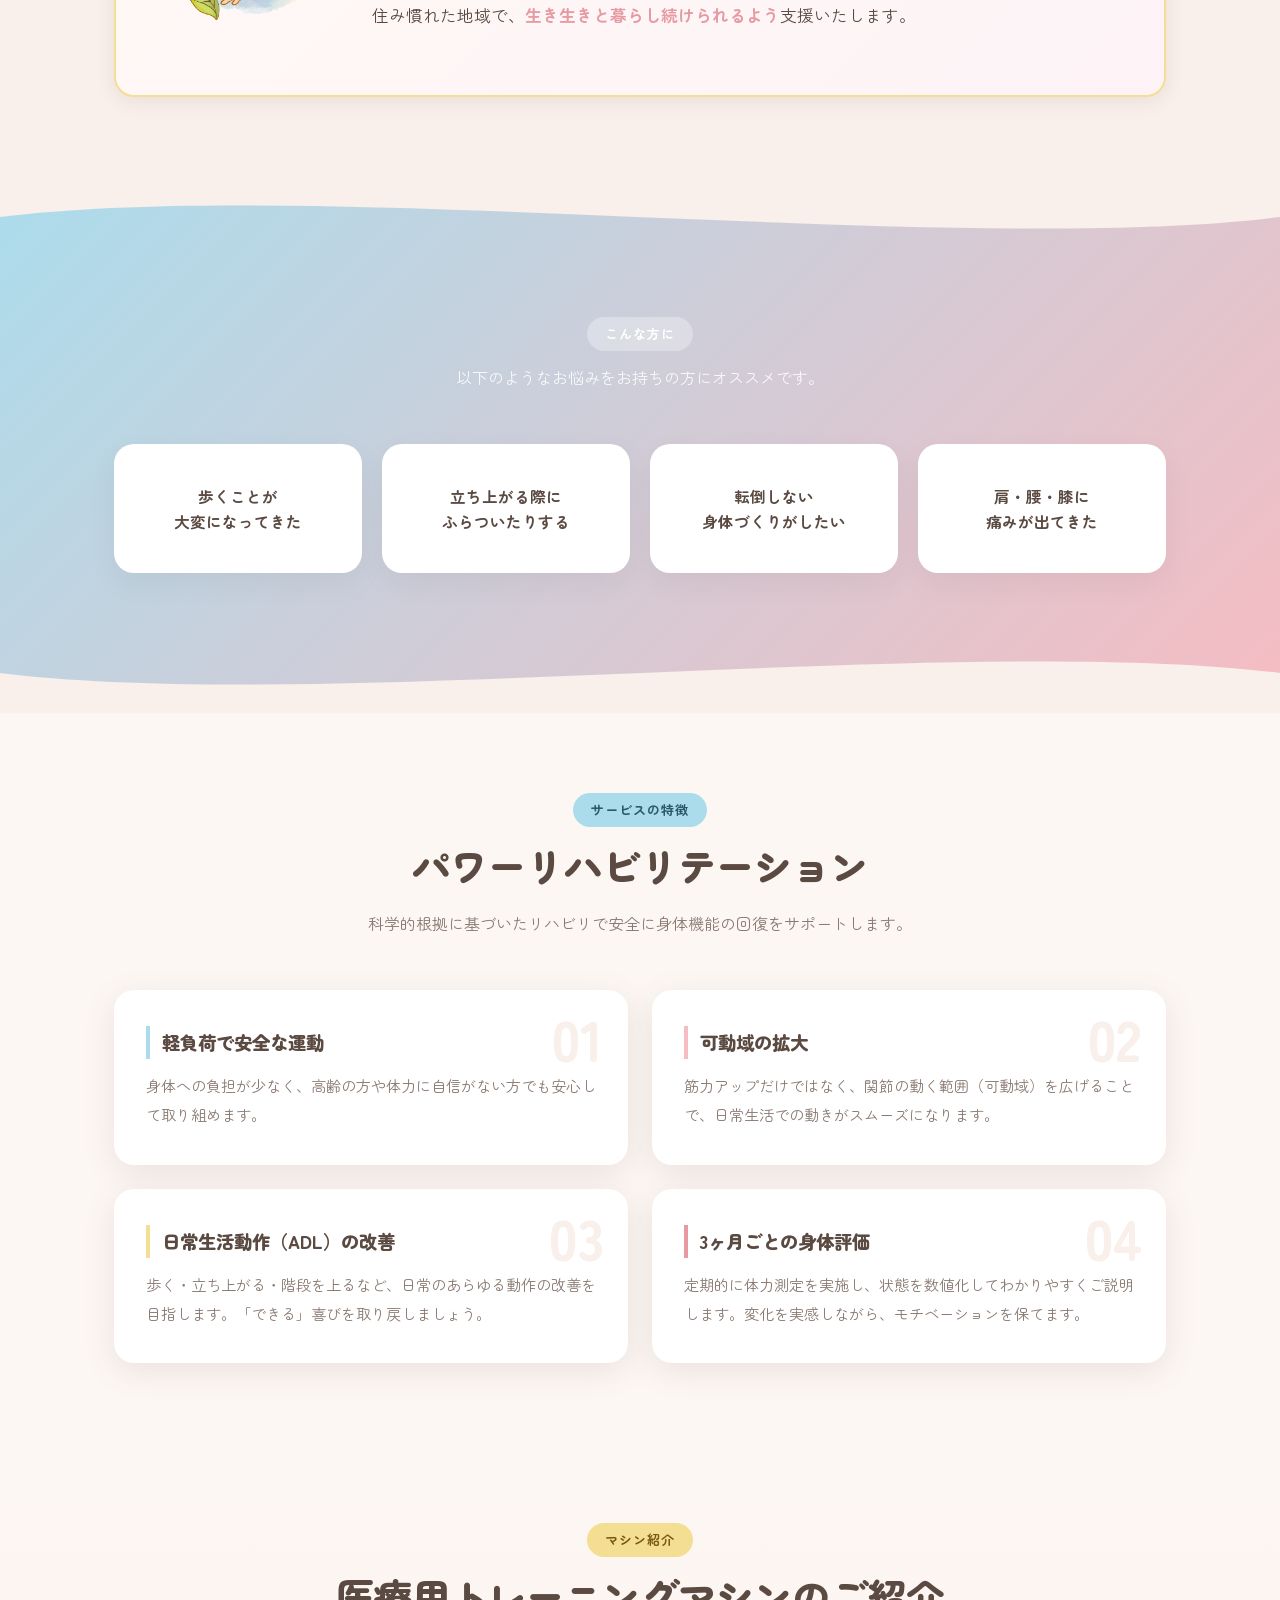
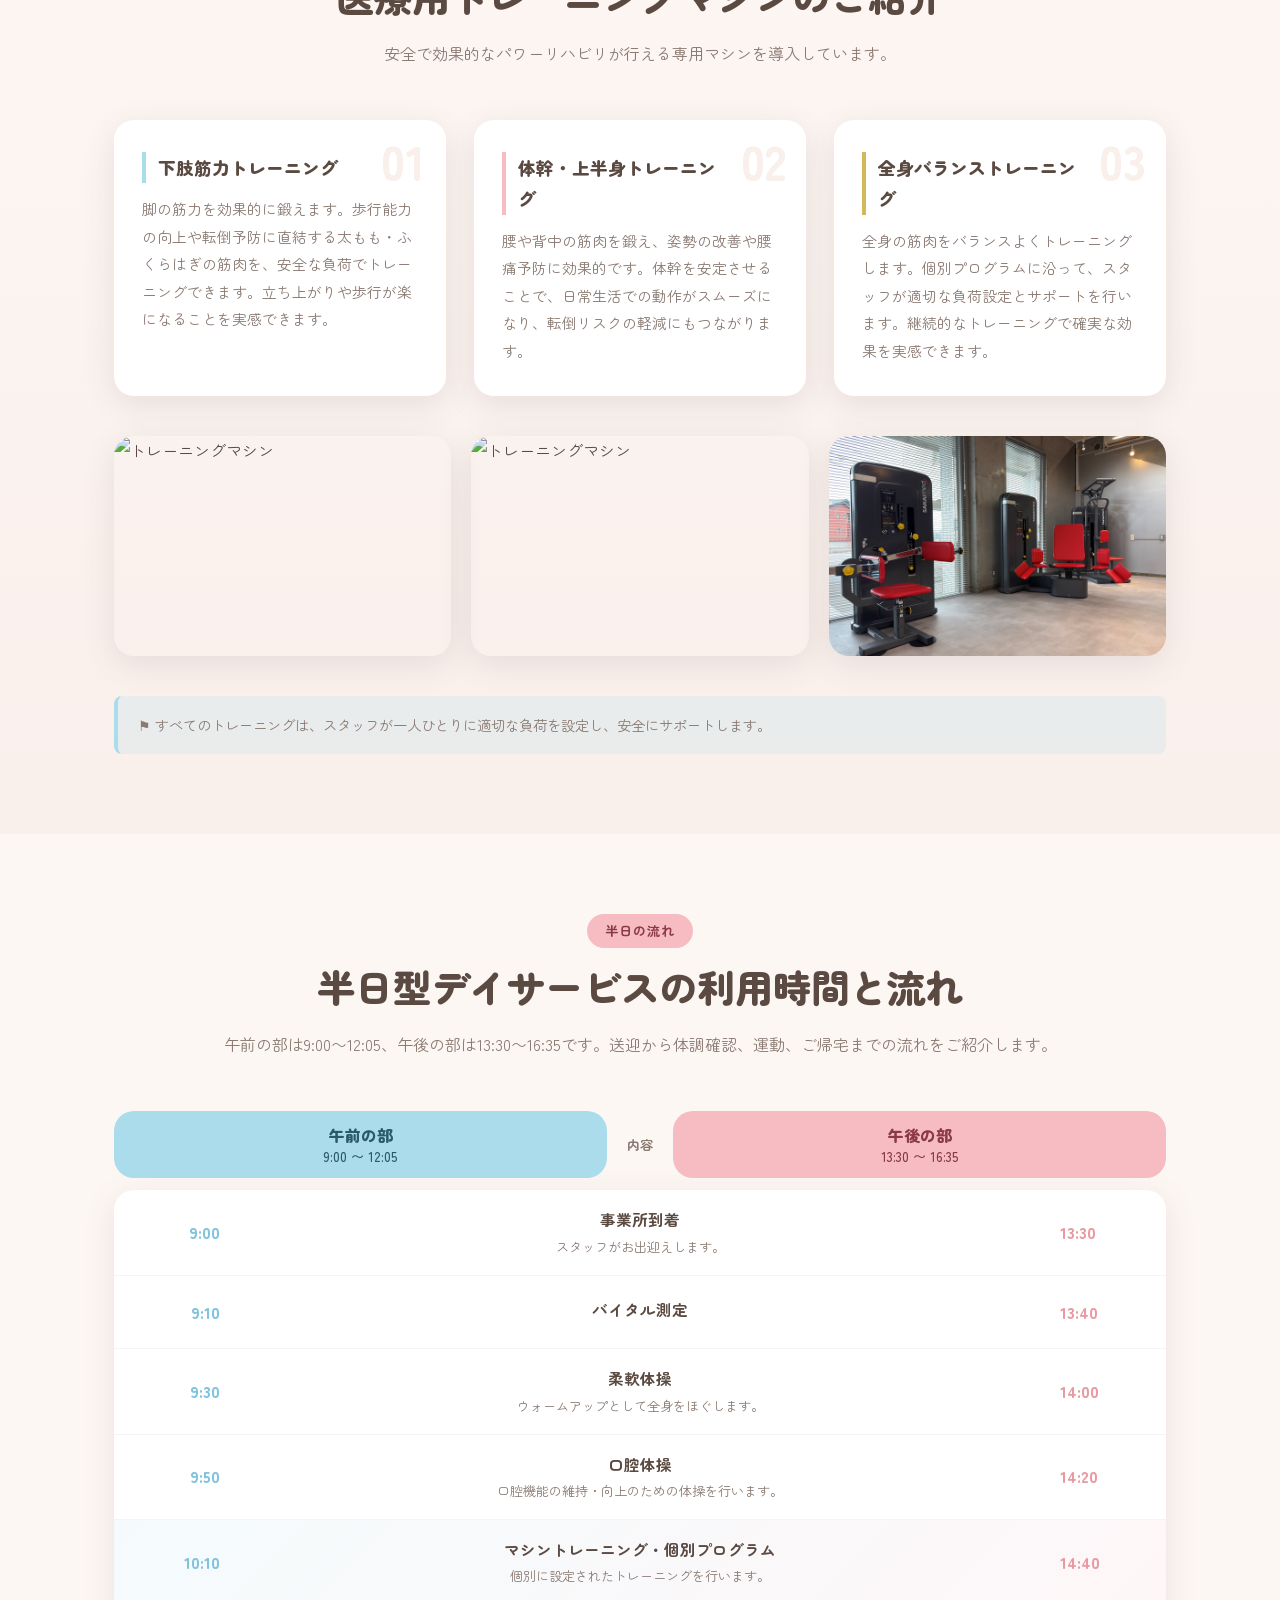
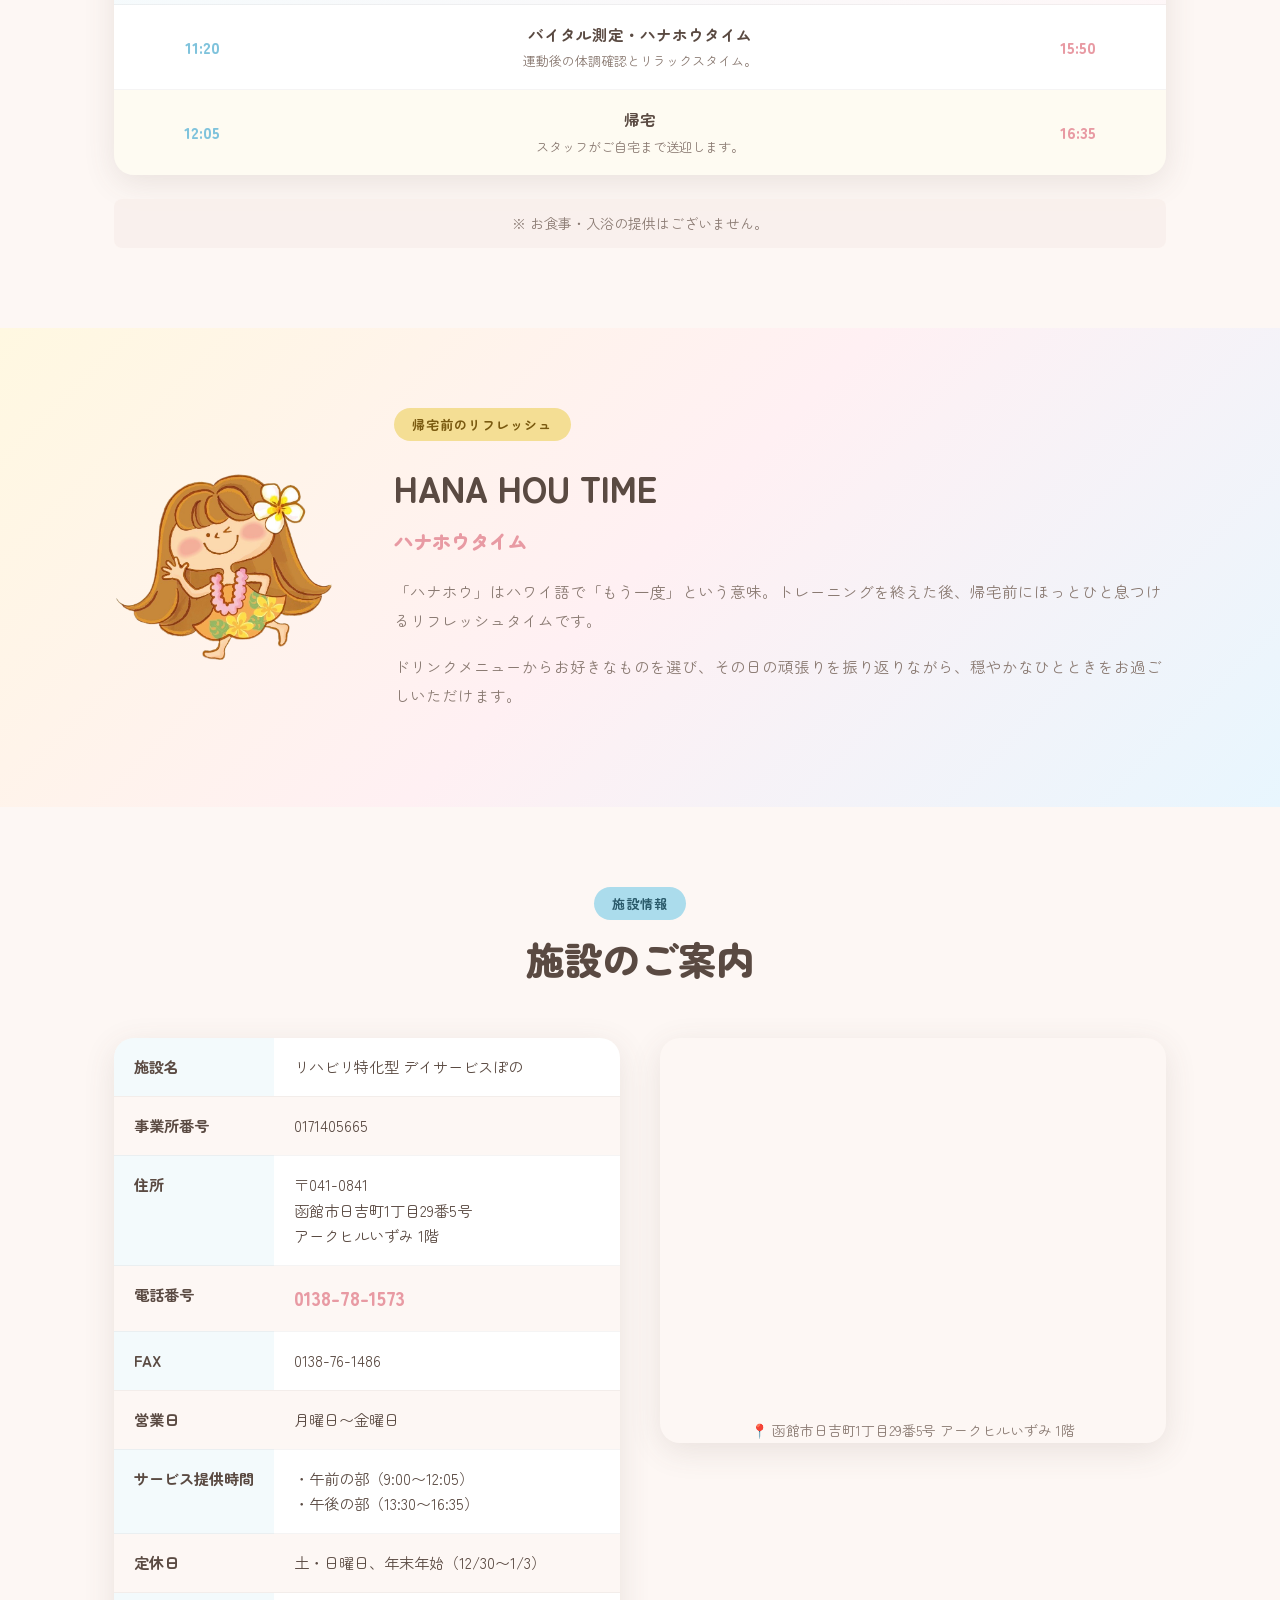
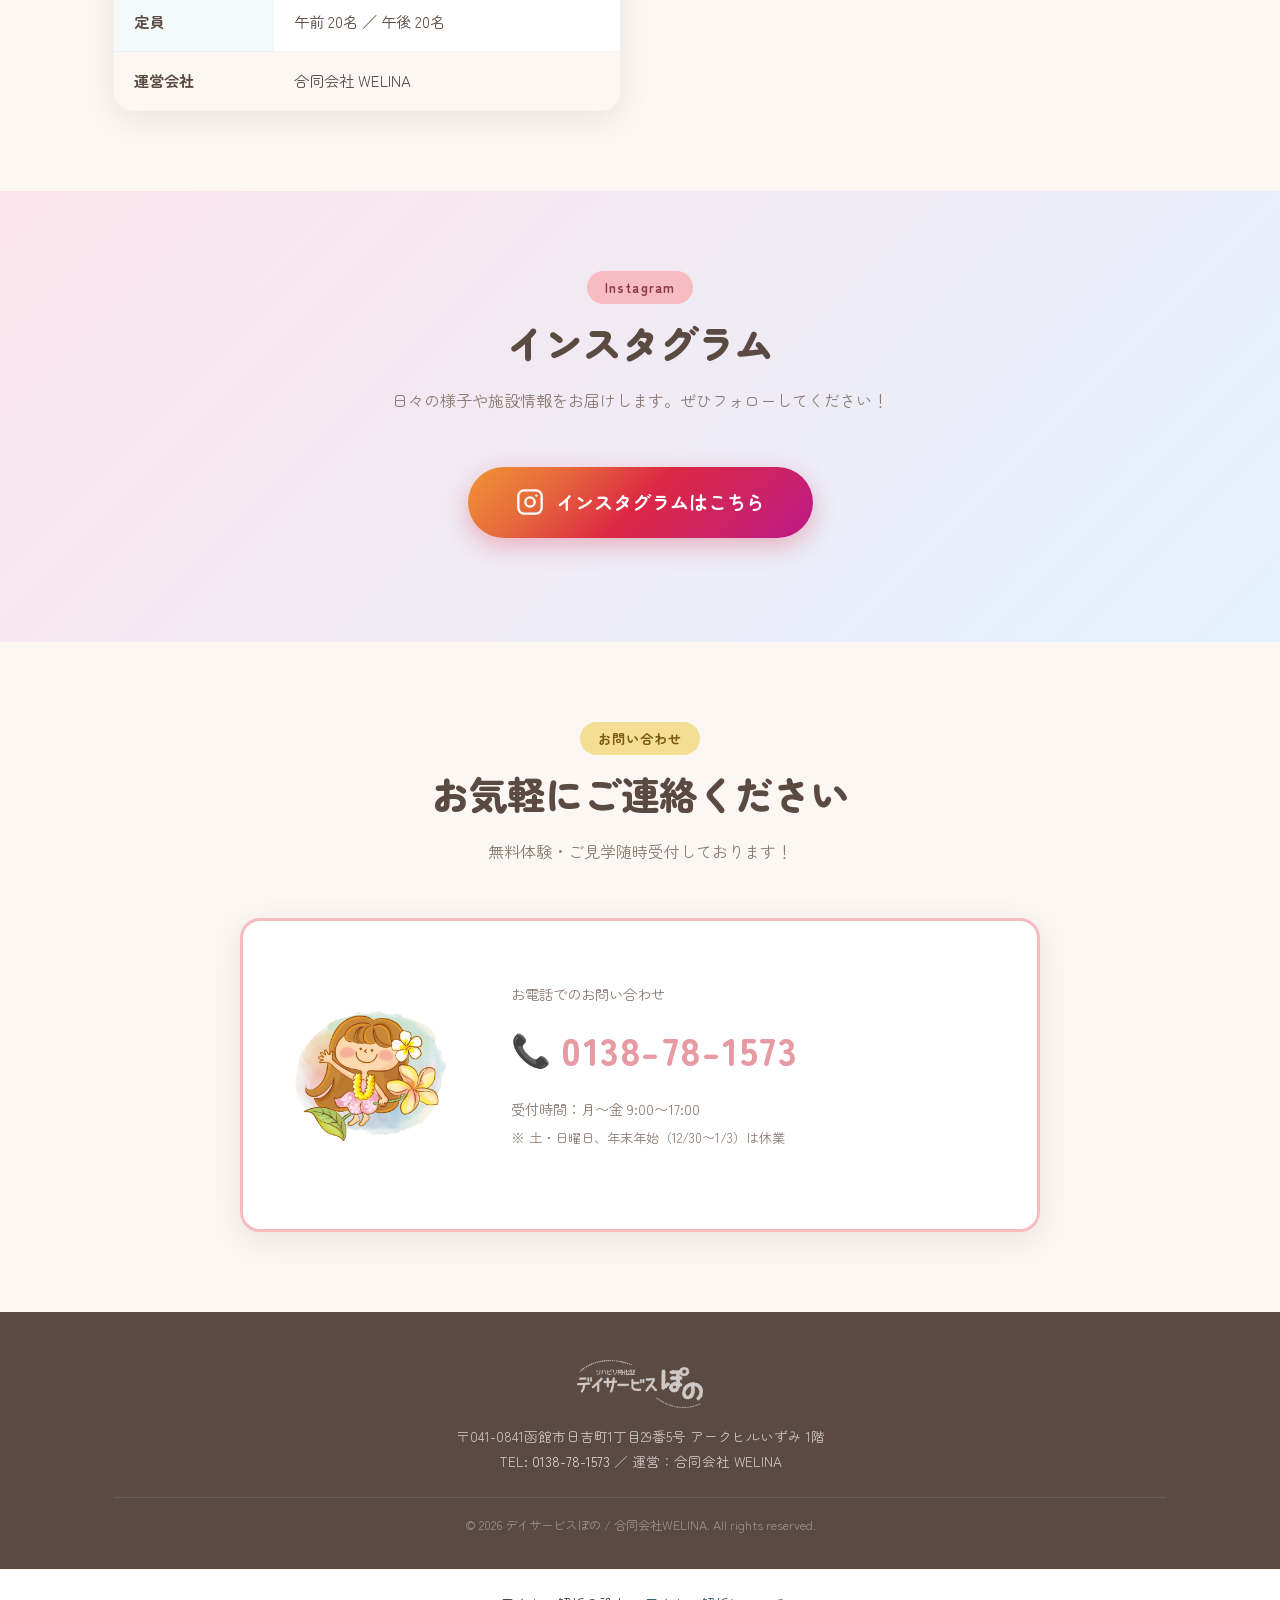
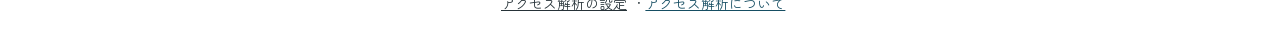
==== commit 96fe068a: "検索向けのページ情報と案内を改善" ====
--- a/index.html
+++ b/index.html
@@ -256,8 +256,8 @@
     <div class="container">
       <div class="section-header">
         <span class="section-tag tag-pink">半日の流れ</span>
-        <h2 class="section-title">充実した半日を過ごせます</h2>
-        <p class="section-lead">午前・午後で<br class="sp-br">お好きな時間帯をお選びいただけます。</p>
+        <h2 class="section-title">半日型デイサービスの利用時間と流れ</h2>
+        <p class="section-lead">午前の部は9:00〜12:05、午後の部は13:30〜16:35です。<br class="sp-br">送迎から体調確認、運動、ご帰宅までの流れをご紹介します。</p>
       </div>
 
       <!-- 共通ヘッダー -->
